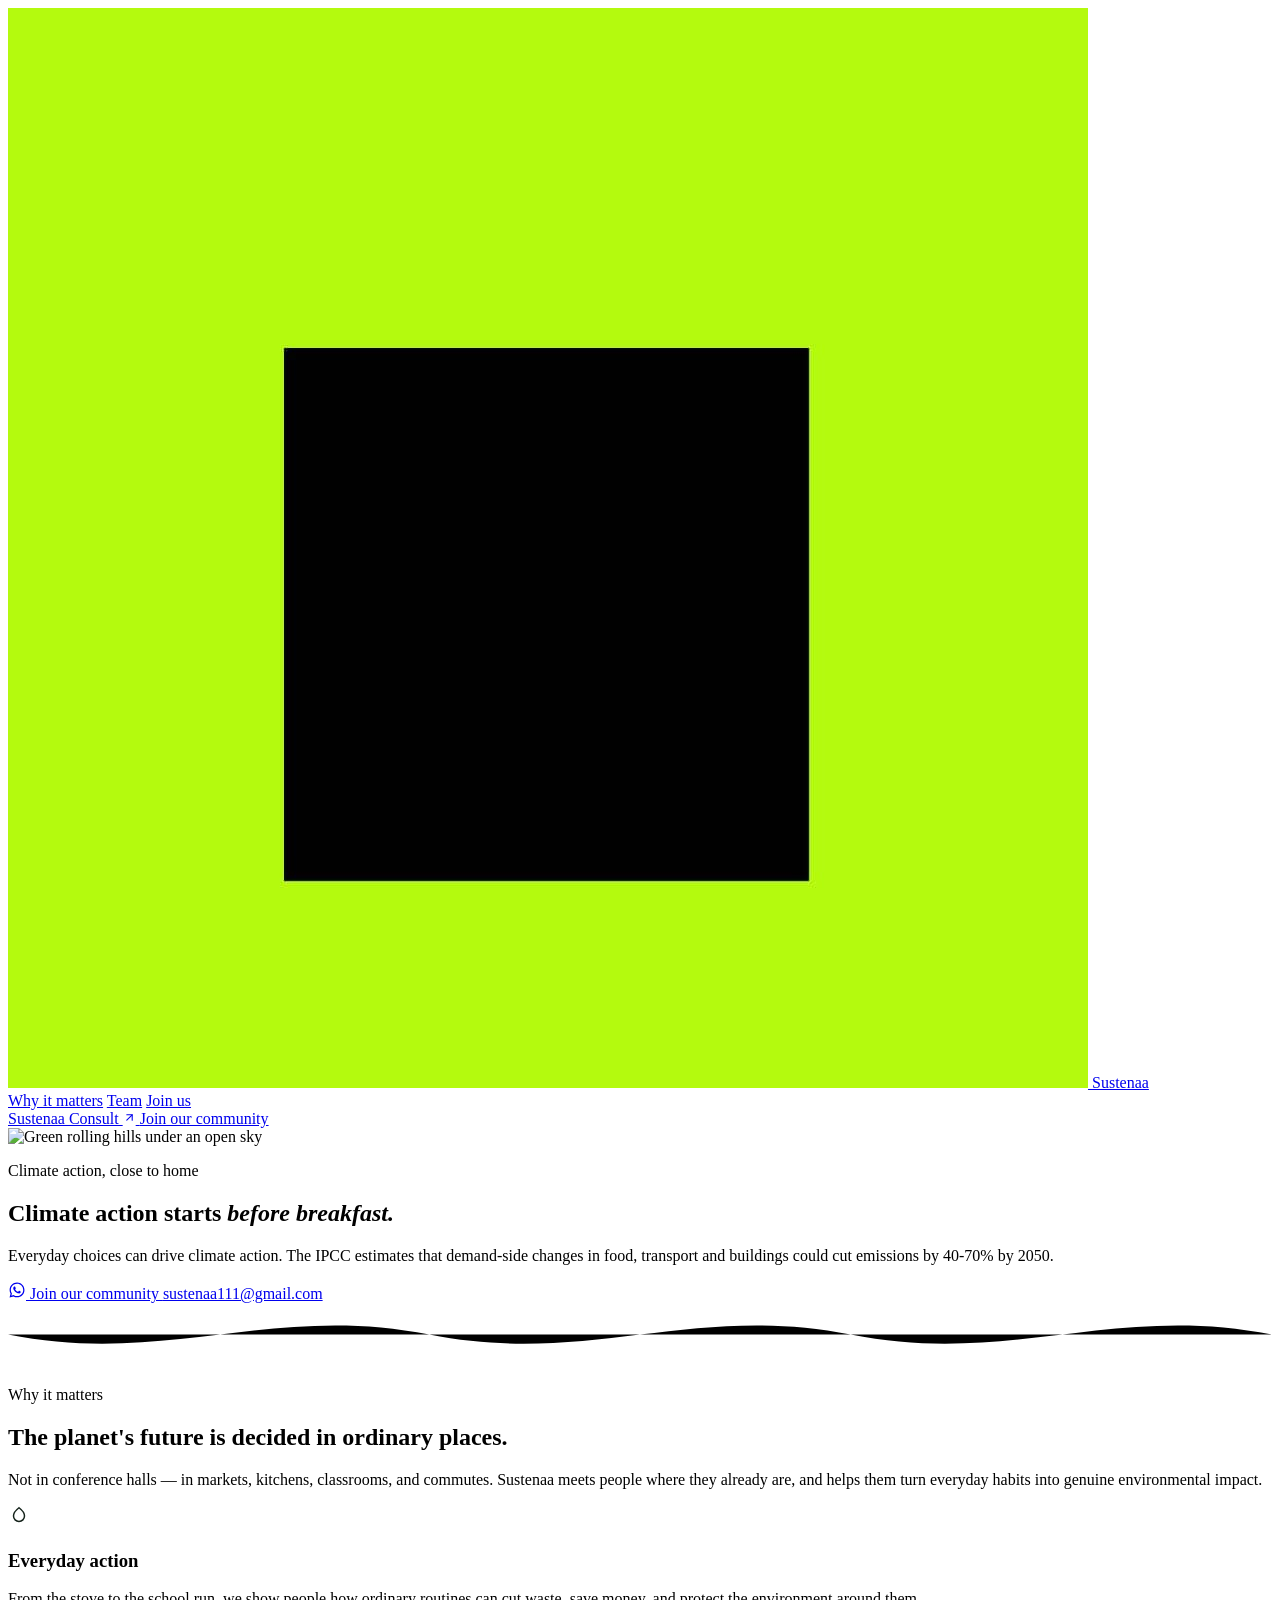
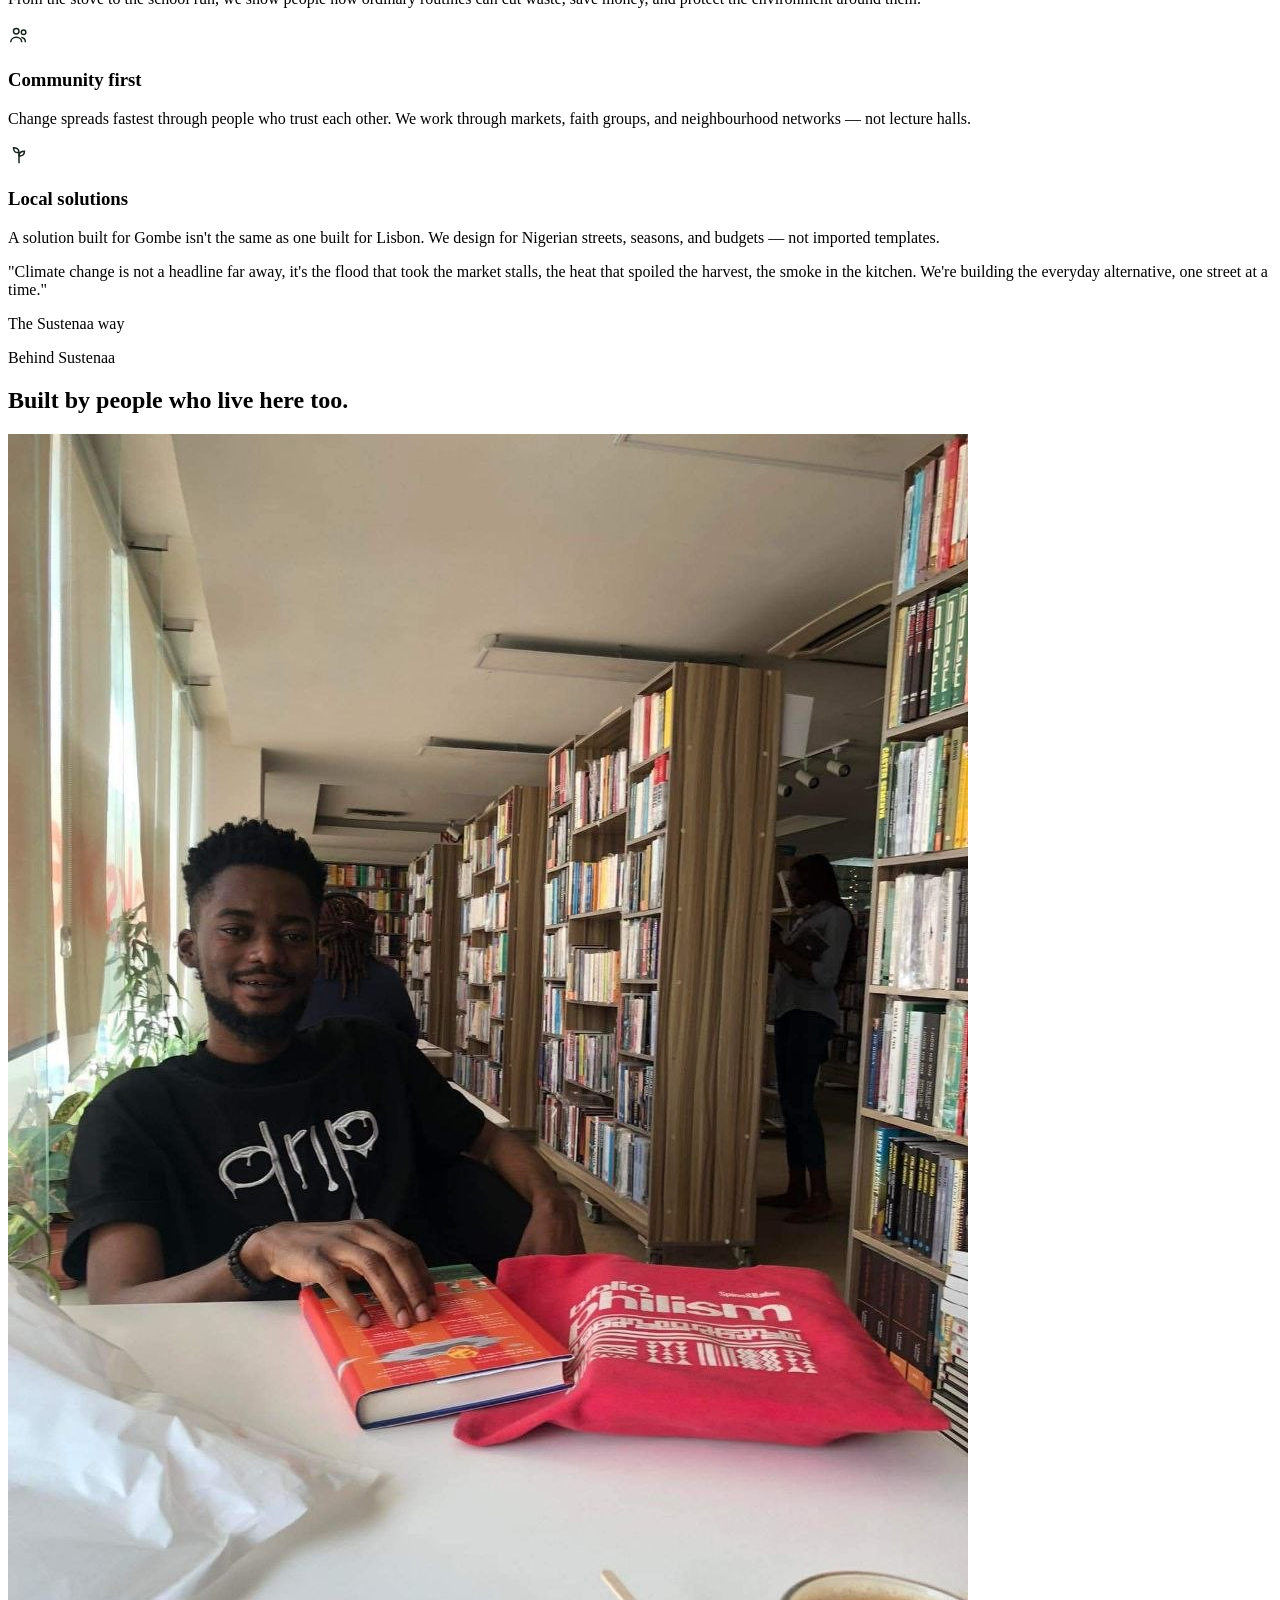
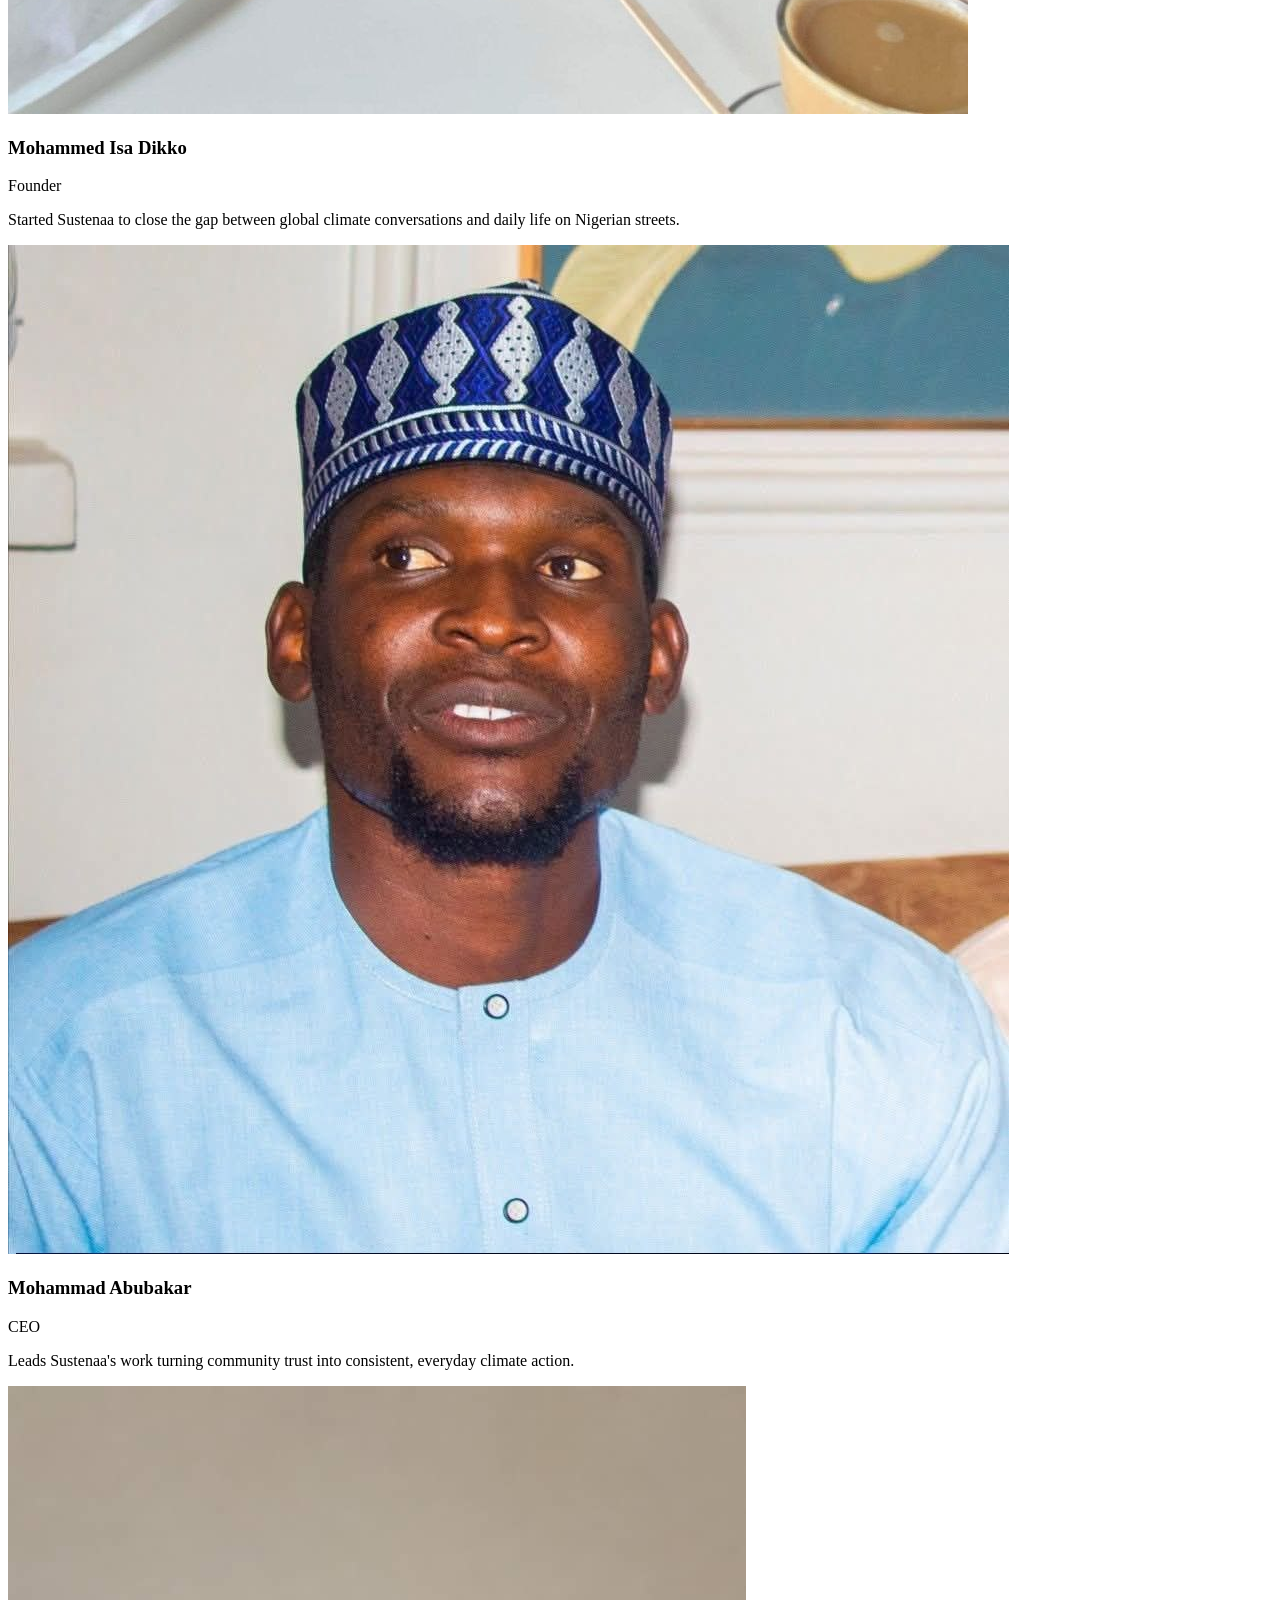
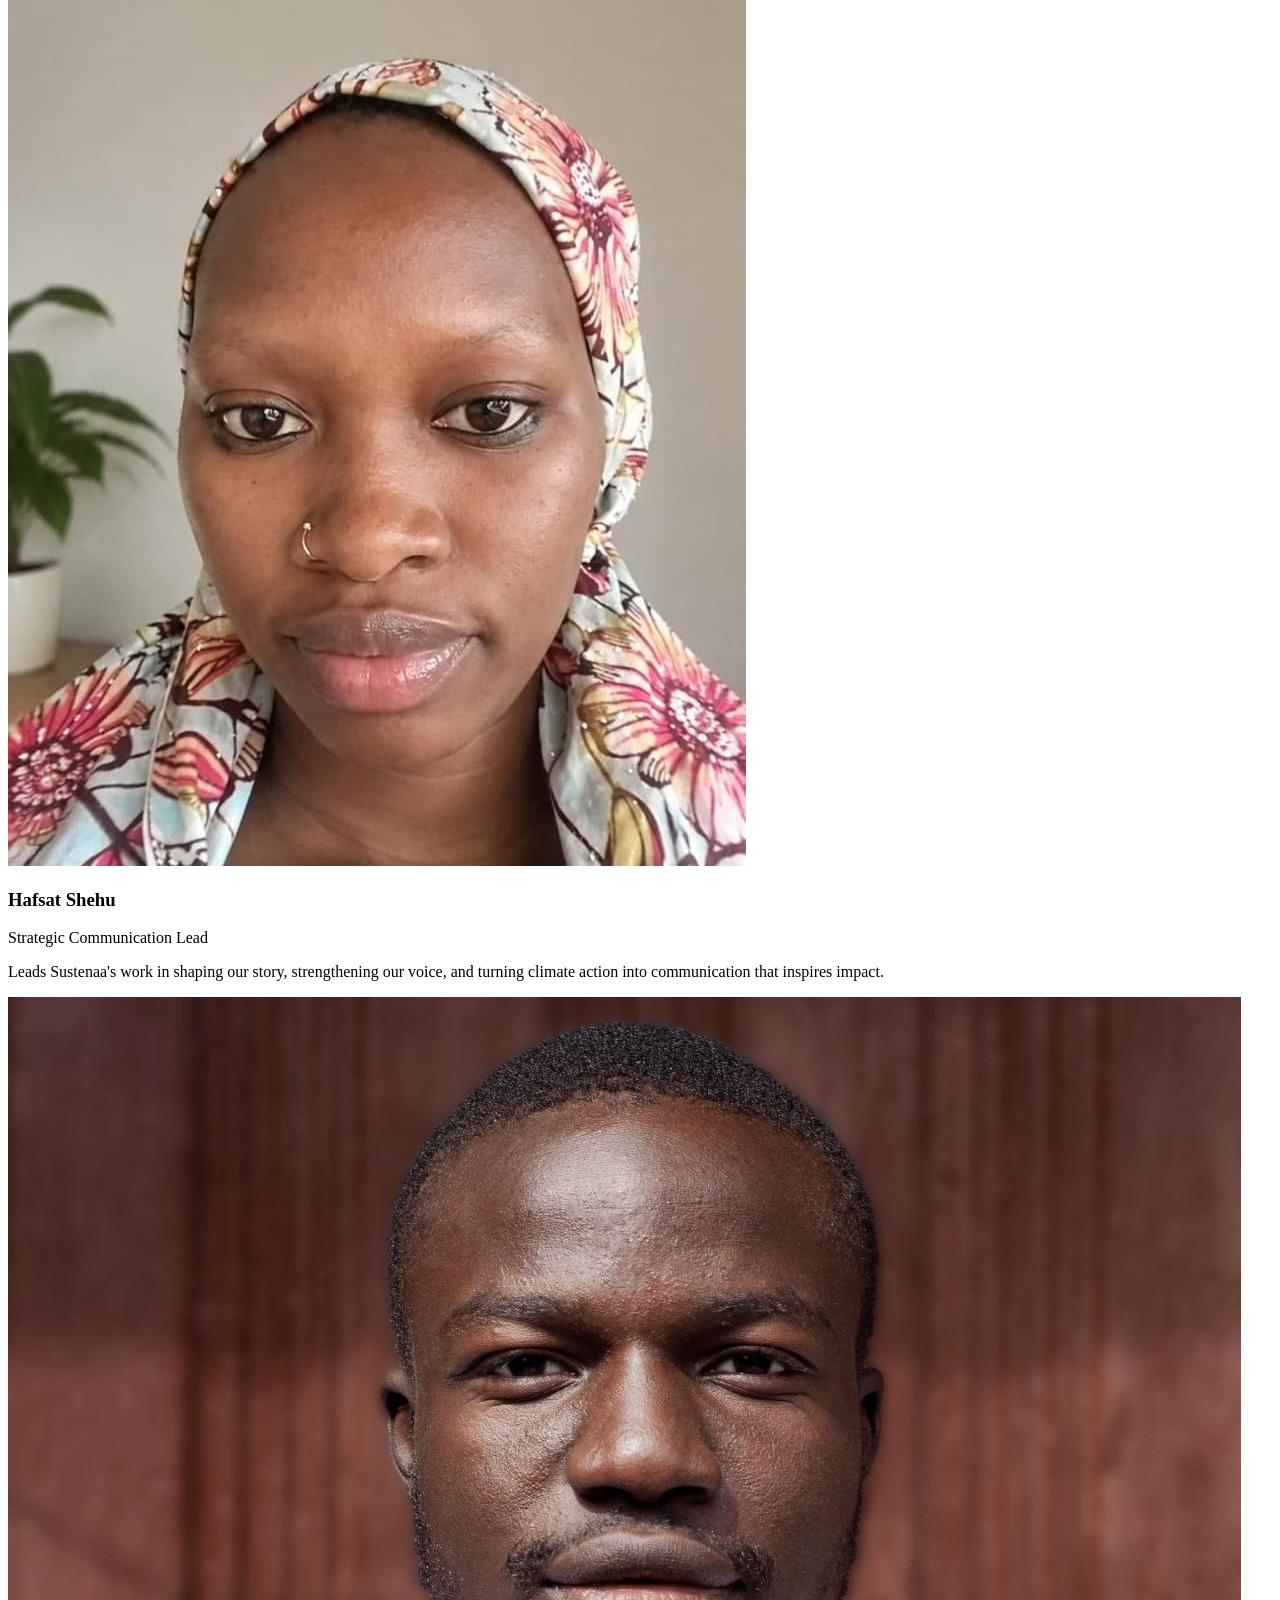
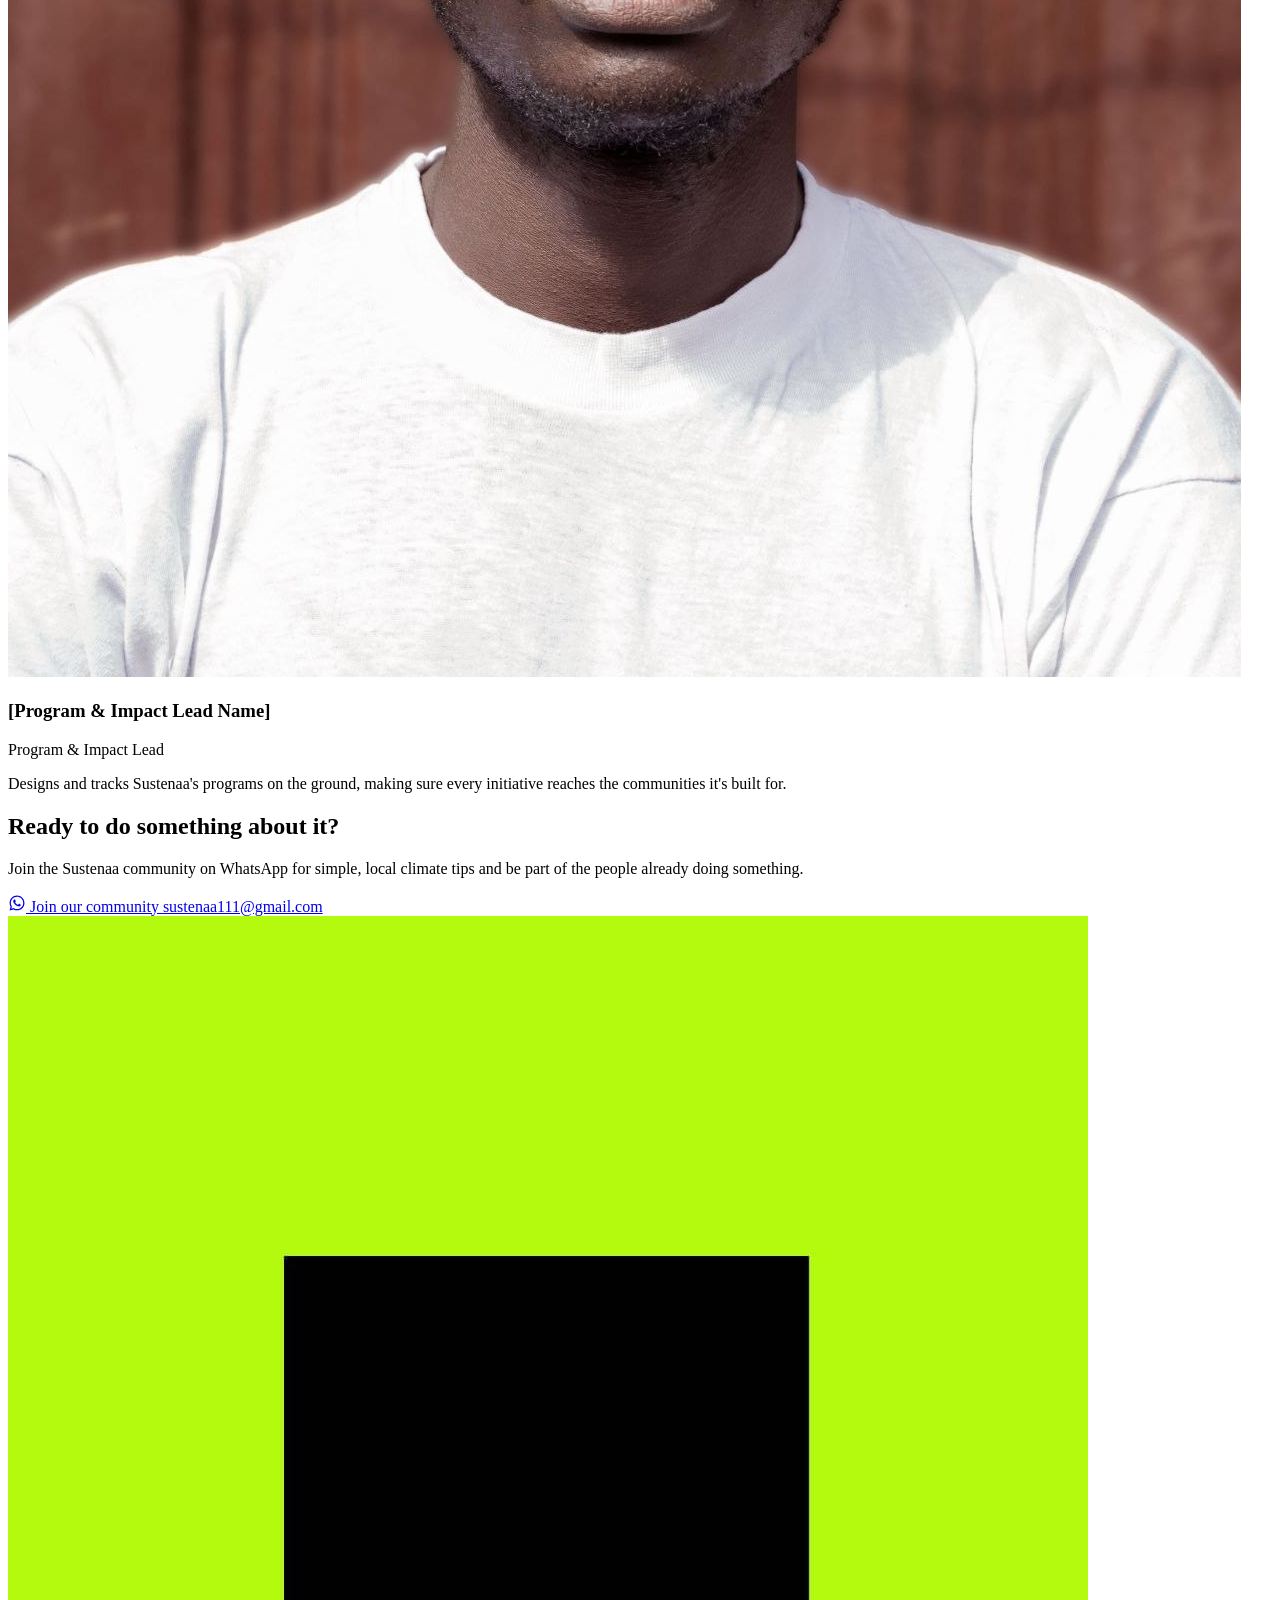
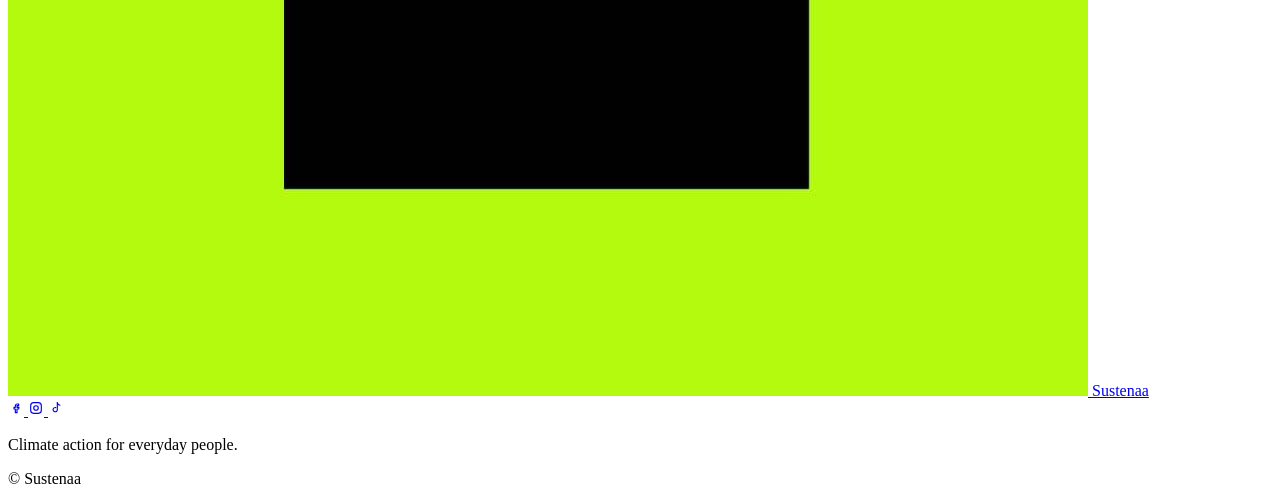
==== index.html @ 06f75a92 "Modify community link and update team member name Updated community link and placeholder name in the" ====
<!DOCTYPE html>
<html lang="en">
<head>
<meta charset="UTF-8" />
<meta name="viewport" content="width=device-width, initial-scale=1.0" />
<title>Sustenaa — Climate action for everyday people</title>
<meta name="description" content="Sustenaa turns everyday Nigerian life — how you cook, commute, and shop — into real climate action. Join the community." />

<!-- Fonts -->
<link rel="preconnect" href="https://fonts.googleapis.com">
<link rel="preconnect" href="https://fonts.gstatic.com" crossorigin>
<link href="https://fonts.googleapis.com/css2?family=Fraunces:ital,opsz,wght@0,9..144,400;0,9..144,500;0,9..144,600;1,9..144,500&family=Inter:wght@400;500;600;700;800&display=swap" rel="stylesheet">

<!-- Tailwind (CDN, zero-build — safe for static Vercel deploy) -->
<script src="https://cdn.tailwindcss.com"></script>
<script>
  tailwind.config = {
    theme: {
      extend: {
        colors: {
          forest: { 900: '#0F1F17', 800: '#16301F', 700: '#1F3D2C' },
          lime: { DEFAULT: '#B4FA0E', 500: '#B4FA0E', 600: '#9CDB08' },
          paper: '#F7F3E6',
          ink: '#15231B',
          soil: '#8B5E34',
        },
        fontFamily: {
          display: ['"Fraunces"', 'serif'],
          sans: ['"Inter"', 'sans-serif'],
        },
      }
    }
  }
</script>

<link rel="stylesheet" href="styles.css" />
</head>
<body class="bg-paper text-ink font-sans antialiased">

<!-- ============ NAV ============ -->
<header class="fixed top-0 inset-x-0 z-50 nav-shell">
  <div class="max-w-6xl mx-auto px-6 md:px-10 h-20 flex items-center justify-between">
    <a href="#top" class="flex items-center gap-3 group">
      <img src="logo.jpg" alt="Sustenaa logo" class="w-9 h-9 rounded-md object-cover ring-1 ring-black/10" />
      <span class="font-display font-medium text-lg tracking-tight text-white nav-wordmark">Sustenaa</span>
    </a>
    <nav class="hidden md:flex items-center gap-8 text-sm font-medium nav-links">
      <a href="#mission" class="hover:text-lime transition-colors">Why it matters</a>
      <a href="#team" class="hover:text-lime transition-colors">Team</a>
      <a href="#join" class="hover:text-lime transition-colors">Join us</a>
    </nav>
    <div class="flex items-center gap-3">
      <a href="consult.html"
         class="hidden sm:inline-flex items-center gap-1.5 text-lime text-sm font-semibold px-4 py-2 rounded-full border border-lime/50 hover:bg-lime hover:text-forest-900 transition-colors">
        Sustenaa Consult
        <svg width="13" height="13" viewBox="0 0 24 24" fill="none" stroke="currentColor" stroke-width="2" stroke-linecap="round" stroke-linejoin="round" aria-hidden="true"><path d="M7 17 17 7"/><path d="M7 7h10v10"/></svg>
      </a>
      <a href="https://chat.whatsapp.com/FzljocuZ0we1xKfRm27XJS?s=cl&p=a&ilr=0"
         target="_blank" rel="noopener"
         class="inline-flex items-center gap-2 bg-lime text-forest-900 text-sm font-semibold px-4 py-2.5 rounded-full hover:bg-white transition-colors">
        Join our community
      </a>
    </div>
  </div>
</header>

<!-- ============ HERO ============ -->
<section id="top" class="relative min-h-screen flex items-end hero-section overflow-hidden">
  <img src="https://images.unsplash.com/photo-1760042770809-2e7c359ddd8b?auto=format&fit=crop&w=2400&q=80"
       alt="Green rolling hills under an open sky"
       class="absolute inset-0 w-full h-full object-cover" />
  <div class="absolute inset-0 hero-gradient"></div>

  <div class="relative max-w-6xl mx-auto px-6 md:px-10 pb-20 pt-40 w-full">
    <p class="reveal eyebrow text-lime text-sm font-semibold tracking-widest uppercase mb-6">Climate action, close to home</p>
    <h1 class="reveal font-display text-white text-[2.5rem] leading-[1.08] sm:text-6xl md:text-7xl md:leading-[1.02] font-medium max-w-3xl">
      Climate action starts <em class="italic text-lime">before breakfast.</em>
    </h1>
    <p class="reveal mt-6 text-white/80 text-lg md:text-xl max-w-xl leading-relaxed">
      Everyday choices can drive climate action. The IPCC estimates that demand-side
      changes in food, transport and buildings could cut emissions by 40-70% by 2050.
    </p>
    <div class="reveal mt-9 flex flex-wrap items-center gap-4">
      <a href="https://chat.whatsapp.com/FzljocuZ0we1xKfRm27XJS?s=cl&p=a&ilr=0"
         target="_blank" rel="noopener"
         class="btn-primary inline-flex items-center gap-2 bg-lime text-forest-900 font-semibold px-6 py-3.5 rounded-full hover:bg-white transition-all">
        <svg width="18" height="18" viewBox="0 0 24 24" fill="currentColor" aria-hidden="true"><path d="M12.04 2C6.58 2 2.13 6.45 2.13 11.91c0 1.75.46 3.45 1.32 4.95L2.05 22l5.25-1.38a9.9 9.9 0 0 0 4.74 1.21h.01c5.46 0 9.9-4.45 9.9-9.91C21.96 6.45 17.5 2 12.04 2Zm0 18.1h-.01a8.2 8.2 0 0 1-4.19-1.15l-.3-.18-3.11.82.83-3.04-.2-.31a8.18 8.18 0 0 1-1.26-4.33c0-4.53 3.7-8.22 8.24-8.22 2.2 0 4.27.86 5.83 2.42a8.16 8.16 0 0 1 2.41 5.81c0 4.53-3.7 8.18-8.24 8.18Zm4.51-6.13c-.25-.12-1.47-.72-1.69-.81-.23-.08-.4-.12-.56.13-.17.25-.64.81-.79.97-.14.17-.29.19-.54.06-.25-.12-1.05-.38-1.99-1.22-.74-.65-1.23-1.46-1.38-1.71-.14-.25-.02-.38.11-.5.11-.11.25-.29.37-.43.12-.15.16-.25.25-.42.08-.17.04-.31-.02-.43-.06-.12-.56-1.34-.76-1.83-.2-.48-.4-.42-.56-.42-.14 0-.31-.02-.48-.02-.17 0-.43.06-.66.31-.23.25-.86.84-.86 2.04s.88 2.37 1 2.53c.12.17 1.73 2.64 4.2 3.7.59.25 1.05.4 1.4.52.59.19 1.13.16 1.55.1.47-.07 1.47-.6 1.68-1.18.21-.58.21-1.08.14-1.18-.06-.11-.23-.17-.48-.29Z"/></svg>
        Join our community
      </a>
      <a href="mailto:sustenaa111@gmail.com" class="inline-flex items-center gap-2 text-white font-medium px-6 py-3.5 rounded-full border border-white/30 hover:border-lime hover:text-lime transition-colors">
        sustenaa111@gmail.com
      </a>
    </div>
  </div>
</section>

<!-- Organic growth divider -->
<div class="vine-wrap bg-paper">
  <svg class="vine-svg" viewBox="0 0 1200 60" preserveAspectRatio="none" aria-hidden="true">
    <path id="vinePath" d="M0,30 C150,60 250,0 400,30 C550,60 650,0 800,30 C950,60 1050,0 1200,30" />
  </svg>
</div>

<!-- ============ MISSION ============ -->
<section id="mission" class="bg-paper py-24 md:py-32">
  <div class="max-w-6xl mx-auto px-6 md:px-10">
    <div class="max-w-2xl reveal">
      <p class="eyebrow text-soil text-sm font-semibold tracking-widest uppercase mb-4">Why it matters</p>
      <h2 class="font-display text-3xl md:text-5xl font-medium leading-tight text-ink">
        The planet's future is decided in ordinary places.
      </h2>
      <p class="mt-5 text-ink/70 text-lg leading-relaxed">
        Not in conference halls — in markets, kitchens, classrooms, and commutes. Sustenaa
        meets people where they already are, and helps them turn everyday habits into
        genuine environmental impact.
      </p>
    </div>

    <div class="mt-16 grid md:grid-cols-3 gap-8">
      <div class="reveal mission-card p-8 rounded-2xl bg-white border border-ink/5">
        <div class="w-11 h-11 rounded-full bg-lime/20 flex items-center justify-center mb-6">
          <svg width="22" height="22" viewBox="0 0 24 24" fill="none" stroke="#15231B" stroke-width="1.6"><path d="M12 3c4 3 6 6 6 9a6 6 0 1 1-12 0c0-3 2-6 6-9Z"/></svg>
        </div>
        <h3 class="font-display text-xl font-medium mb-3">Everyday action</h3>
        <p class="text-ink/65 leading-relaxed">From the stove to the school run, we show people how ordinary
          routines can cut waste, save money, and protect the environment around them.</p>
      </div>
      <div class="reveal mission-card p-8 rounded-2xl bg-white border border-ink/5">
        <div class="w-11 h-11 rounded-full bg-lime/20 flex items-center justify-center mb-6">
          <svg width="22" height="22" viewBox="0 0 24 24" fill="none" stroke="#15231B" stroke-width="1.6"><circle cx="9" cy="8" r="3"/><circle cx="17" cy="9" r="2.5"/><path d="M3 20c0-3 2.5-5.5 6-5.5S15 17 15 20"/><path d="M14.5 14.8c2.6.2 4.5 2.3 4.5 5.2"/></svg>
        </div>
        <h3 class="font-display text-xl font-medium mb-3">Community first</h3>
        <p class="text-ink/65 leading-relaxed">Change spreads fastest through people who trust each other. We
          work through markets, faith groups, and neighbourhood networks — not lecture halls.</p>
      </div>
      <div class="reveal mission-card p-8 rounded-2xl bg-white border border-ink/5">
        <div class="w-11 h-11 rounded-full bg-lime/20 flex items-center justify-center mb-6">
          <svg width="22" height="22" viewBox="0 0 24 24" fill="none" stroke="#15231B" stroke-width="1.6"><path d="M12 21V9"/><path d="M12 9C12 5 9 4 6 4c0 4 2 6 6 5Z"/><path d="M12 13c0-3.5 3-5 6-5 0 3.5-2.5 5.5-6 5Z"/></svg>
        </div>
        <h3 class="font-display text-xl font-medium mb-3">Local solutions</h3>
        <p class="text-ink/65 leading-relaxed">A solution built for Gombe isn't the same as one built for Lisbon.
          We design for Nigerian streets, seasons, and budgets — not imported templates.</p>
      </div>
    </div>
  </div>
</section>

<!-- ============ STORY BAND ============ -->
<section class="bg-forest-900 py-24 md:py-32 relative overflow-hidden">
  <div class="max-w-4xl mx-auto px-6 md:px-10 text-center reveal relative">
    <p class="font-display italic text-white text-2xl md:text-4xl leading-snug">
      "Climate change is not a headline far away, it's the flood that took the market stalls,
      the heat that spoiled the harvest, the smoke in the kitchen. We're building the
      everyday alternative, one street at a time."
    </p>
    <div class="mt-8 flex items-center justify-center gap-3">
      <span class="w-10 h-px bg-lime"></span>
      <span class="text-lime text-sm font-semibold tracking-widest uppercase">The Sustenaa way</span>
      <span class="w-10 h-px bg-lime"></span>
    </div>
  </div>
</section>

<!-- ============ TEAM ============ -->
<section id="team" class="bg-paper py-24 md:py-32">
  <div class="max-w-6xl mx-auto px-6 md:px-10">
    <div class="max-w-2xl reveal">
      <p class="eyebrow text-soil text-sm font-semibold tracking-widest uppercase mb-4">Behind Sustenaa</p>
      <h2 class="font-display text-3xl md:text-5xl font-medium leading-tight text-ink">
        Built by people who live here too.
      </h2>
    </div>

    <div class="mt-16 grid sm:grid-cols-2 lg:grid-cols-4 gap-8">
      <div class="reveal team-card rounded-2xl overflow-hidden bg-white border border-ink/5">
        <img src="founder.jpg" alt="Portrait of the Sustenaa founder" class="w-full h-72 object-cover object-top" />
        <div class="p-7">
          <h3 class="font-display text-xl font-medium">Mohammed Isa Dikko</h3>
          <p class="text-soil text-sm font-semibold tracking-wide uppercase mt-1">Founder</p>
          <p class="text-ink/65 mt-3 leading-relaxed text-sm">Started Sustenaa to close the gap between global
            climate conversations and daily life on Nigerian streets.</p>
        </div>
      </div>
      <div class="reveal team-card rounded-2xl overflow-hidden bg-white border border-ink/5">
        <img src="ceo.jpg" alt="Portrait of the Sustenaa CEO" class="w-full h-72 object-cover object-top" />
        <div class="p-7">
          <h3 class="font-display text-xl font-medium">Mohammad Abubakar</h3>
          <p class="text-soil text-sm font-semibold tracking-wide uppercase mt-1">CEO</p>
          <p class="text-ink/65 mt-3 leading-relaxed text-sm">Leads Sustenaa's work turning community trust
            into consistent, everyday climate action.</p>
        </div>
      </div>
      <div class="reveal team-card rounded-2xl overflow-hidden bg-white border border-ink/5">
        <div class="w-full h-72 bg-ink/5 flex items-center justify-center">
          <img src="comm.jpg" alt="Portrait of the Sustenaa Strategic Communication Lead" class="max-w-full max-h-full object-contain" />
        </div>
        <div class="p-7">
          <h3 class="font-display text-xl font-medium">Hafsat Shehu</h3>
          <p class="text-soil text-sm font-semibold tracking-wide uppercase mt-1">Strategic Communication Lead</p>
          <p class="text-ink/65 mt-3 leading-relaxed text-sm">Leads Sustenaa's work in shaping our story,
            strengthening our voice, and turning climate action into communication that inspires impact.</p>
        </div>
      </div>
      <div class="reveal team-card rounded-2xl overflow-hidden bg-white border border-ink/5">
        <div class="w-full h-72 bg-ink/5 flex items-center justify-center">
          <img src="program.jpg" alt="Portrait of the Sustenaa Program &amp; Impact Lead" class="max-w-full max-h-full object-contain" />
        </div>
        <div class="p-7">
          <h3 class="font-display text-xl font-medium">[Program &amp; Impact Lead Name]</h3>
          <p class="text-soil text-sm font-semibold tracking-wide uppercase mt-1">Program &amp; Impact Lead</p>
          <p class="text-ink/65 mt-3 leading-relaxed text-sm">Designs and tracks Sustenaa's programs on the
            ground, making sure every initiative reaches the communities it's built for.</p>
        </div>
      </div>
    </div>
  </div>
</section>

<!-- ============ CTA ============ -->
<section id="join" class="bg-lime py-20 md:py-28">
  <div class="max-w-4xl mx-auto px-6 md:px-10 text-center reveal">
    <h2 class="font-display text-forest-900 text-3xl md:text-5xl font-medium leading-tight">
      Ready to do something about it?
    </h2>
    <p class="mt-5 text-forest-900/80 text-lg max-w-xl mx-auto leading-relaxed">
      Join the Sustenaa community on WhatsApp for simple, local climate tips
      and be part of the people already doing something.
    </p>
    <div class="mt-9 flex flex-wrap items-center justify-center gap-4">
      <a href="https://chat.whatsapp.com/FzljocuZ0we1xKfRm27XJS?s=cl&p=a&ilr=0"
         target="_blank" rel="noopener"
         class="btn-primary inline-flex items-center gap-2 bg-forest-900 text-white font-semibold px-7 py-4 rounded-full hover:bg-forest-700 transition-colors">
        <svg width="18" height="18" viewBox="0 0 24 24" fill="currentColor" aria-hidden="true"><path d="M12.04 2C6.58 2 2.13 6.45 2.13 11.91c0 1.75.46 3.45 1.32 4.95L2.05 22l5.25-1.38a9.9 9.9 0 0 0 4.74 1.21h.01c5.46 0 9.9-4.45 9.9-9.91C21.96 6.45 17.5 2 12.04 2Zm0 18.1h-.01a8.2 8.2 0 0 1-4.19-1.15l-.3-.18-3.11.82.83-3.04-.2-.31a8.18 8.18 0 0 1-1.26-4.33c0-4.53 3.7-8.22 8.24-8.22 2.2 0 4.27.86 5.83 2.42a8.16 8.16 0 0 1 2.41 5.81c0 4.53-3.7 8.18-8.24 8.18Zm4.51-6.13c-.25-.12-1.47-.72-1.69-.81-.23-.08-.4-.12-.56.13-.17.25-.64.81-.79.97-.14.17-.29.19-.54.06-.25-.12-1.05-.38-1.99-1.22-.74-.65-1.23-1.46-1.38-1.71-.14-.25-.02-.38.11-.5.11-.11.25-.29.37-.43.12-.15.16-.25.25-.42.08-.17.04-.31-.02-.43-.06-.12-.56-1.34-.76-1.83-.2-.48-.4-.42-.56-.42-.14 0-.31-.02-.48-.02-.17 0-.43.06-.66.31-.23.25-.86.84-.86 2.04s.88 2.37 1 2.53c.12.17 1.73 2.64 4.2 3.7.59.25 1.05.4 1.4.52.59.19 1.13.16 1.55.1.47-.07 1.47-.6 1.68-1.18.21-.58.21-1.08.14-1.18-.06-.11-.23-.17-.48-.29Z"/></svg>
        Join our community
      </a>
      <a href="mailto:sustenaa111@gmail.com" class="inline-flex items-center gap-2 text-forest-900 font-semibold px-7 py-4 rounded-full border border-forest-900/25 hover:border-forest-900 transition-colors">
        sustenaa111@gmail.com
      </a>
    </div>
  </div>
</section>

<!-- ============ FOOTER ============ -->
<footer class="bg-forest-900 py-14">
  <div class="max-w-6xl mx-auto px-6 md:px-10">
    <div class="flex flex-col sm:flex-row items-center justify-between gap-6">
      <a href="#top" class="flex items-center gap-3">
        <img src="logo.jpg" alt="Sustenaa logo" class="w-8 h-8 rounded-md object-cover ring-1 ring-white/10" />
        <span class="font-display text-white text-lg">Sustenaa</span>
      </a>

      <div class="flex items-center gap-3">
        <a href="https://www.facebook.com/share/19QwfWqJup/" target="_blank" rel="noopener" aria-label="Sustenaa on Facebook"
           class="w-10 h-10 rounded-full border border-white/15 flex items-center justify-center text-white/70 hover:text-forest-900 hover:bg-lime hover:border-lime transition-colors">
          <svg width="16" height="16" viewBox="0 0 24 24" fill="none" stroke="currentColor" stroke-width="1.7" stroke-linecap="round" stroke-linejoin="round" aria-hidden="true">
            <path d="M14 8.5h2V6h-2a3 3 0 0 0-3 3v2H9v2.5h2V19h2.5v-5.5H16l.4-2.5h-2.9V9c0-.3.2-.5.5-.5Z"/>
          </svg>
        </a>
        <a href="https://www.instagram.com/sustenaa?igsi=ZjgzeXhqOTJpaGxt" rel="noopener" aria-label="Sustenaa on Instagram"
           class="w-10 h-10 rounded-full border border-white/15 flex items-center justify-center text-white/70 hover:text-forest-900 hover:bg-lime hover:border-lime transition-colors">
          <svg width="16" height="16" viewBox="0 0 24 24" fill="none" stroke="currentColor" stroke-width="1.7" stroke-linecap="round" stroke-linejoin="round" aria-hidden="true">
            <rect x="4" y="4" width="16" height="16" rx="4.5"/>
            <circle cx="12" cy="12" r="3.4"/>
            <circle cx="16.6" cy="7.4" r="0.65" fill="currentColor" stroke="none"/>
          </svg>
        </a>
        <a href="https://www.tiktok.com/@sustenaa8?_r=1&_t=ZS-99Ah0VIEafv" target="_blank" rel="noopener" aria-label="Sustenaa on TikTok"
           class="w-10 h-10 rounded-full border border-white/15 flex items-center justify-center text-white/70 hover:text-forest-900 hover:bg-lime hover:border-lime transition-colors">
          <svg width="16" height="16" viewBox="0 0 24 24" fill="none" stroke="currentColor" stroke-width="1.7" stroke-linecap="round" stroke-linejoin="round" aria-hidden="true">
            <path d="M14 4v10.5a3.2 3.2 0 1 1-2.4-3.1"/>
            <path d="M14 4c.3 2 2 3.6 4 3.9"/>
          </svg>
        </a>
      </div>
    </div>

    <div class="mt-8 pt-8 border-t border-white/10 flex flex-col sm:flex-row items-center justify-between gap-3">
      <p class="text-white/50 text-sm">Climate action for everyday people.</p>
      <p class="text-white/40 text-sm">© <span id="year"></span> Sustenaa</p>
    </div>
  </div>
</footer>

<script src="script.js"></script>
</body>
</html>
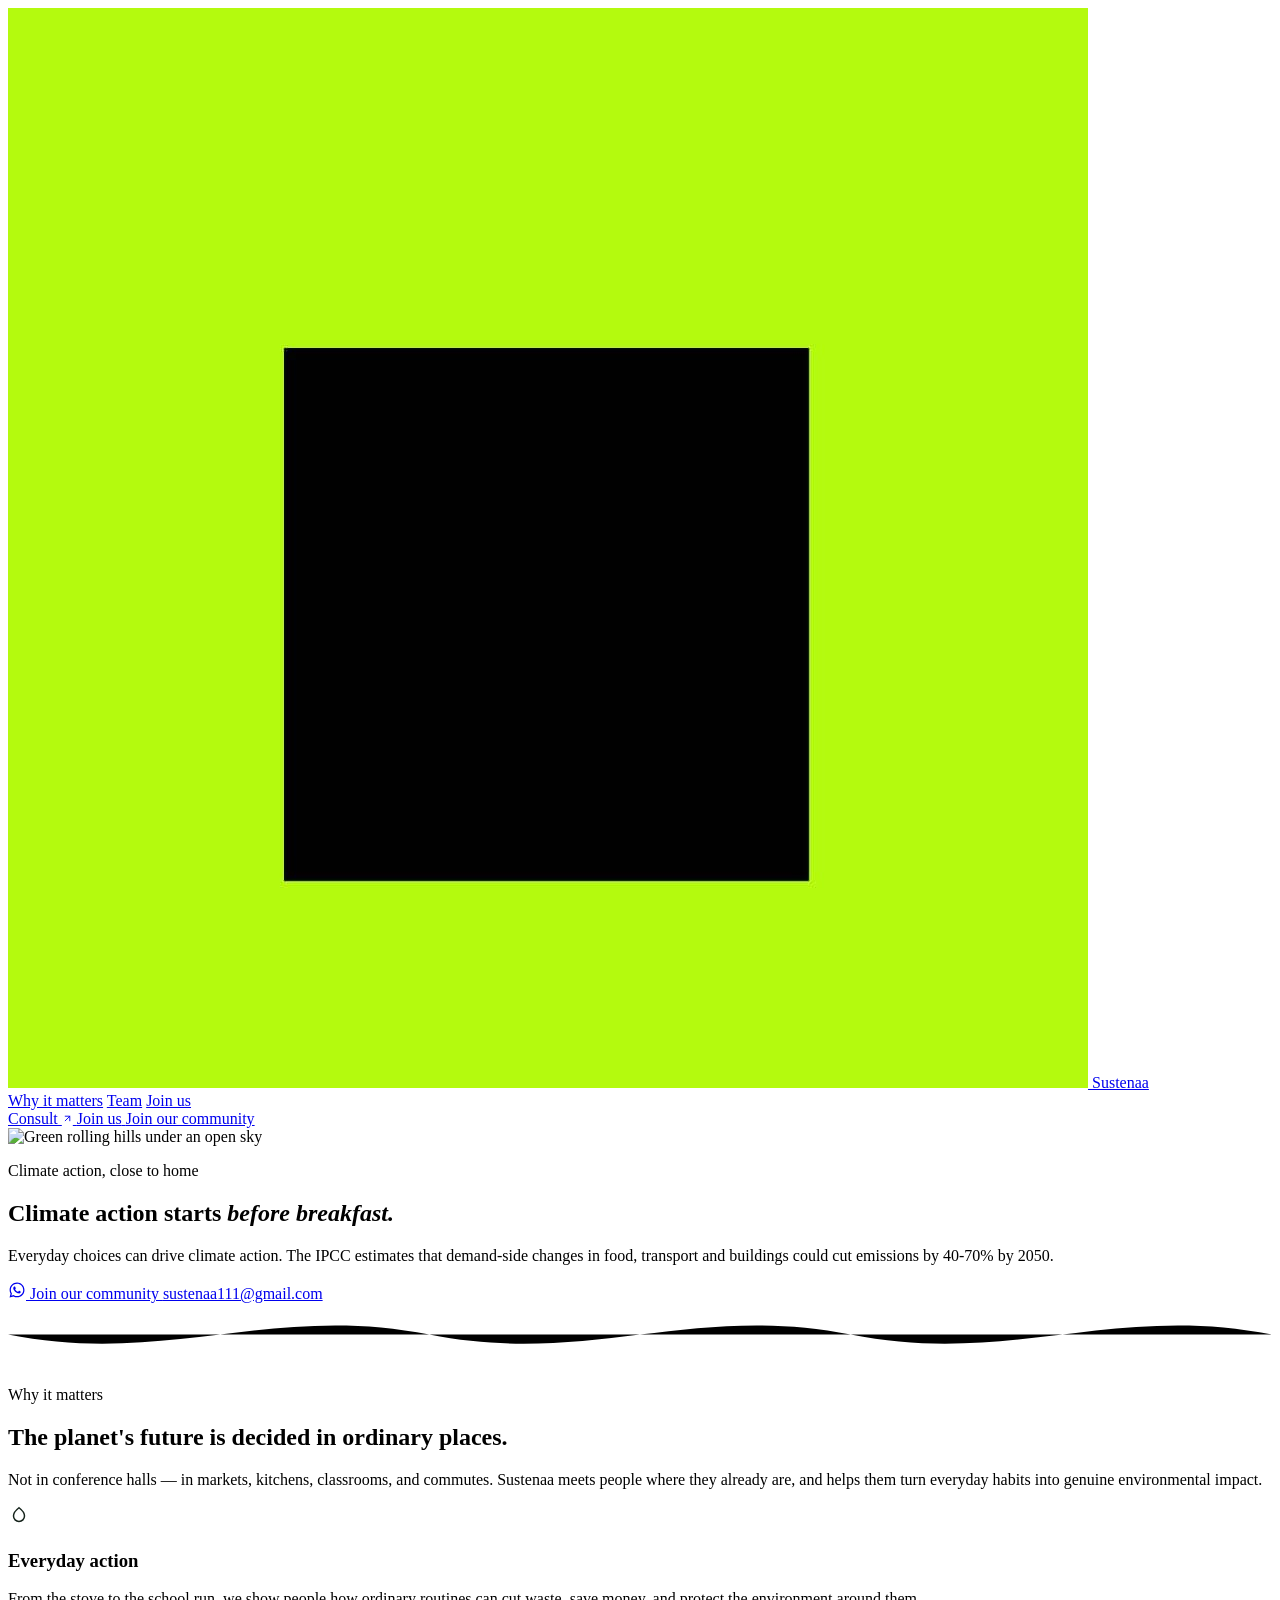
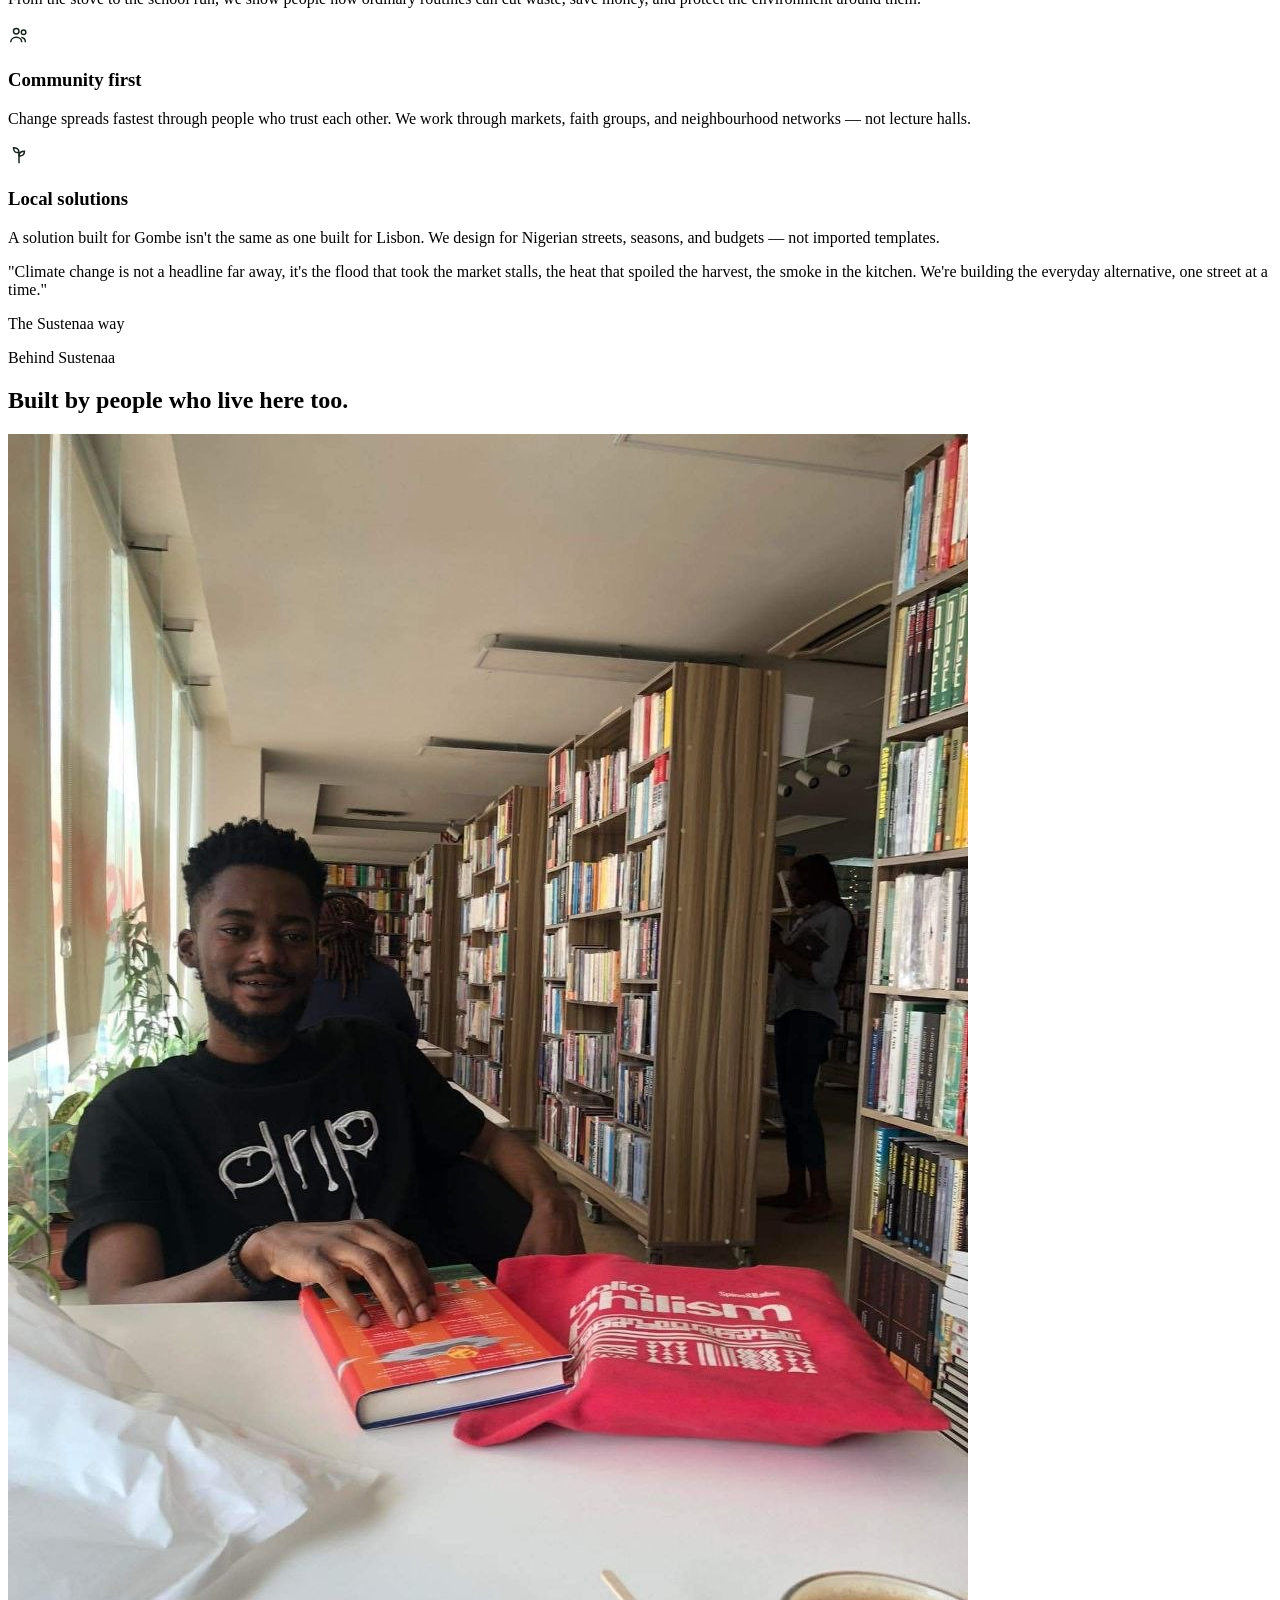
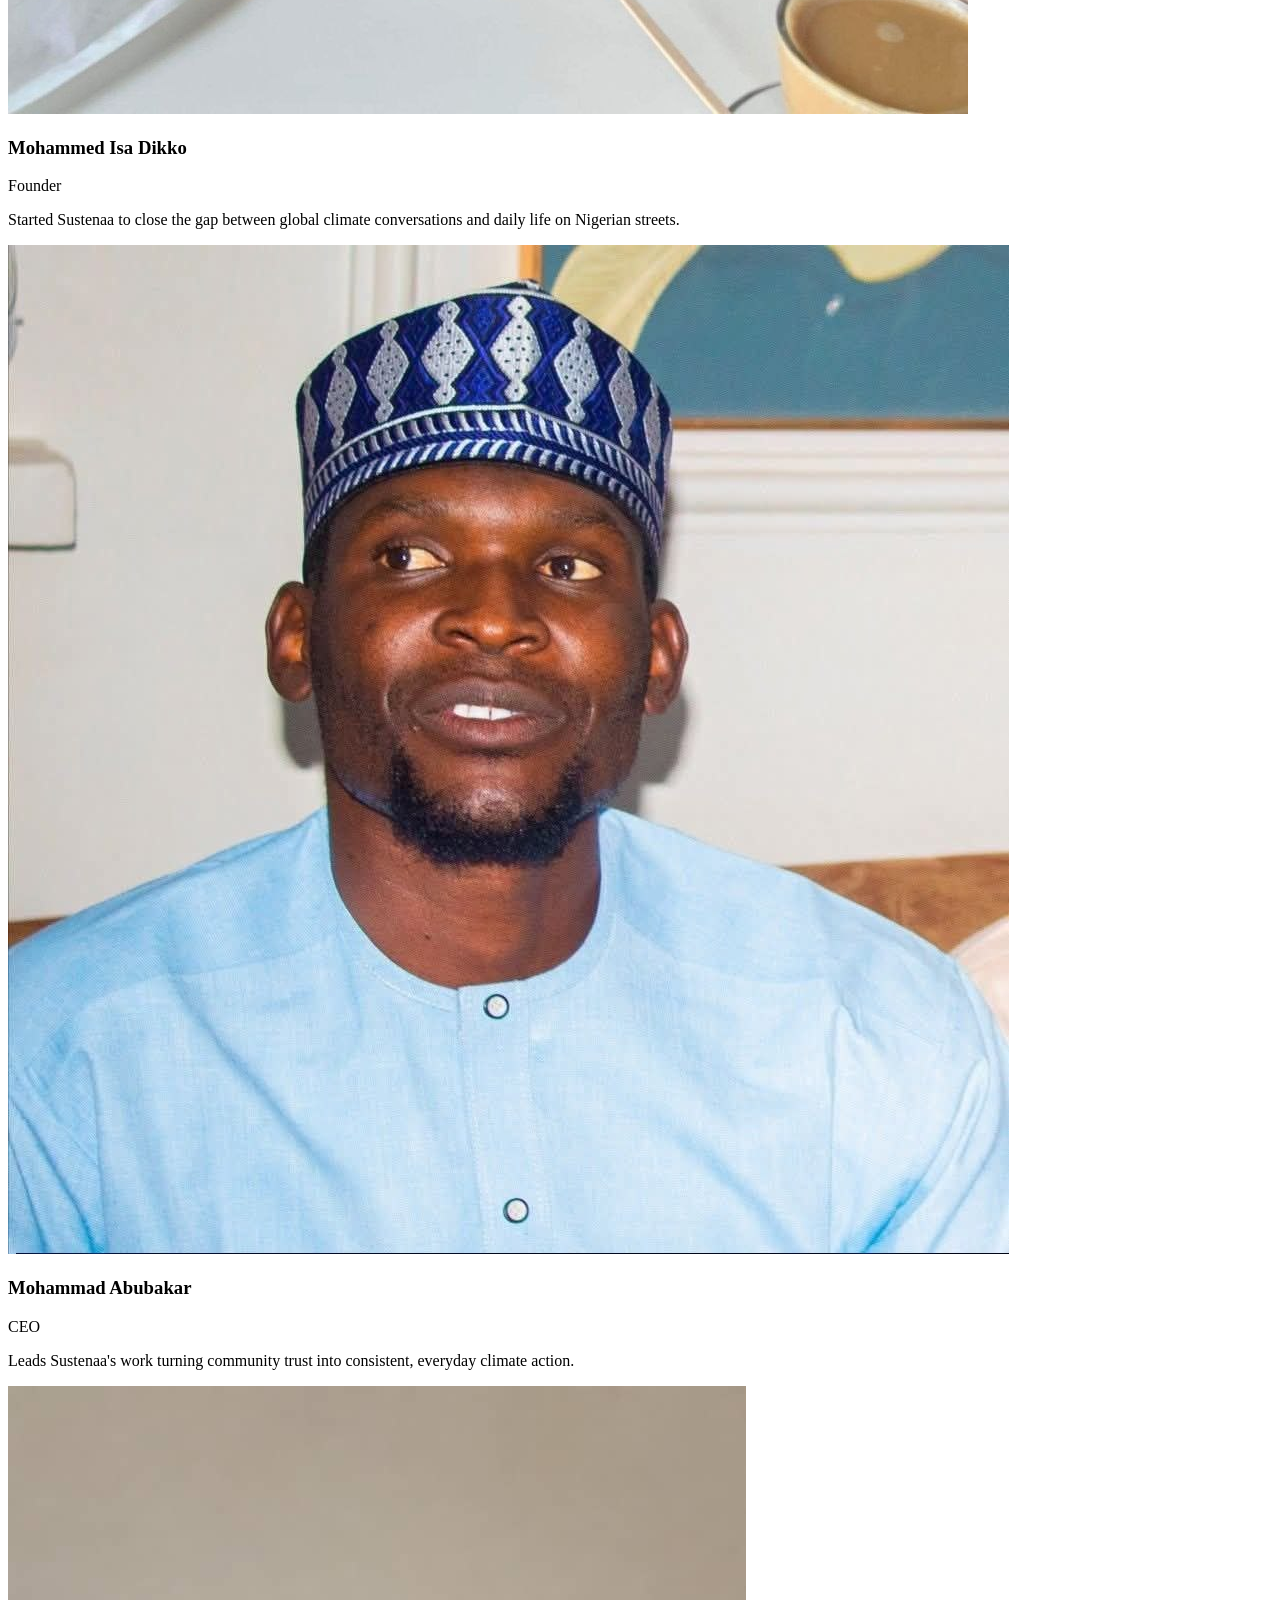
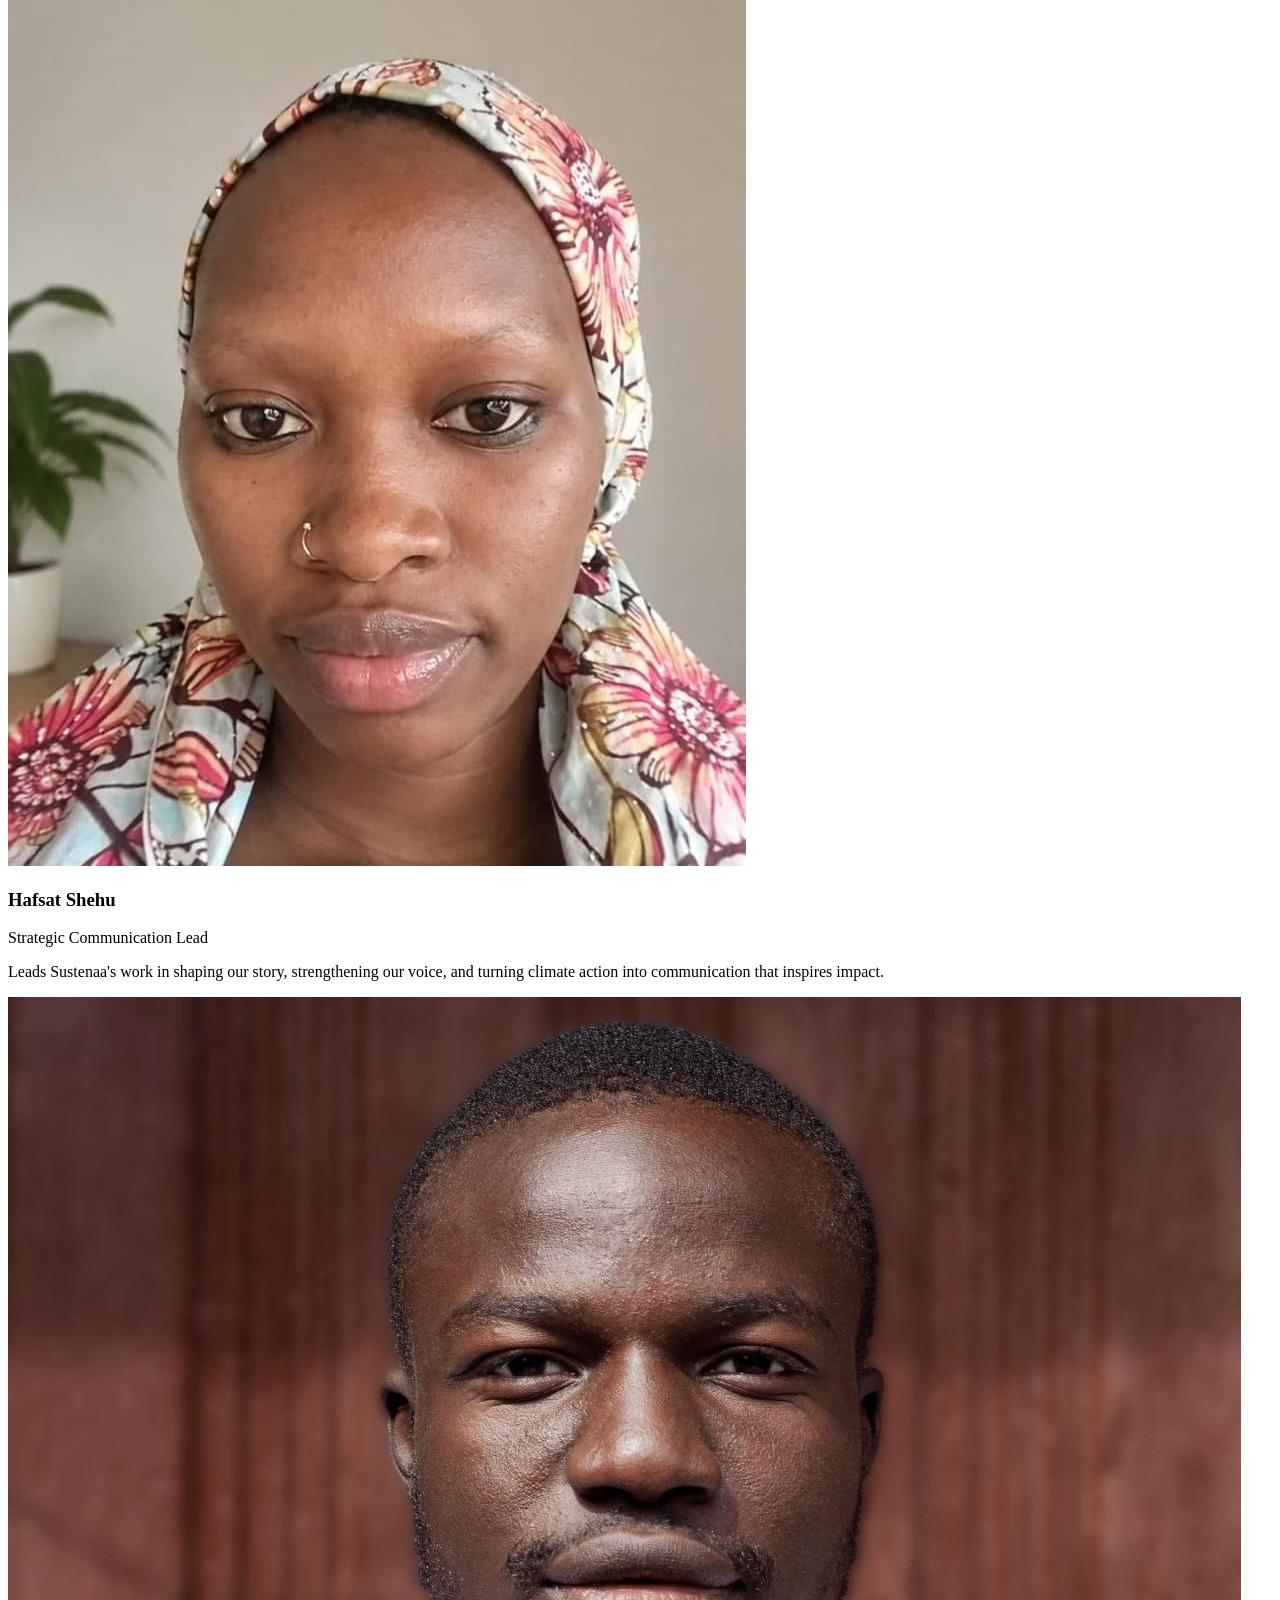
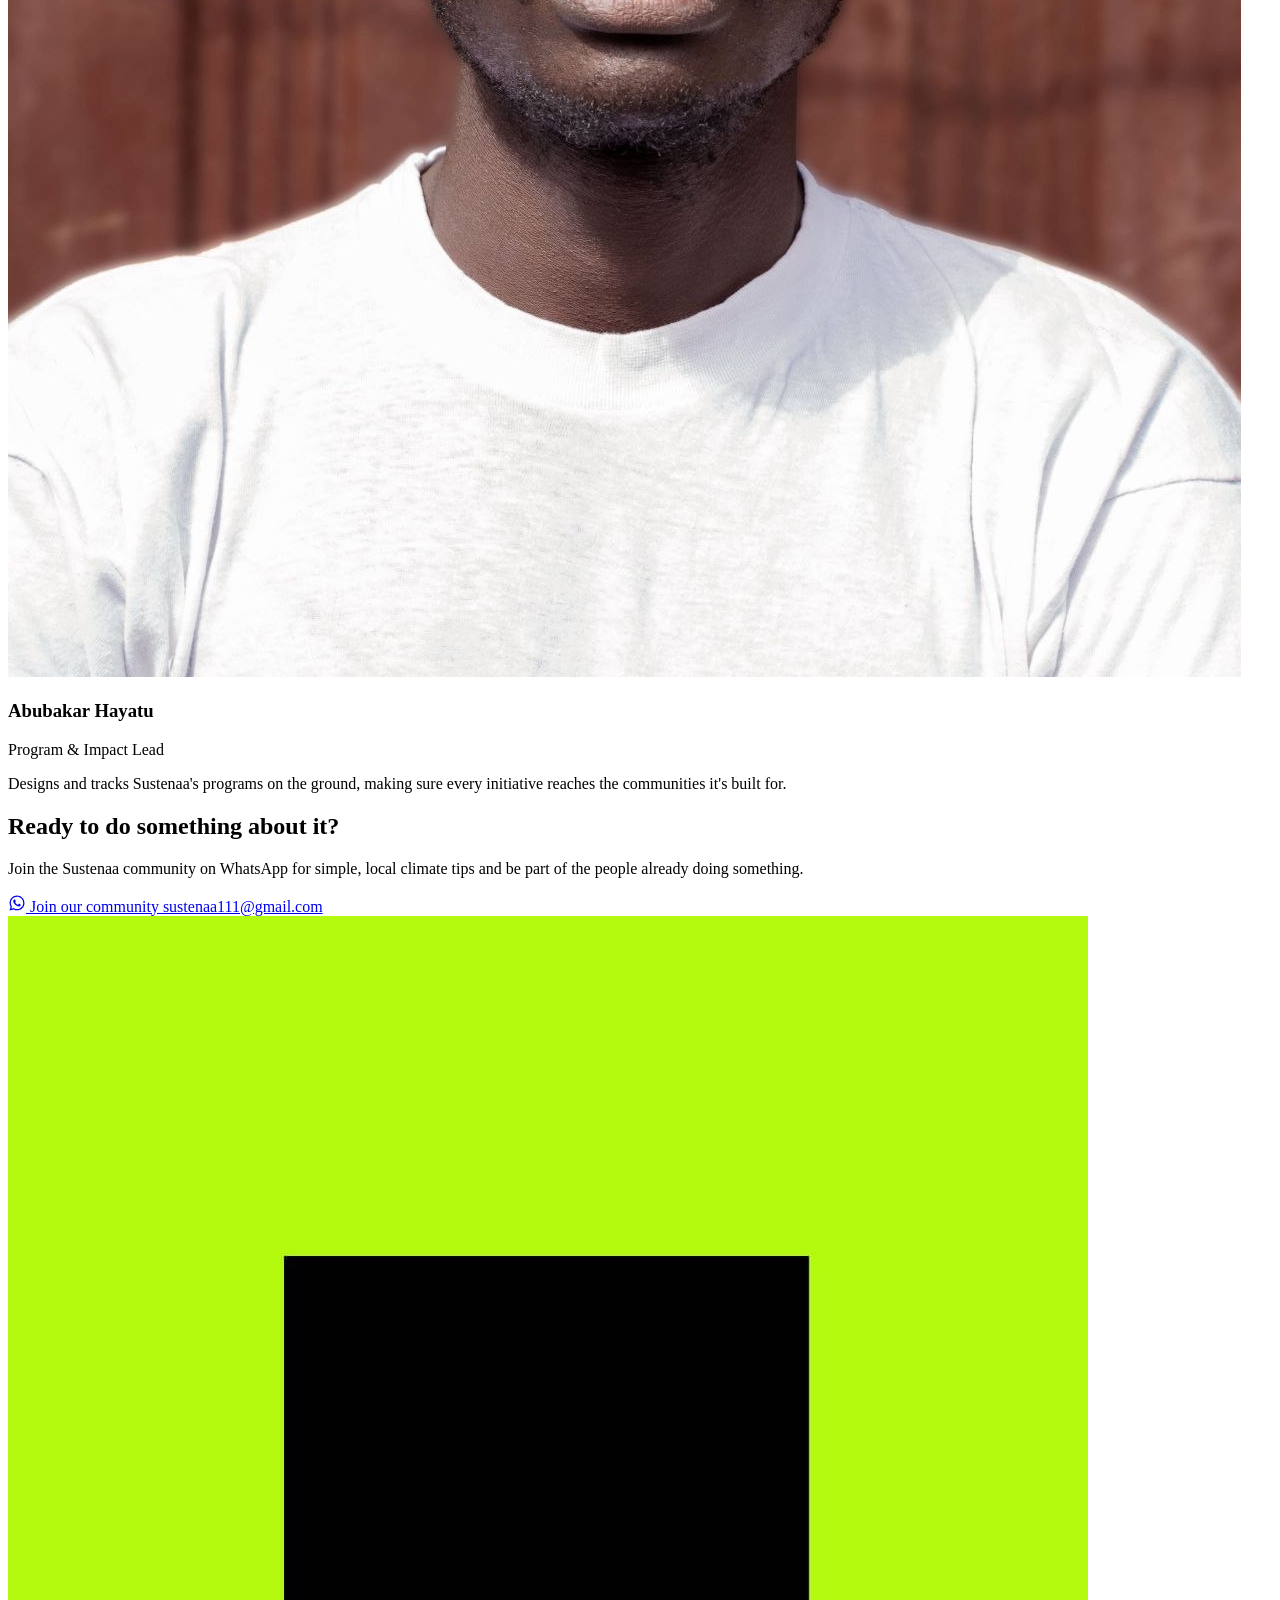
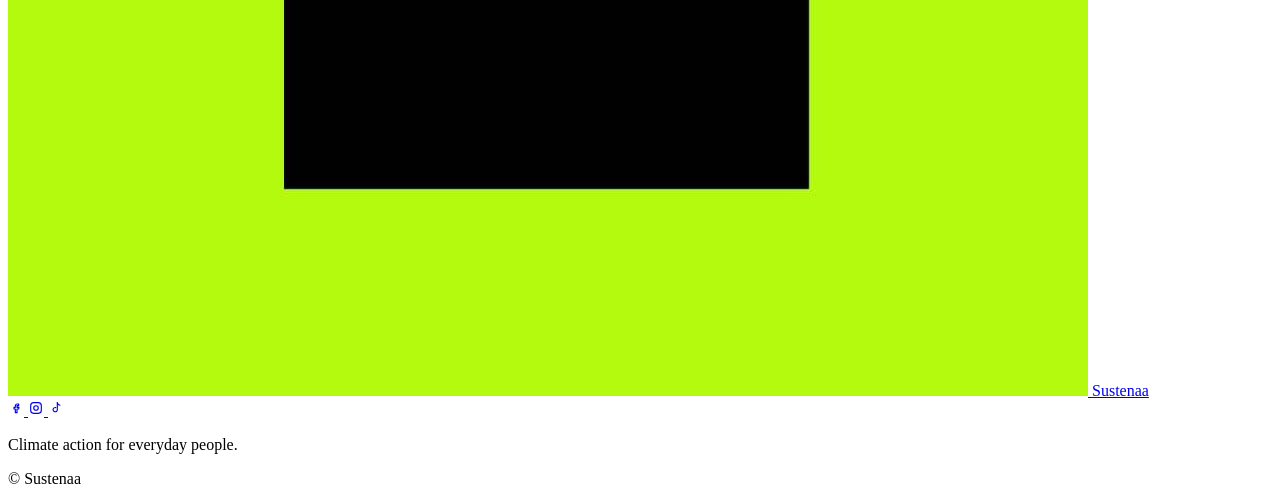
==== commit 5fdcaf0b: "Update header layout and program lead name" ====
--- a/index.html
+++ b/index.html
@@ -39,26 +39,27 @@
 
 <!-- ============ NAV ============ -->
 <header class="fixed top-0 inset-x-0 z-50 nav-shell">
-  <div class="max-w-6xl mx-auto px-6 md:px-10 h-20 flex items-center justify-between">
-    <a href="#top" class="flex items-center gap-3 group">
-      <img src="logo.jpg" alt="Sustenaa logo" class="w-9 h-9 rounded-md object-cover ring-1 ring-black/10" />
-      <span class="font-display font-medium text-lg tracking-tight text-white nav-wordmark">Sustenaa</span>
+  <div class="max-w-6xl mx-auto px-4 sm:px-6 md:px-10 h-16 sm:h-20 flex items-center justify-between gap-2">
+    <a href="#top" class="flex items-center gap-2 sm:gap-3 group shrink-0">
+      <img src="logo.jpg" alt="Sustenaa logo" class="w-8 h-8 sm:w-9 sm:h-9 rounded-md object-cover ring-1 ring-black/10" />
+      <span class="font-display font-medium text-base sm:text-lg tracking-tight text-white nav-wordmark">Sustenaa</span>
     </a>
     <nav class="hidden md:flex items-center gap-8 text-sm font-medium nav-links">
       <a href="#mission" class="hover:text-lime transition-colors">Why it matters</a>
       <a href="#team" class="hover:text-lime transition-colors">Team</a>
       <a href="#join" class="hover:text-lime transition-colors">Join us</a>
     </nav>
-    <div class="flex items-center gap-3">
+    <div class="flex items-center gap-2 sm:gap-3 shrink-0">
       <a href="consult.html"
-         class="hidden sm:inline-flex items-center gap-1.5 text-lime text-sm font-semibold px-4 py-2 rounded-full border border-lime/50 hover:bg-lime hover:text-forest-900 transition-colors">
-        Sustenaa Consult
-        <svg width="13" height="13" viewBox="0 0 24 24" fill="none" stroke="currentColor" stroke-width="2" stroke-linecap="round" stroke-linejoin="round" aria-hidden="true"><path d="M7 17 17 7"/><path d="M7 7h10v10"/></svg>
+         class="inline-flex items-center gap-1 text-lime text-xs sm:text-sm font-semibold px-2.5 sm:px-4 py-1.5 sm:py-2 rounded-full border border-lime/50 hover:bg-lime hover:text-forest-900 transition-colors whitespace-nowrap">
+        Consult
+        <svg width="11" height="11" class="hidden sm:block" viewBox="0 0 24 24" fill="none" stroke="currentColor" stroke-width="2" stroke-linecap="round" stroke-linejoin="round" aria-hidden="true"><path d="M7 17 17 7"/><path d="M7 7h10v10"/></svg>
       </a>
       <a href="https://chat.whatsapp.com/FzljocuZ0we1xKfRm27XJS?s=cl&p=a&ilr=0"
          target="_blank" rel="noopener"
-         class="inline-flex items-center gap-2 bg-lime text-forest-900 text-sm font-semibold px-4 py-2.5 rounded-full hover:bg-white transition-colors">
-        Join our community
+         class="inline-flex items-center gap-2 bg-lime text-forest-900 text-xs sm:text-sm font-semibold px-3 sm:px-4 py-2 sm:py-2.5 rounded-full hover:bg-white transition-colors whitespace-nowrap">
+        <span class="sm:hidden">Join us</span>
+        <span class="hidden sm:inline">Join our community</span>
       </a>
     </div>
   </div>
@@ -206,7 +207,7 @@
           <img src="program.jpg" alt="Portrait of the Sustenaa Program &amp; Impact Lead" class="max-w-full max-h-full object-contain" />
         </div>
         <div class="p-7">
-          <h3 class="font-display text-xl font-medium">[Program &amp; Impact Lead Name]</h3>
+          <h3 class="font-display text-xl font-medium">Abubakar Hayatu</h3>
           <p class="text-soil text-sm font-semibold tracking-wide uppercase mt-1">Program &amp; Impact Lead</p>
           <p class="text-ink/65 mt-3 leading-relaxed text-sm">Designs and tracks Sustenaa's programs on the
             ground, making sure every initiative reaches the communities it's built for.</p>
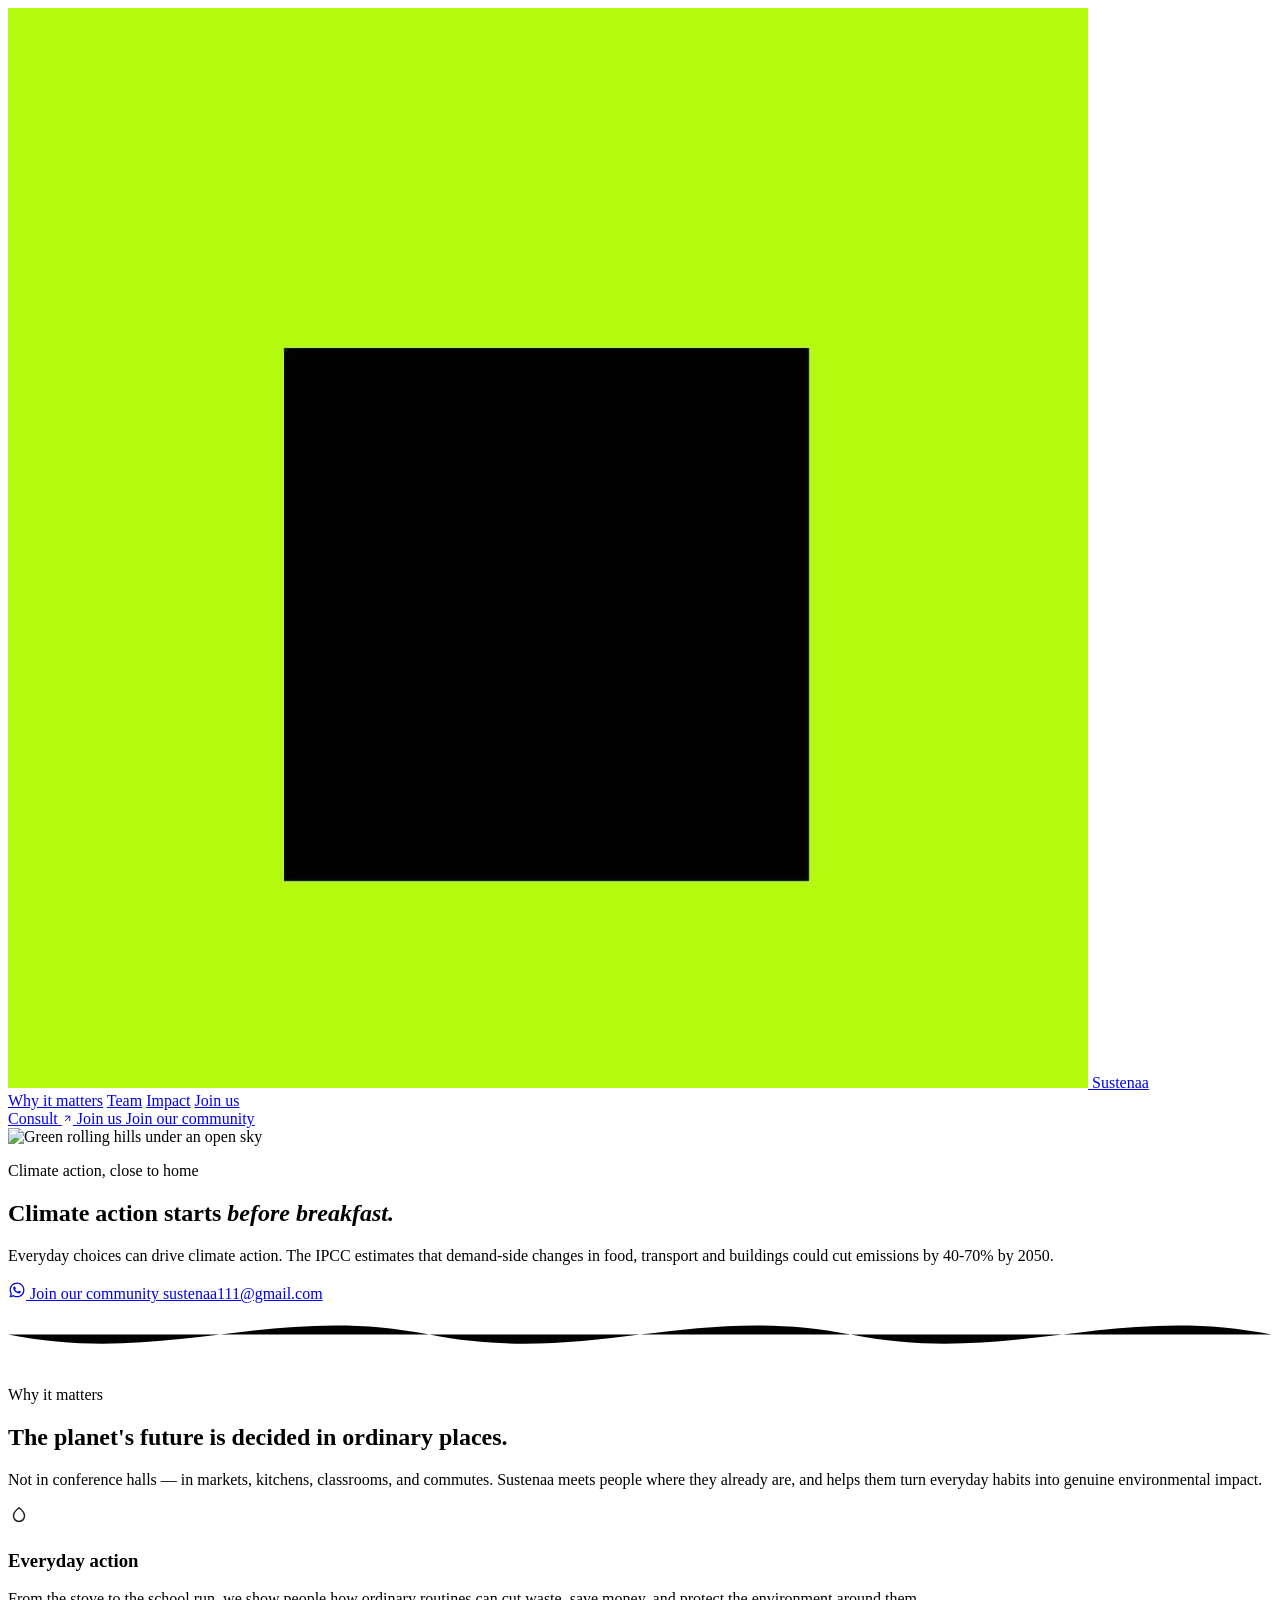
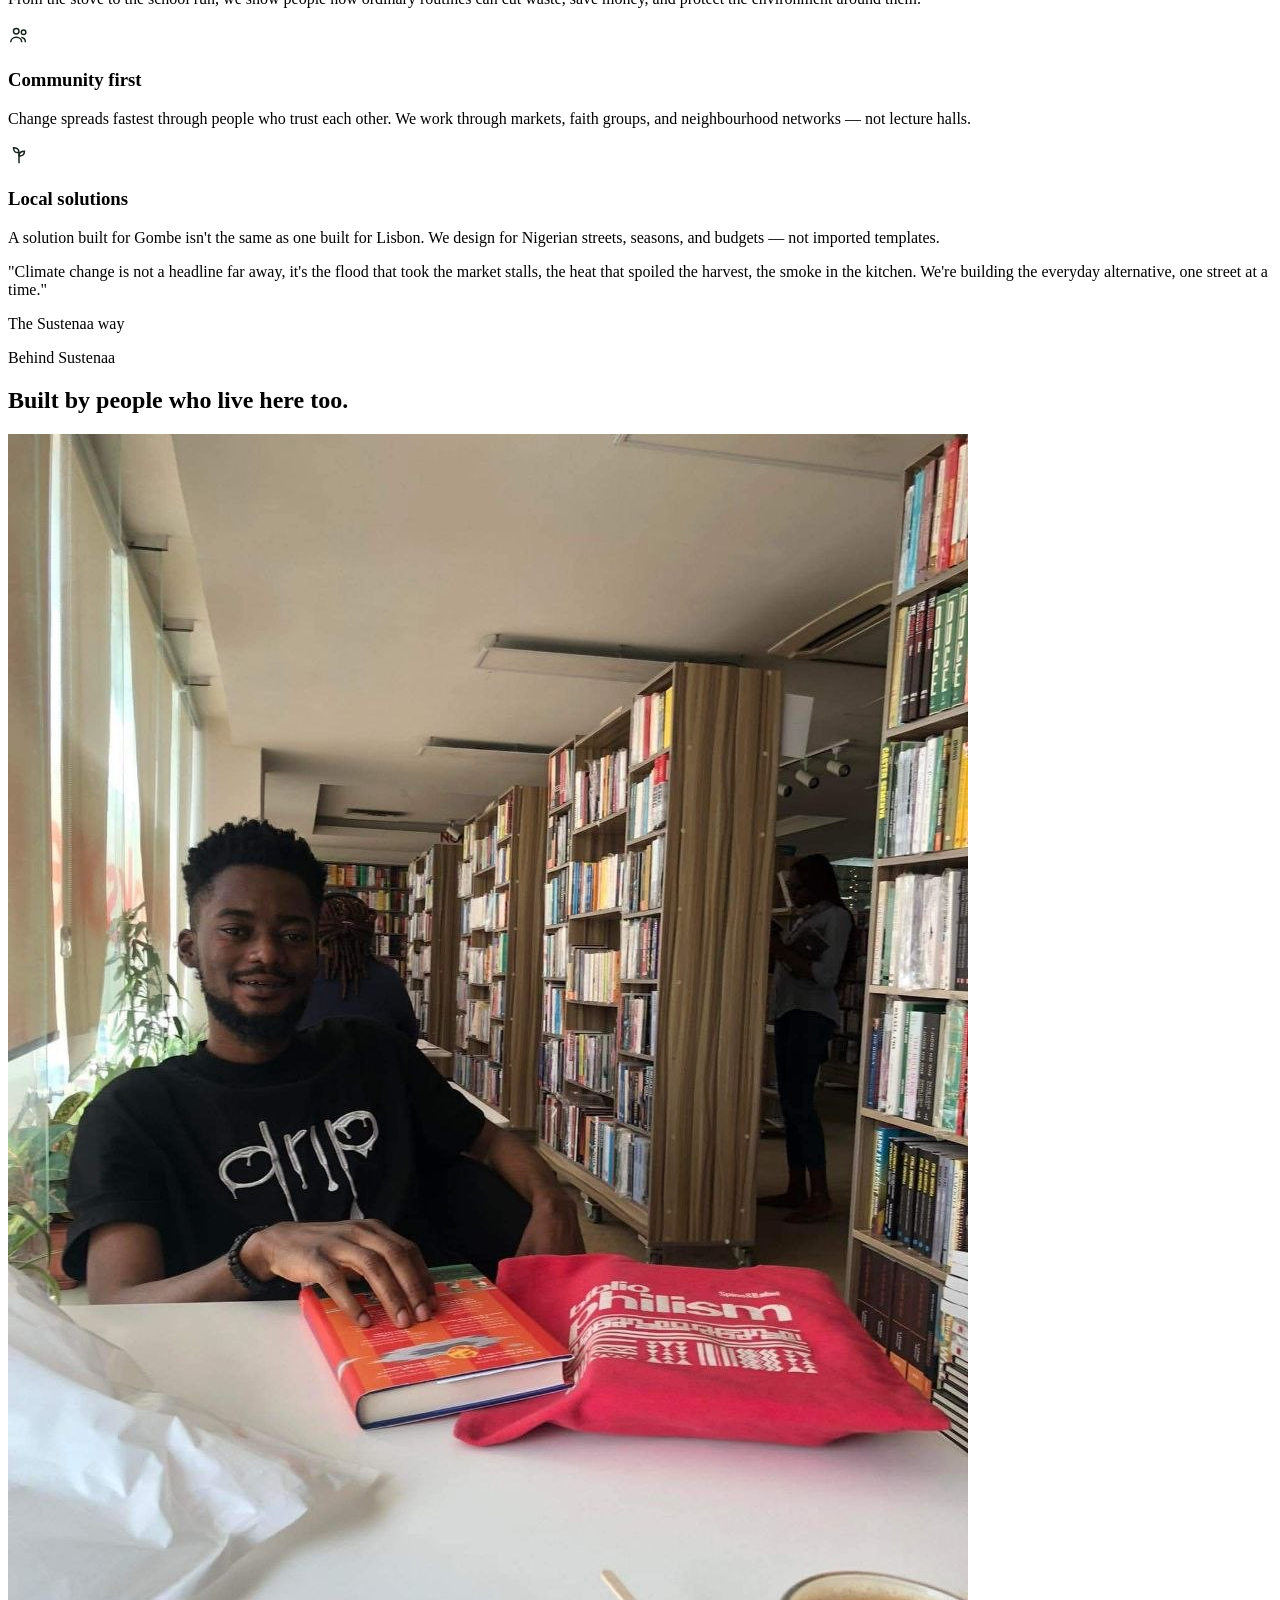
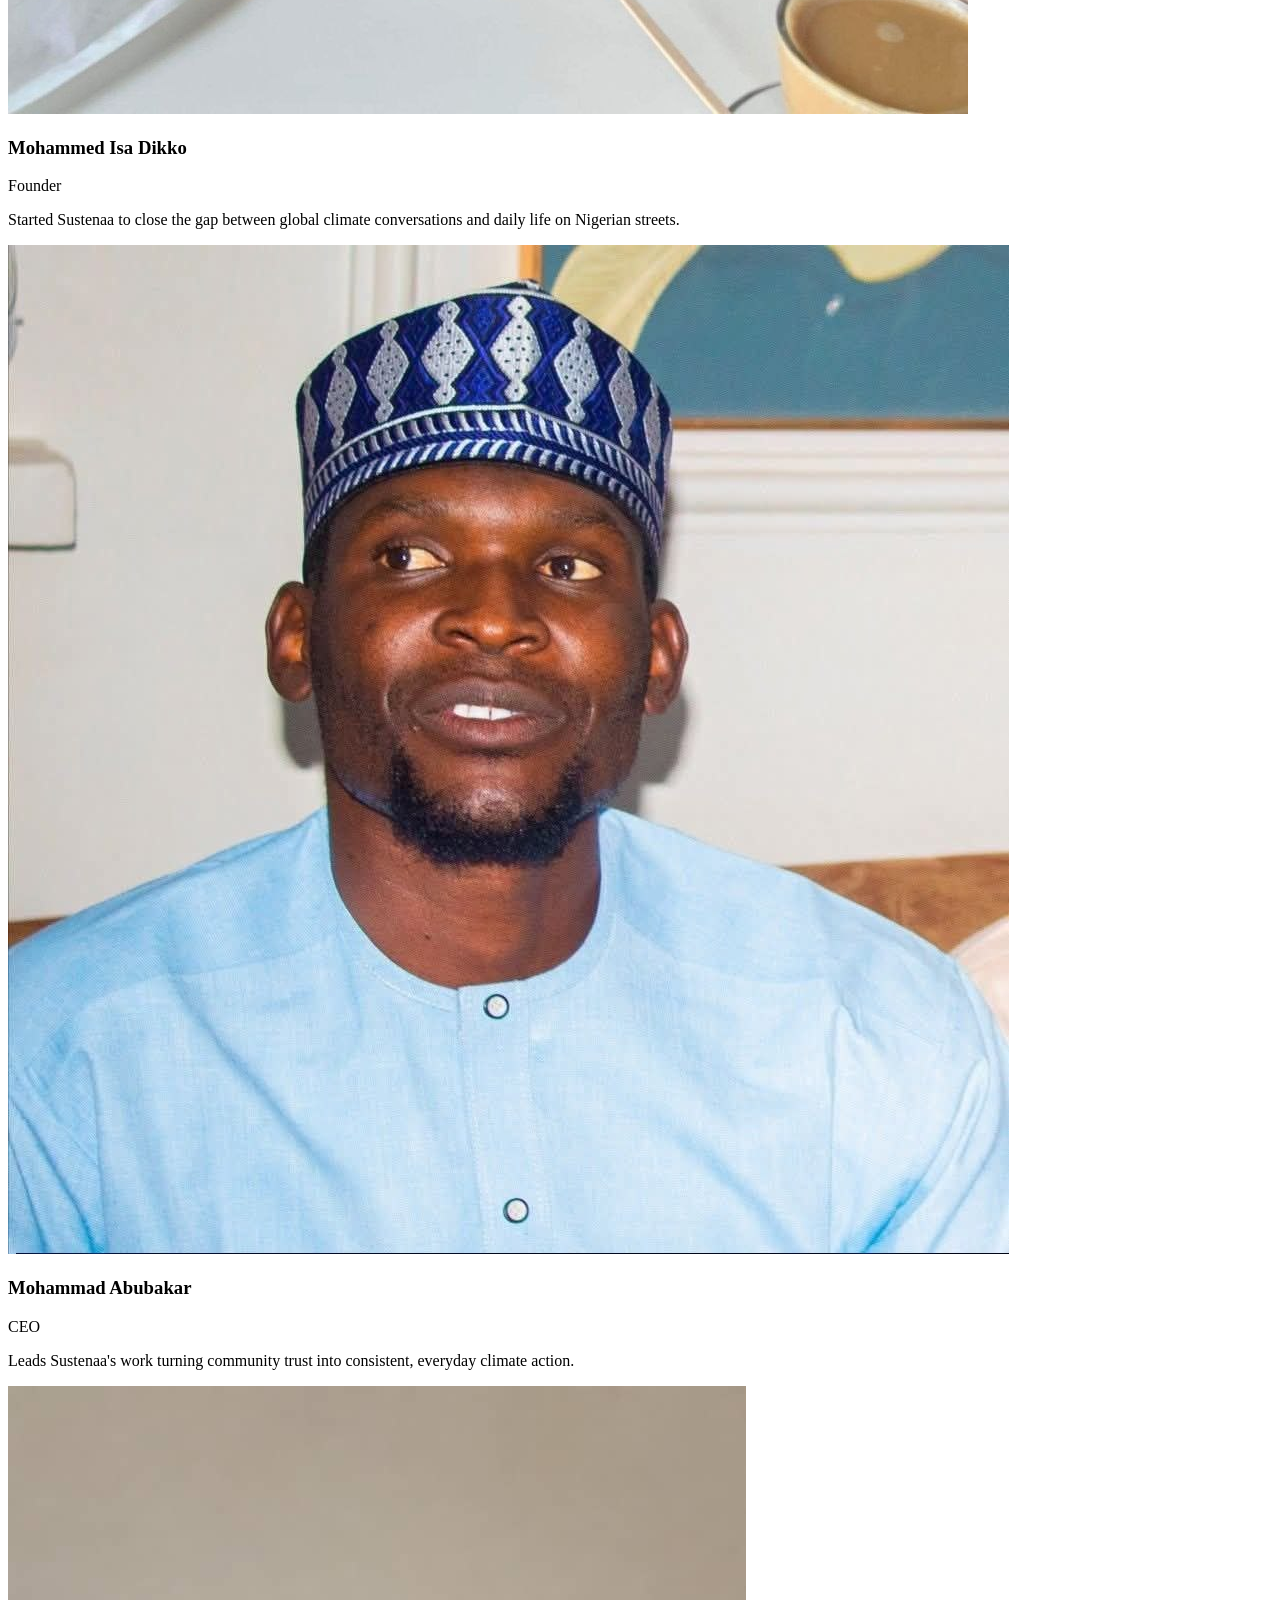
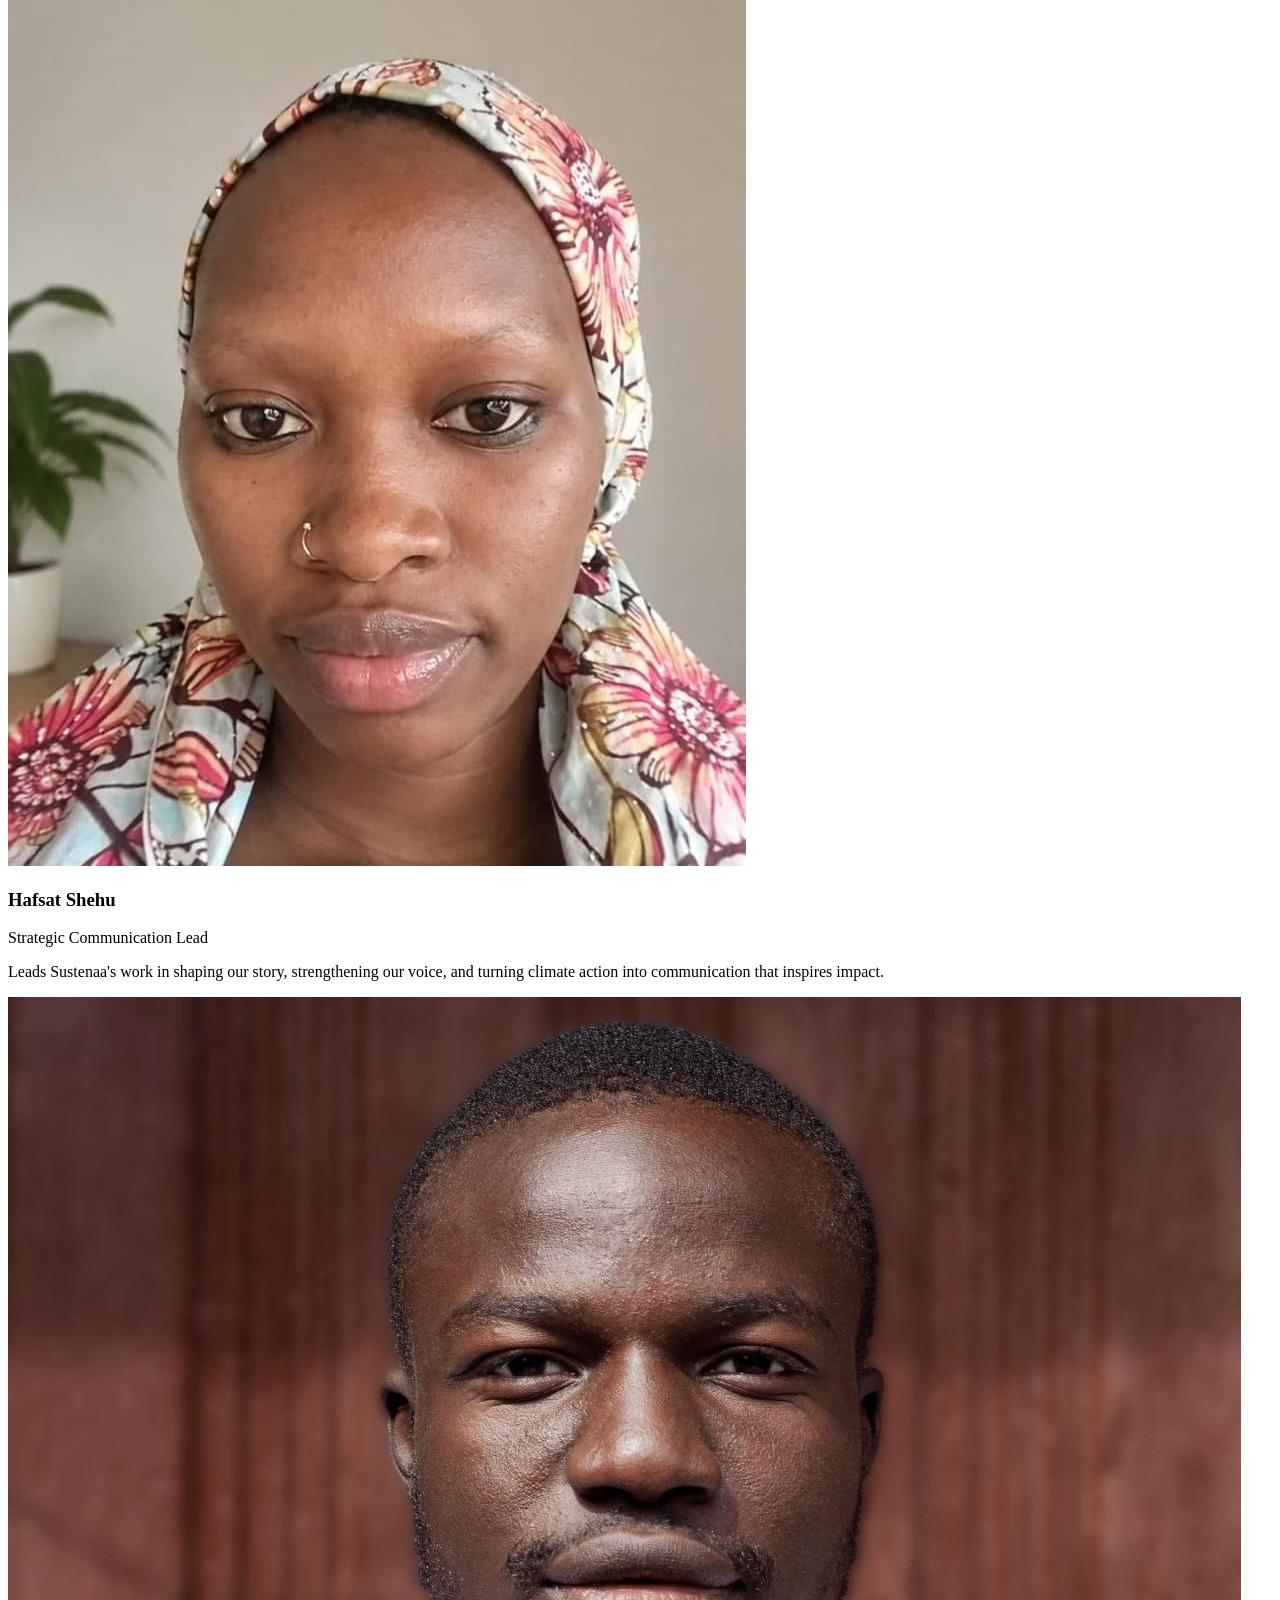
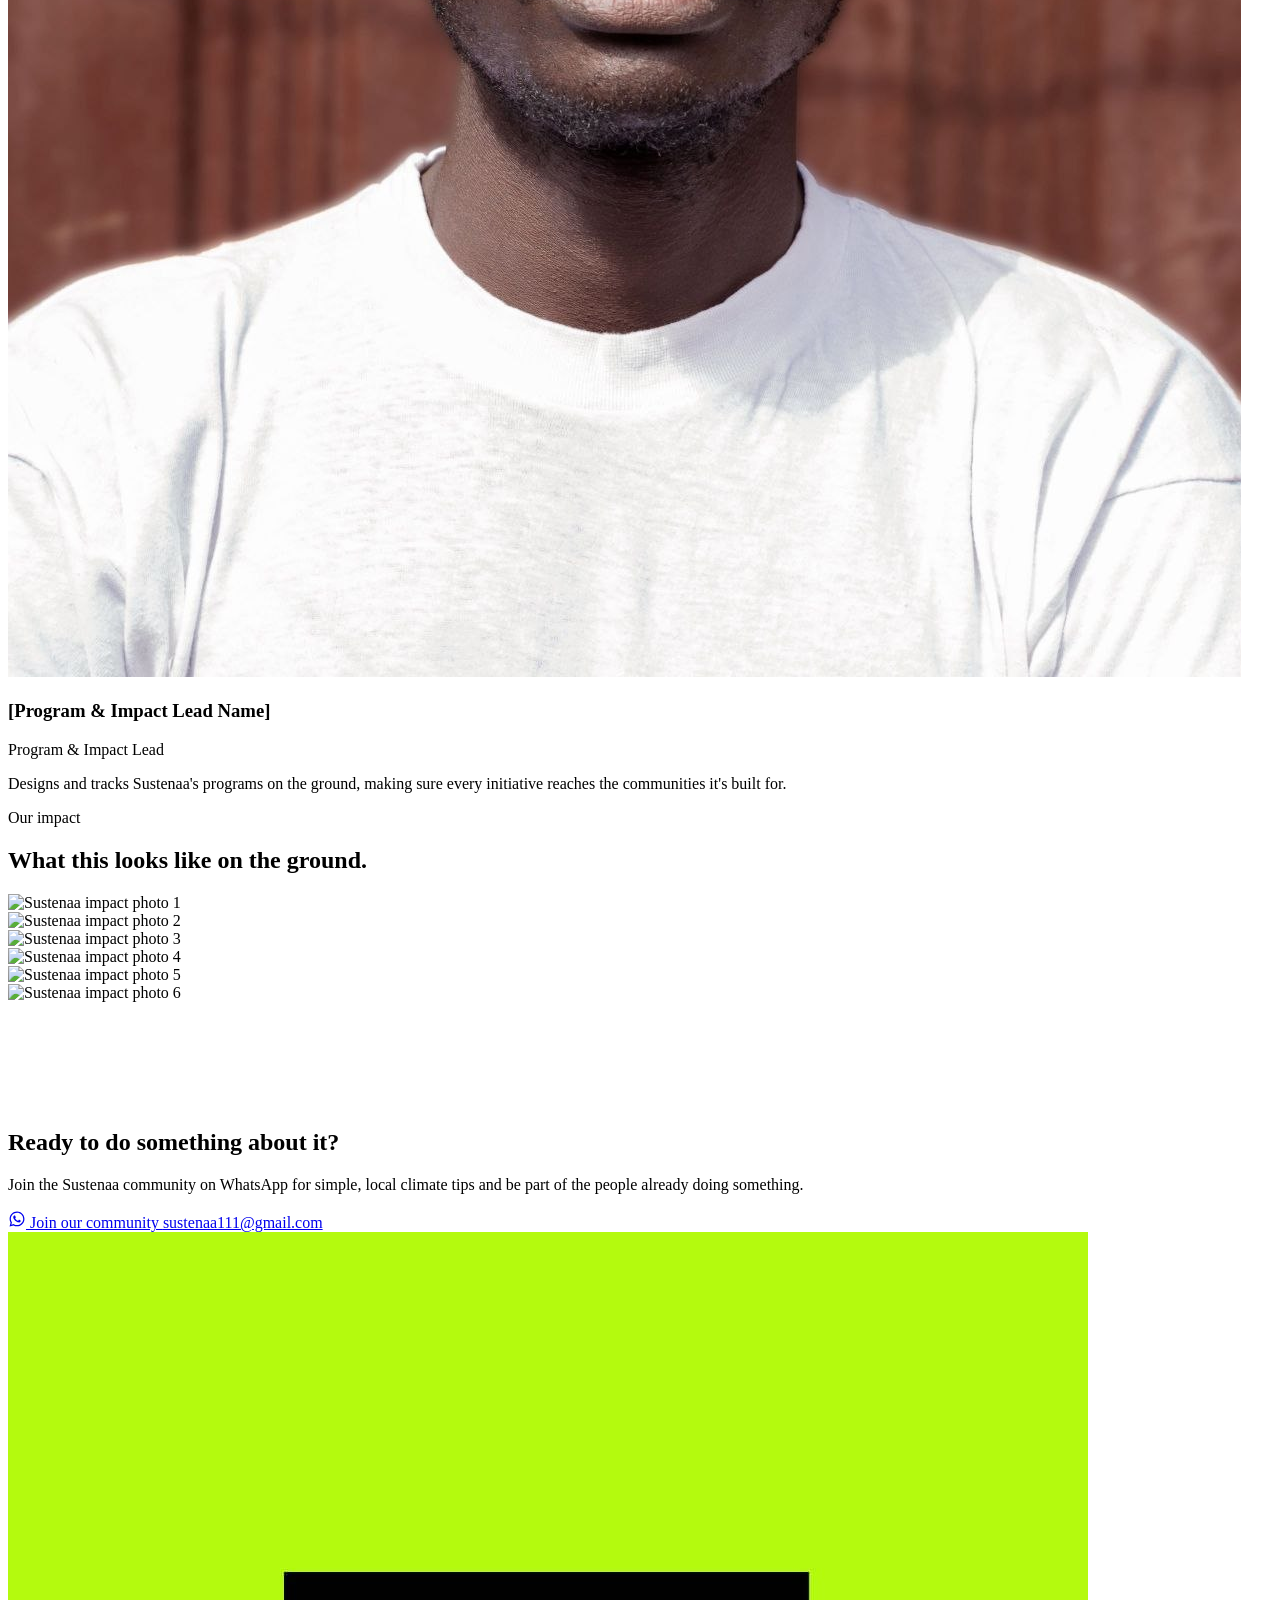
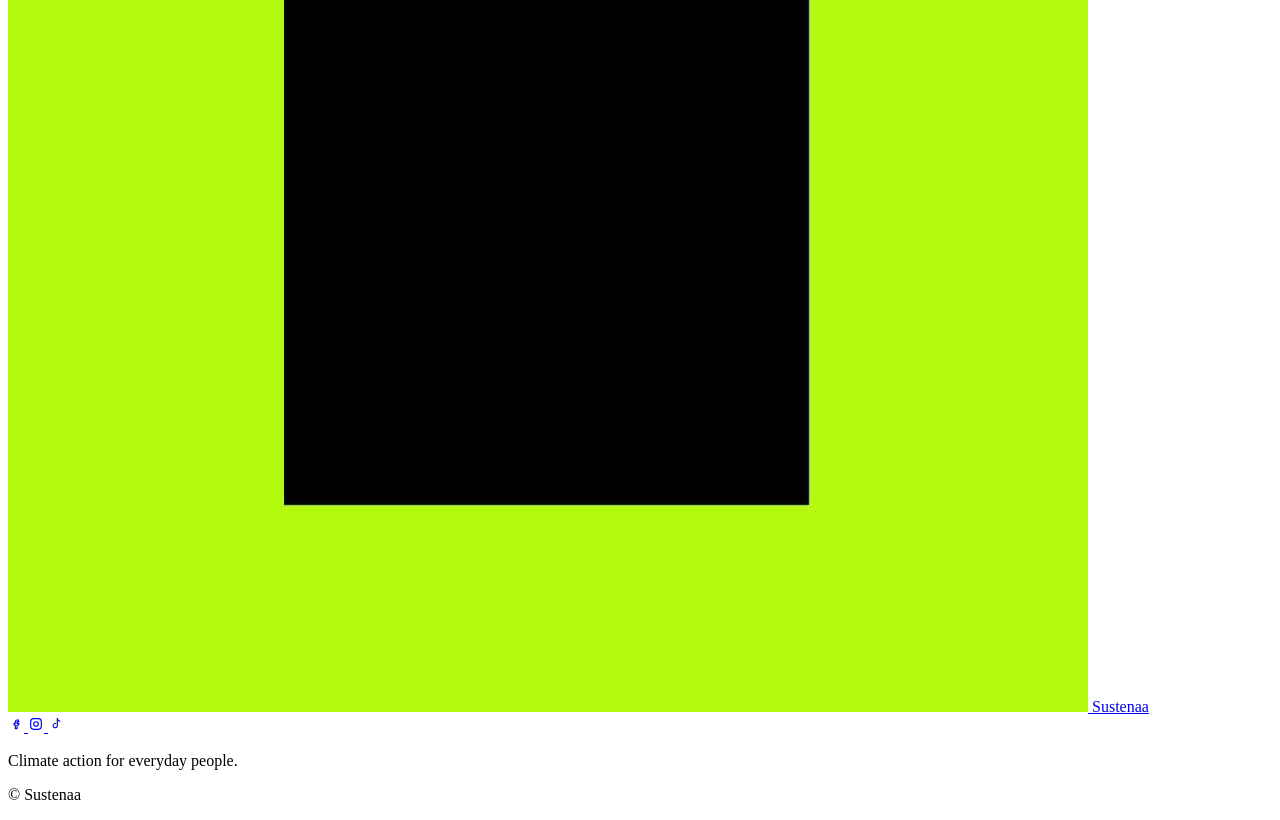
==== commit 46c991dd: "Add impact section with images and description Added impact section with images and content." ====
--- a/index.html
+++ b/index.html
@@ -47,6 +47,7 @@
     <nav class="hidden md:flex items-center gap-8 text-sm font-medium nav-links">
       <a href="#mission" class="hover:text-lime transition-colors">Why it matters</a>
       <a href="#team" class="hover:text-lime transition-colors">Team</a>
+      <a href="#impact" class="hover:text-lime transition-colors">Impact</a>
       <a href="#join" class="hover:text-lime transition-colors">Join us</a>
     </nav>
     <div class="flex items-center gap-2 sm:gap-3 shrink-0">
@@ -207,12 +208,44 @@
           <img src="program.jpg" alt="Portrait of the Sustenaa Program &amp; Impact Lead" class="max-w-full max-h-full object-contain" />
         </div>
         <div class="p-7">
-          <h3 class="font-display text-xl font-medium">Abubakar Hayatu</h3>
+          <h3 class="font-display text-xl font-medium">[Program &amp; Impact Lead Name]</h3>
           <p class="text-soil text-sm font-semibold tracking-wide uppercase mt-1">Program &amp; Impact Lead</p>
           <p class="text-ink/65 mt-3 leading-relaxed text-sm">Designs and tracks Sustenaa's programs on the
             ground, making sure every initiative reaches the communities it's built for.</p>
         </div>
       </div>
+    </div>
+  </div>
+</section>
+
+<!-- ============ IMPACT ============ -->
+<section id="impact" class="bg-paper py-24 md:py-32 overflow-hidden">
+  <div class="max-w-6xl mx-auto px-6 md:px-10">
+    <div class="max-w-2xl reveal">
+      <p class="eyebrow text-soil text-sm font-semibold tracking-widest uppercase mb-4">Our impact</p>
+      <h2 class="font-display text-3xl md:text-5xl font-medium leading-tight text-ink">
+        What this looks like on the ground.
+      </h2>
+    </div>
+  </div>
+
+  <div class="mt-16 impact-scroll-wrap reveal">
+    <div class="impact-fade impact-fade-left" aria-hidden="true"></div>
+    <div class="impact-fade impact-fade-right" aria-hidden="true"></div>
+    <div class="impact-track">
+      <div class="impact-card"><img src="impact-1.jpg" alt="Sustenaa impact photo 1" class="w-full h-full object-cover" /></div>
+      <div class="impact-card"><img src="impact-2.jpg" alt="Sustenaa impact photo 2" class="w-full h-full object-cover" /></div>
+      <div class="impact-card"><img src="impact-3.jpg" alt="Sustenaa impact photo 3" class="w-full h-full object-cover" /></div>
+      <div class="impact-card"><img src="impact-4.jpg" alt="Sustenaa impact photo 4" class="w-full h-full object-cover" /></div>
+      <div class="impact-card"><img src="impact-5.jpg" alt="Sustenaa impact photo 5" class="w-full h-full object-cover" /></div>
+      <div class="impact-card"><img src="impact-6.jpg" alt="Sustenaa impact photo 6" class="w-full h-full object-cover" /></div>
+      <!-- duplicated for a seamless loop -->
+      <div class="impact-card" aria-hidden="true"><img src="impact-1.jpg" alt="" class="w-full h-full object-cover" /></div>
+      <div class="impact-card" aria-hidden="true"><img src="impact-2.jpg" alt="" class="w-full h-full object-cover" /></div>
+      <div class="impact-card" aria-hidden="true"><img src="impact-3.jpg" alt="" class="w-full h-full object-cover" /></div>
+      <div class="impact-card" aria-hidden="true"><img src="impact-4.jpg" alt="" class="w-full h-full object-cover" /></div>
+      <div class="impact-card" aria-hidden="true"><img src="impact-5.jpg" alt="" class="w-full h-full object-cover" /></div>
+      <div class="impact-card" aria-hidden="true"><img src="impact-6.jpg" alt="" class="w-full h-full object-cover" /></div>
     </div>
   </div>
 </section>
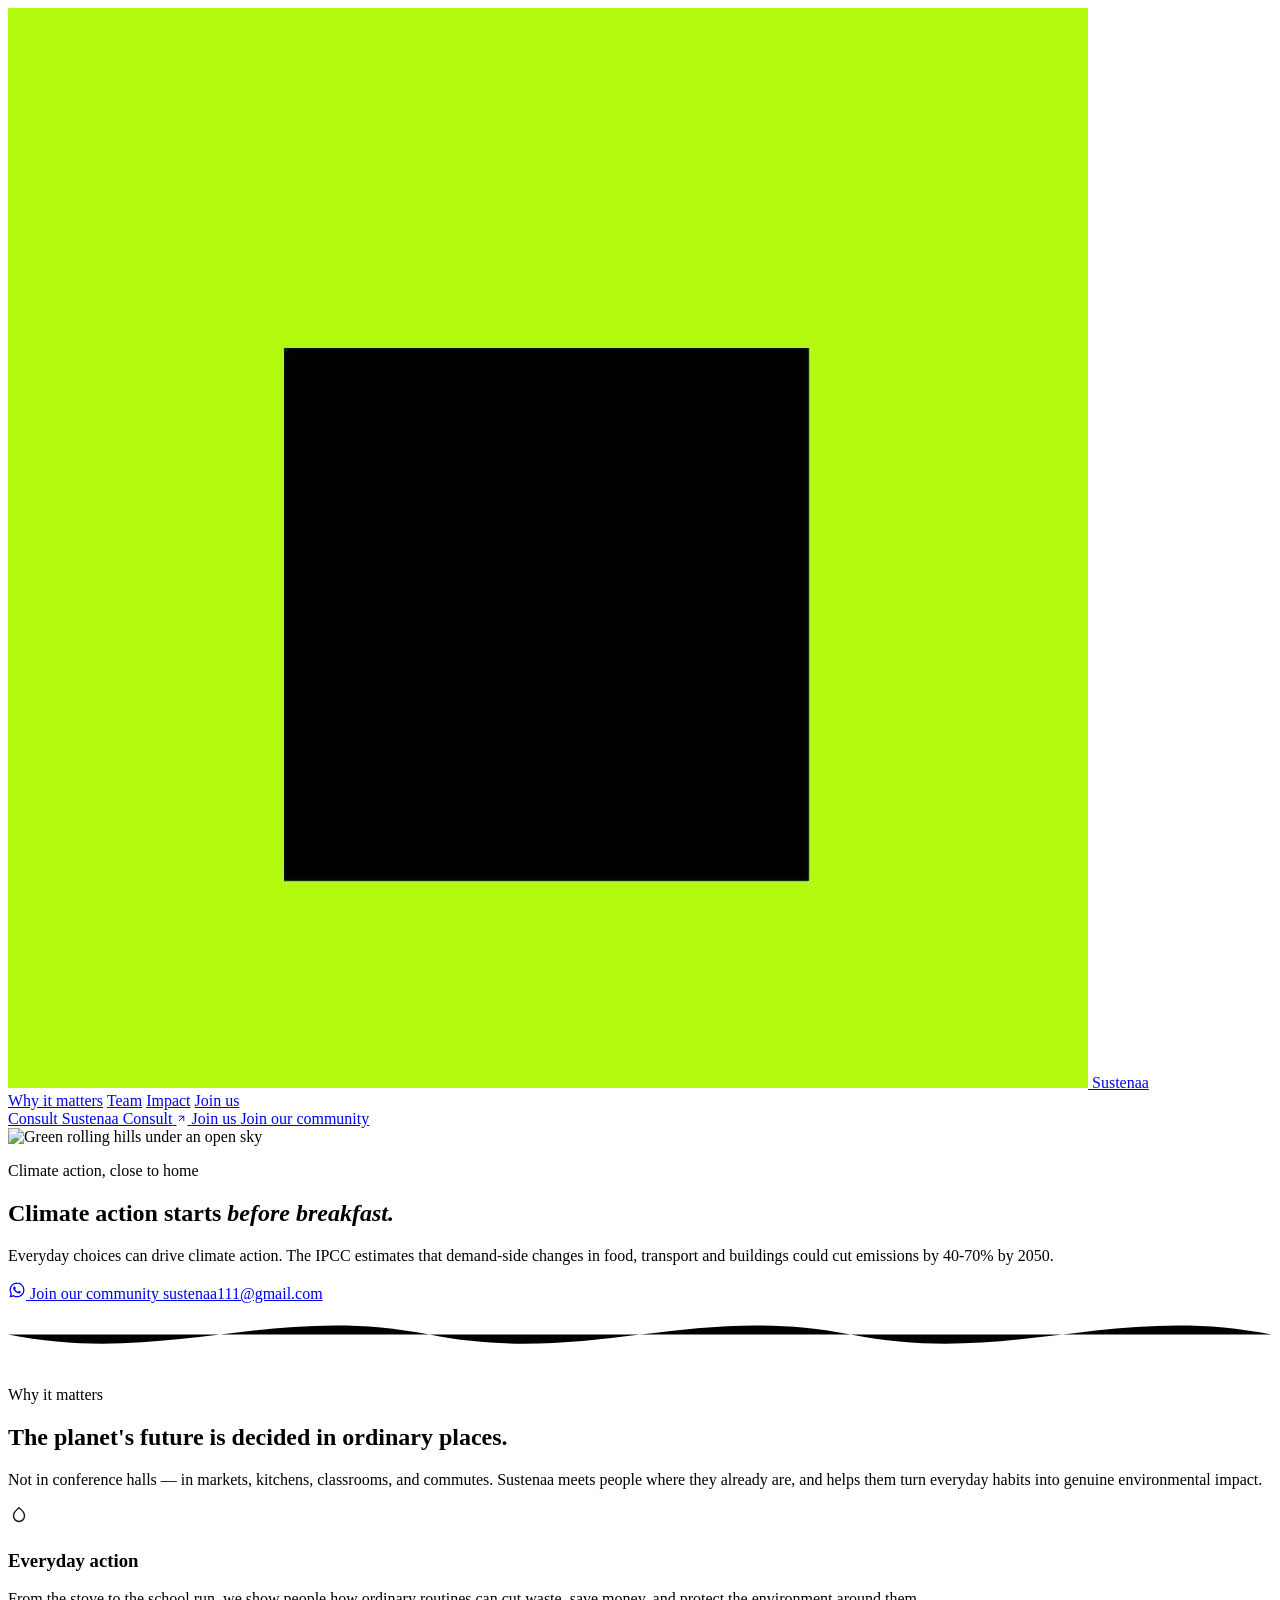
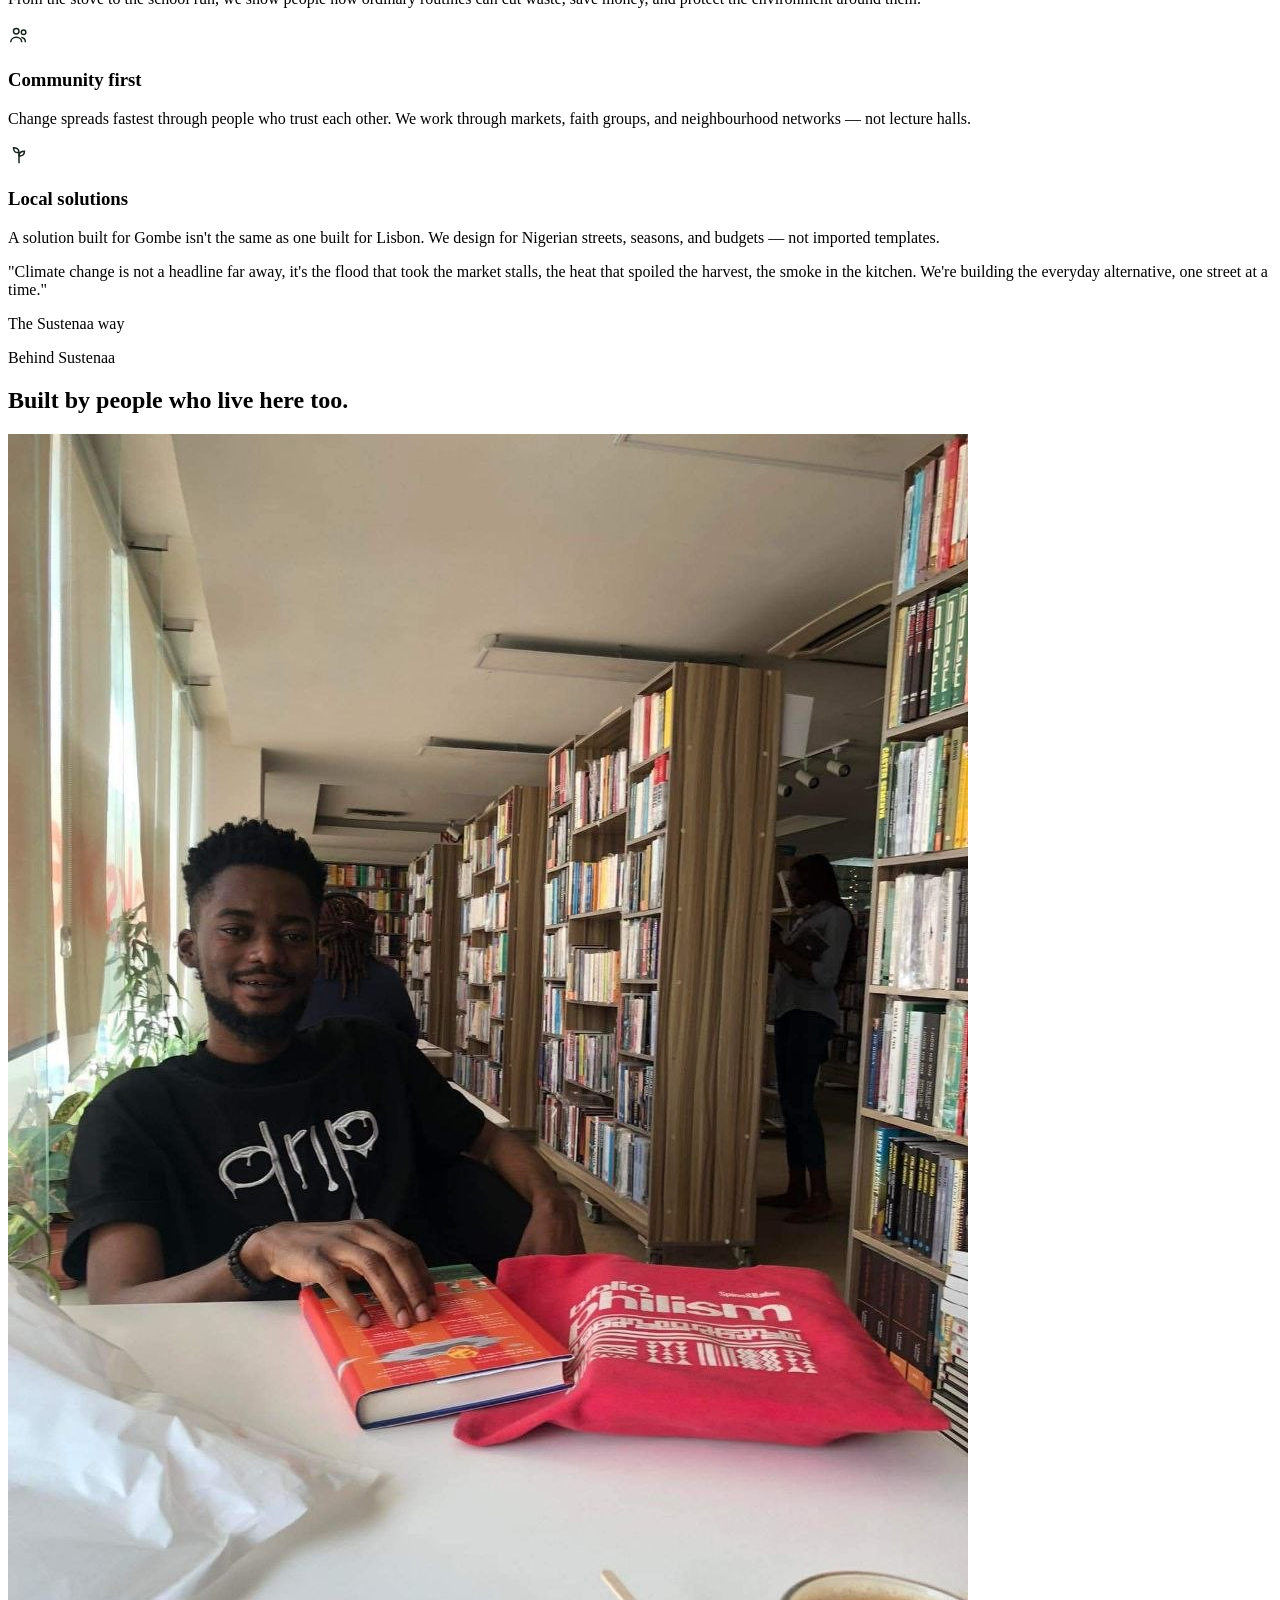
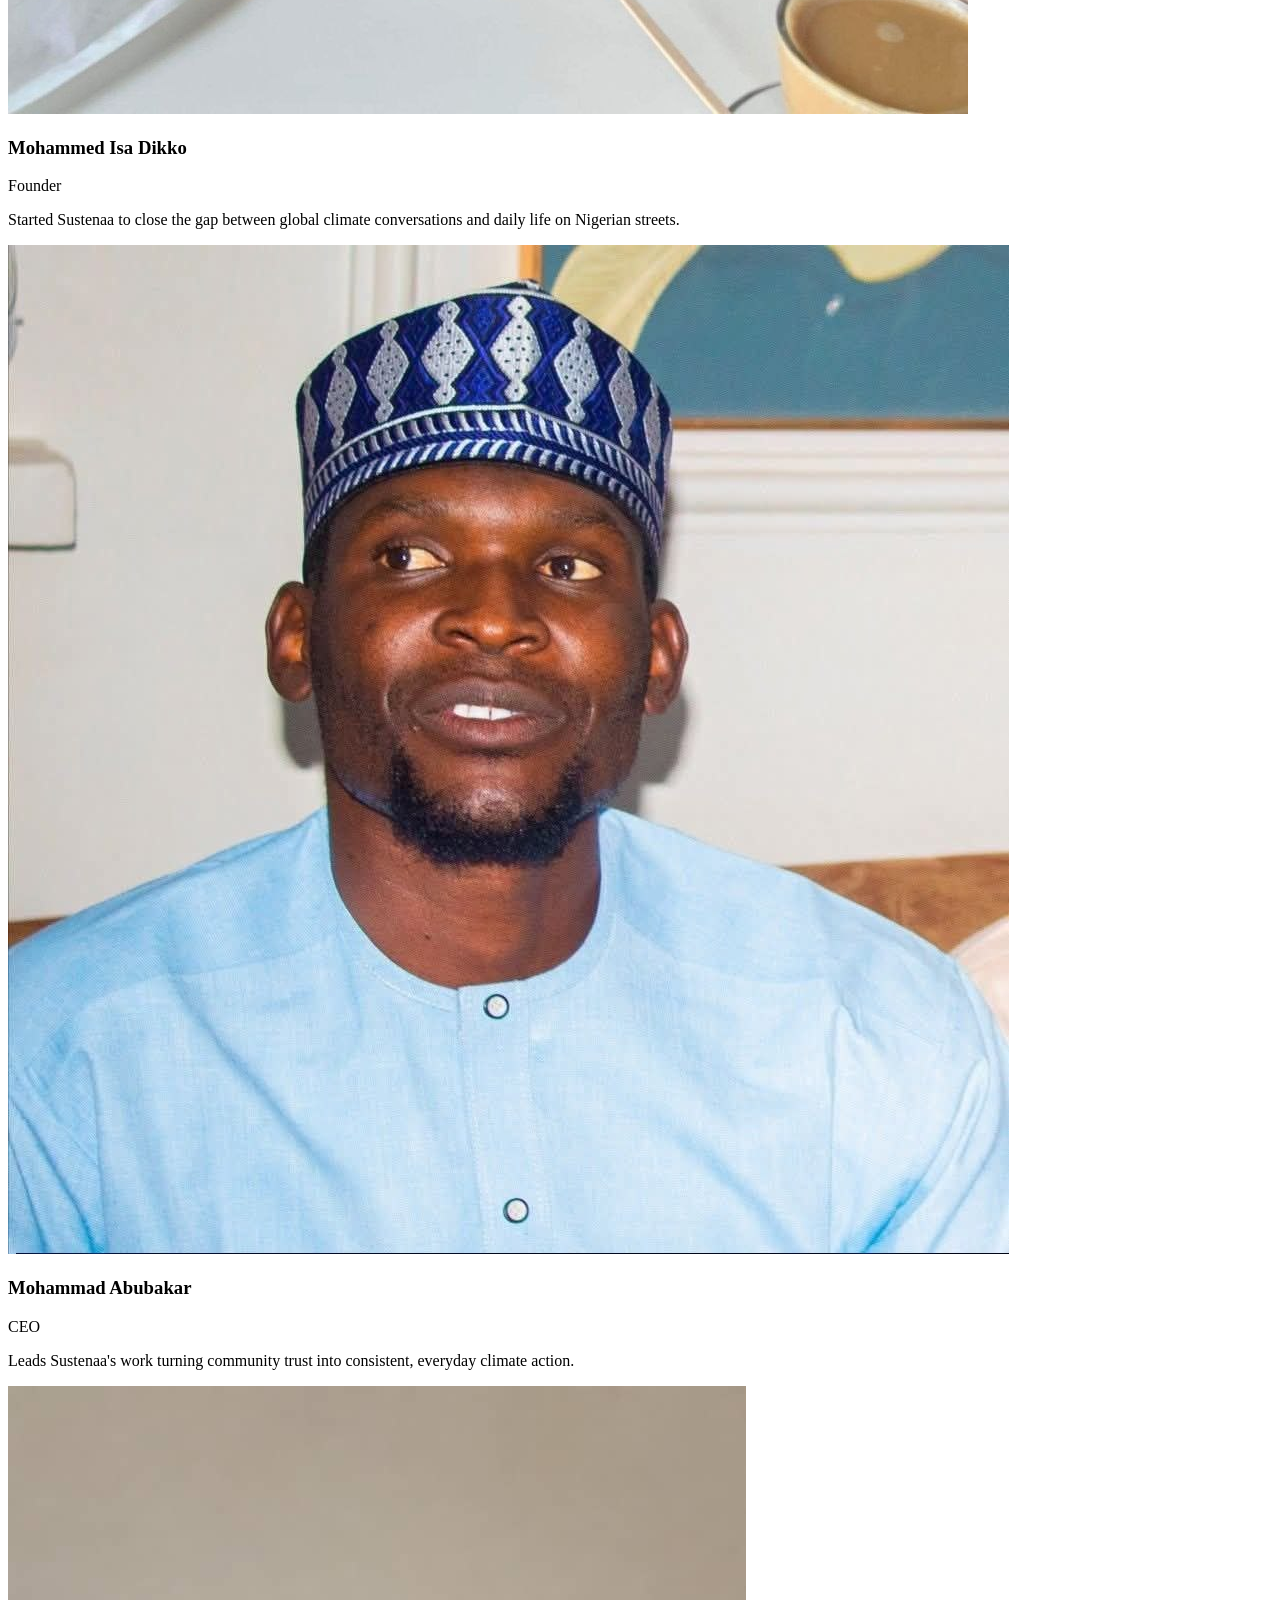
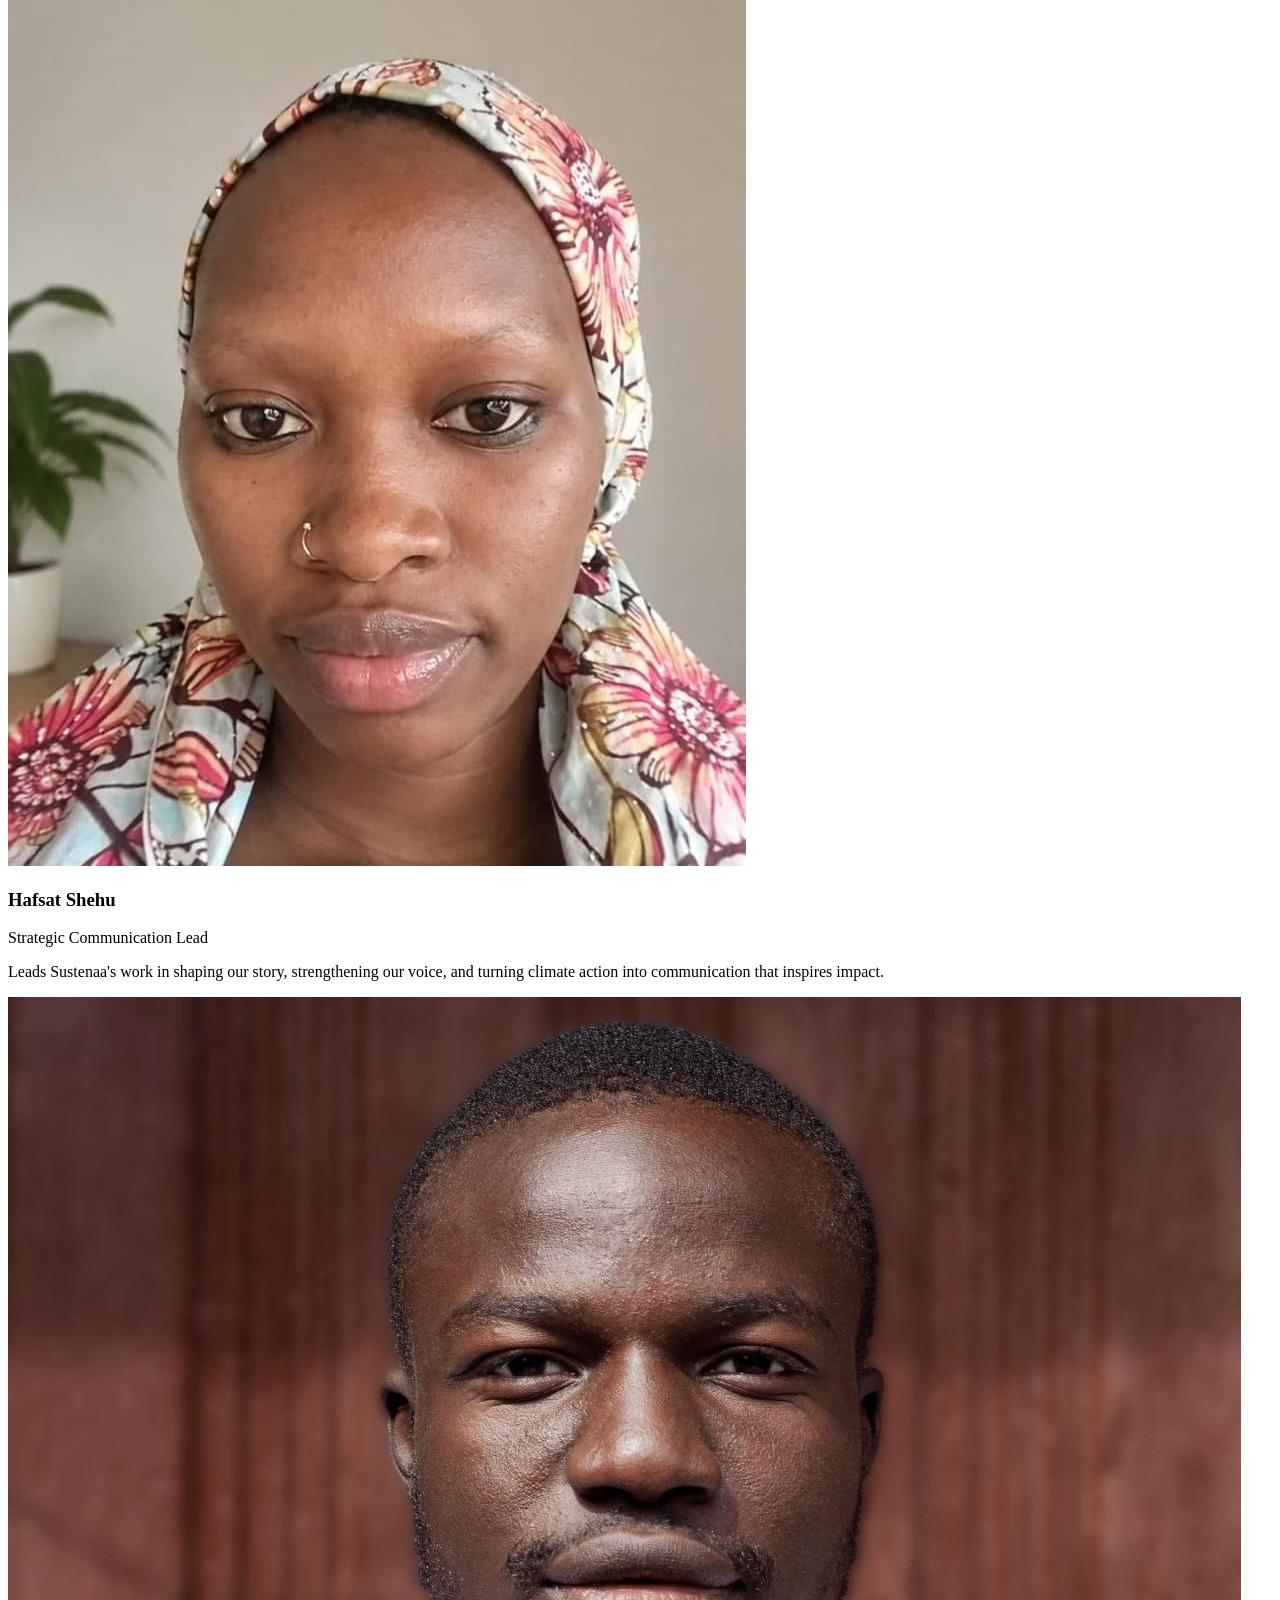
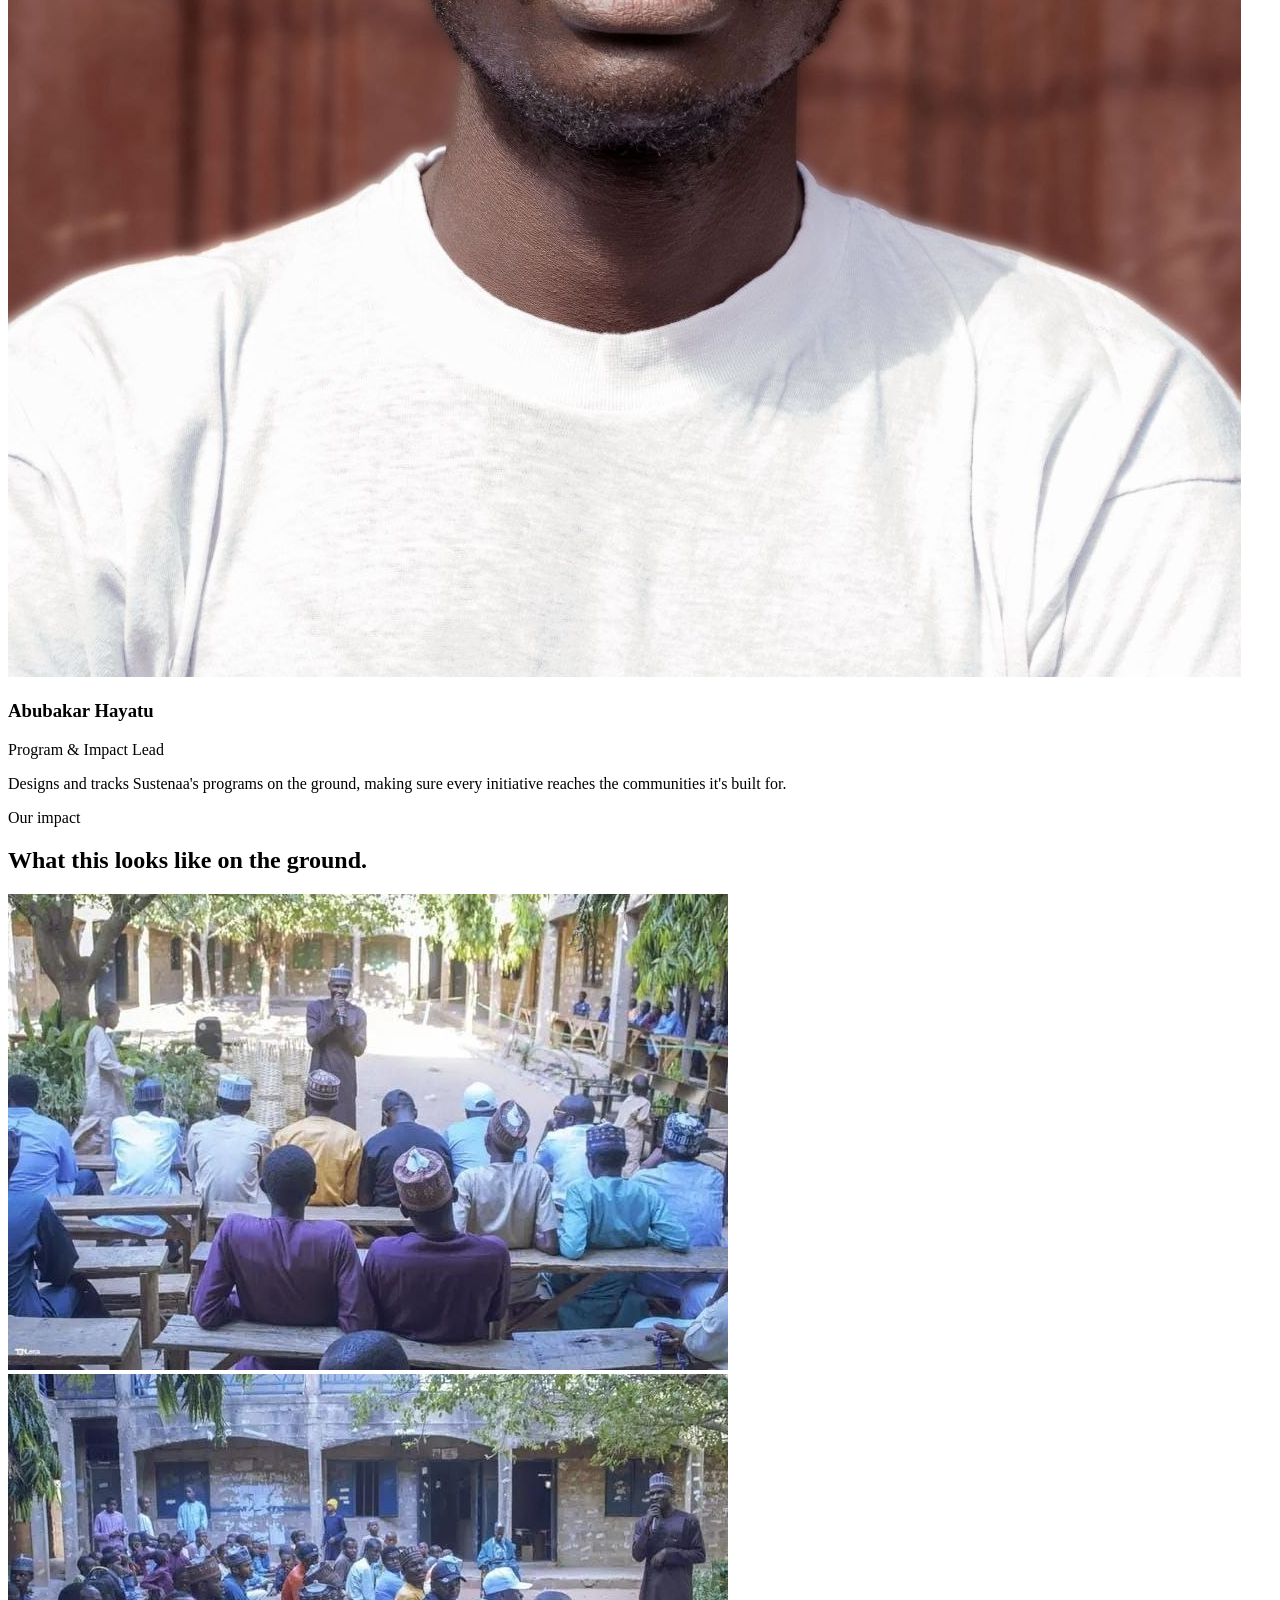
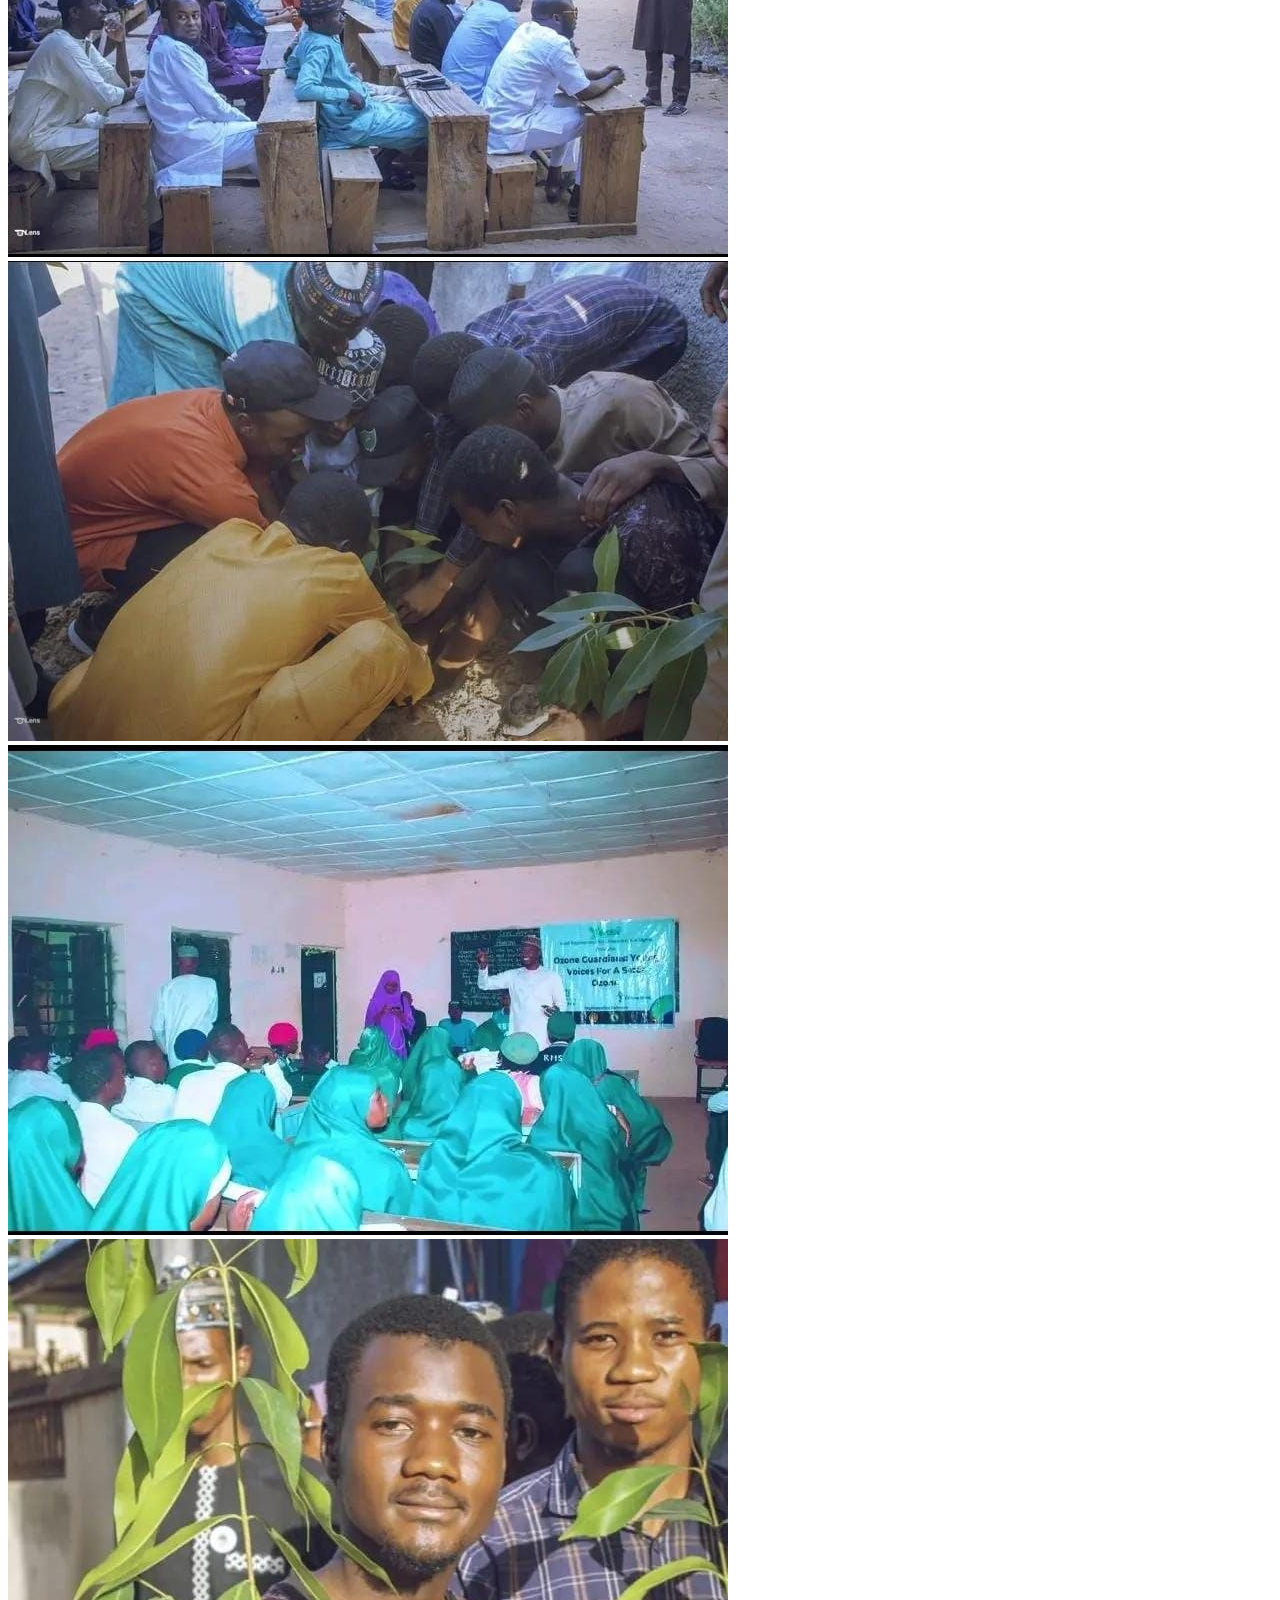
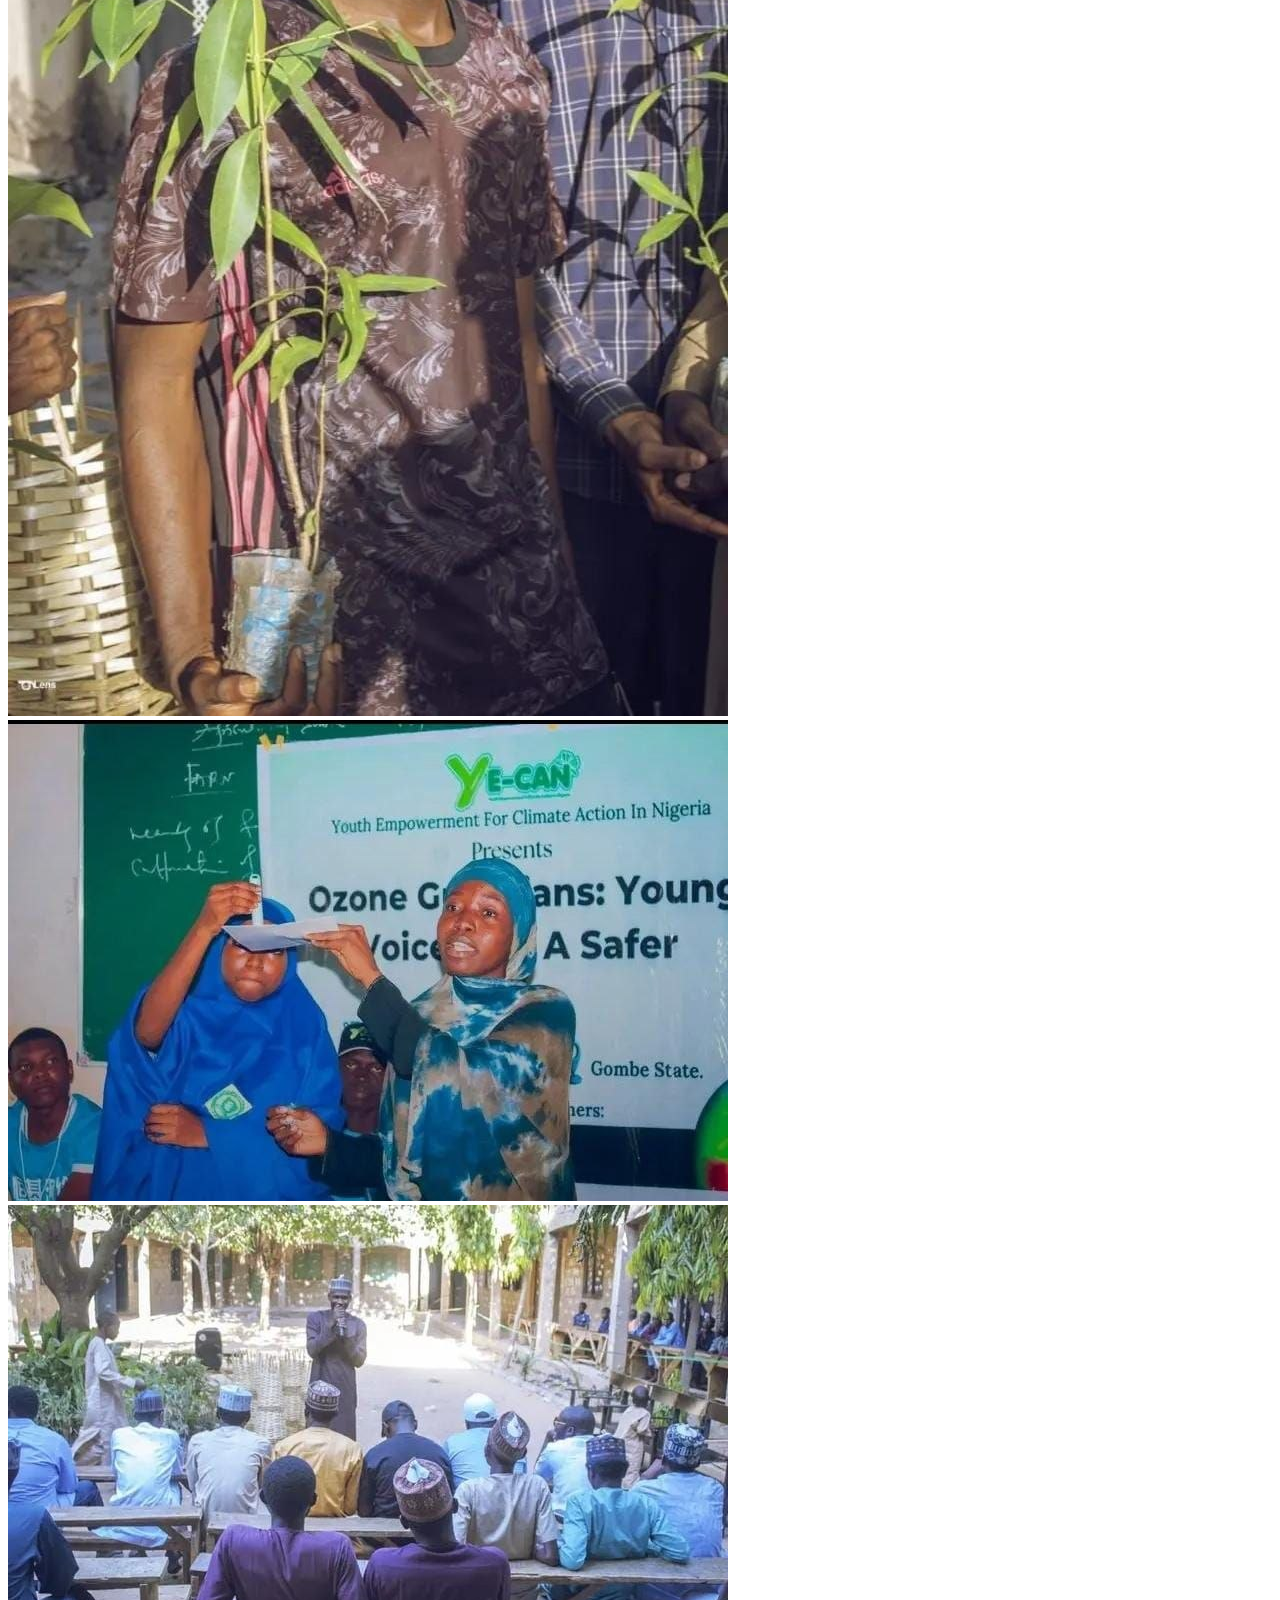
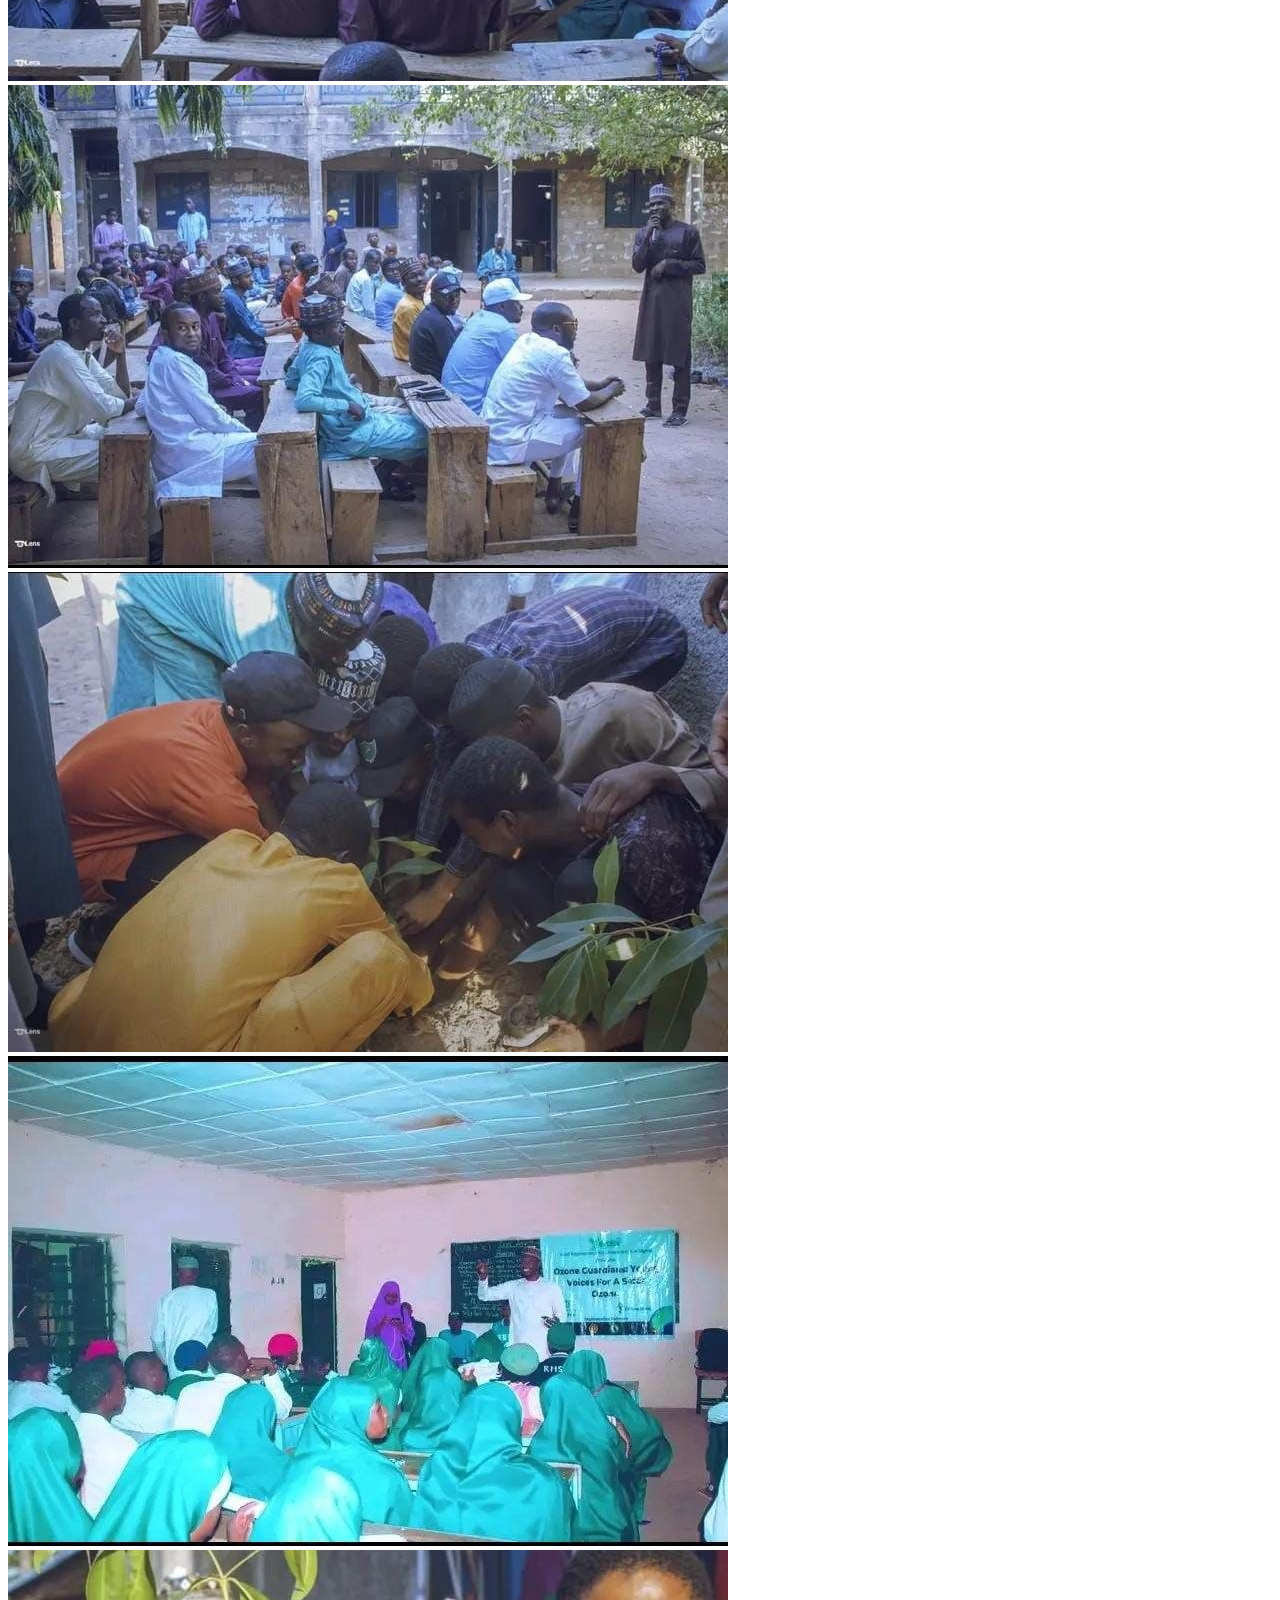
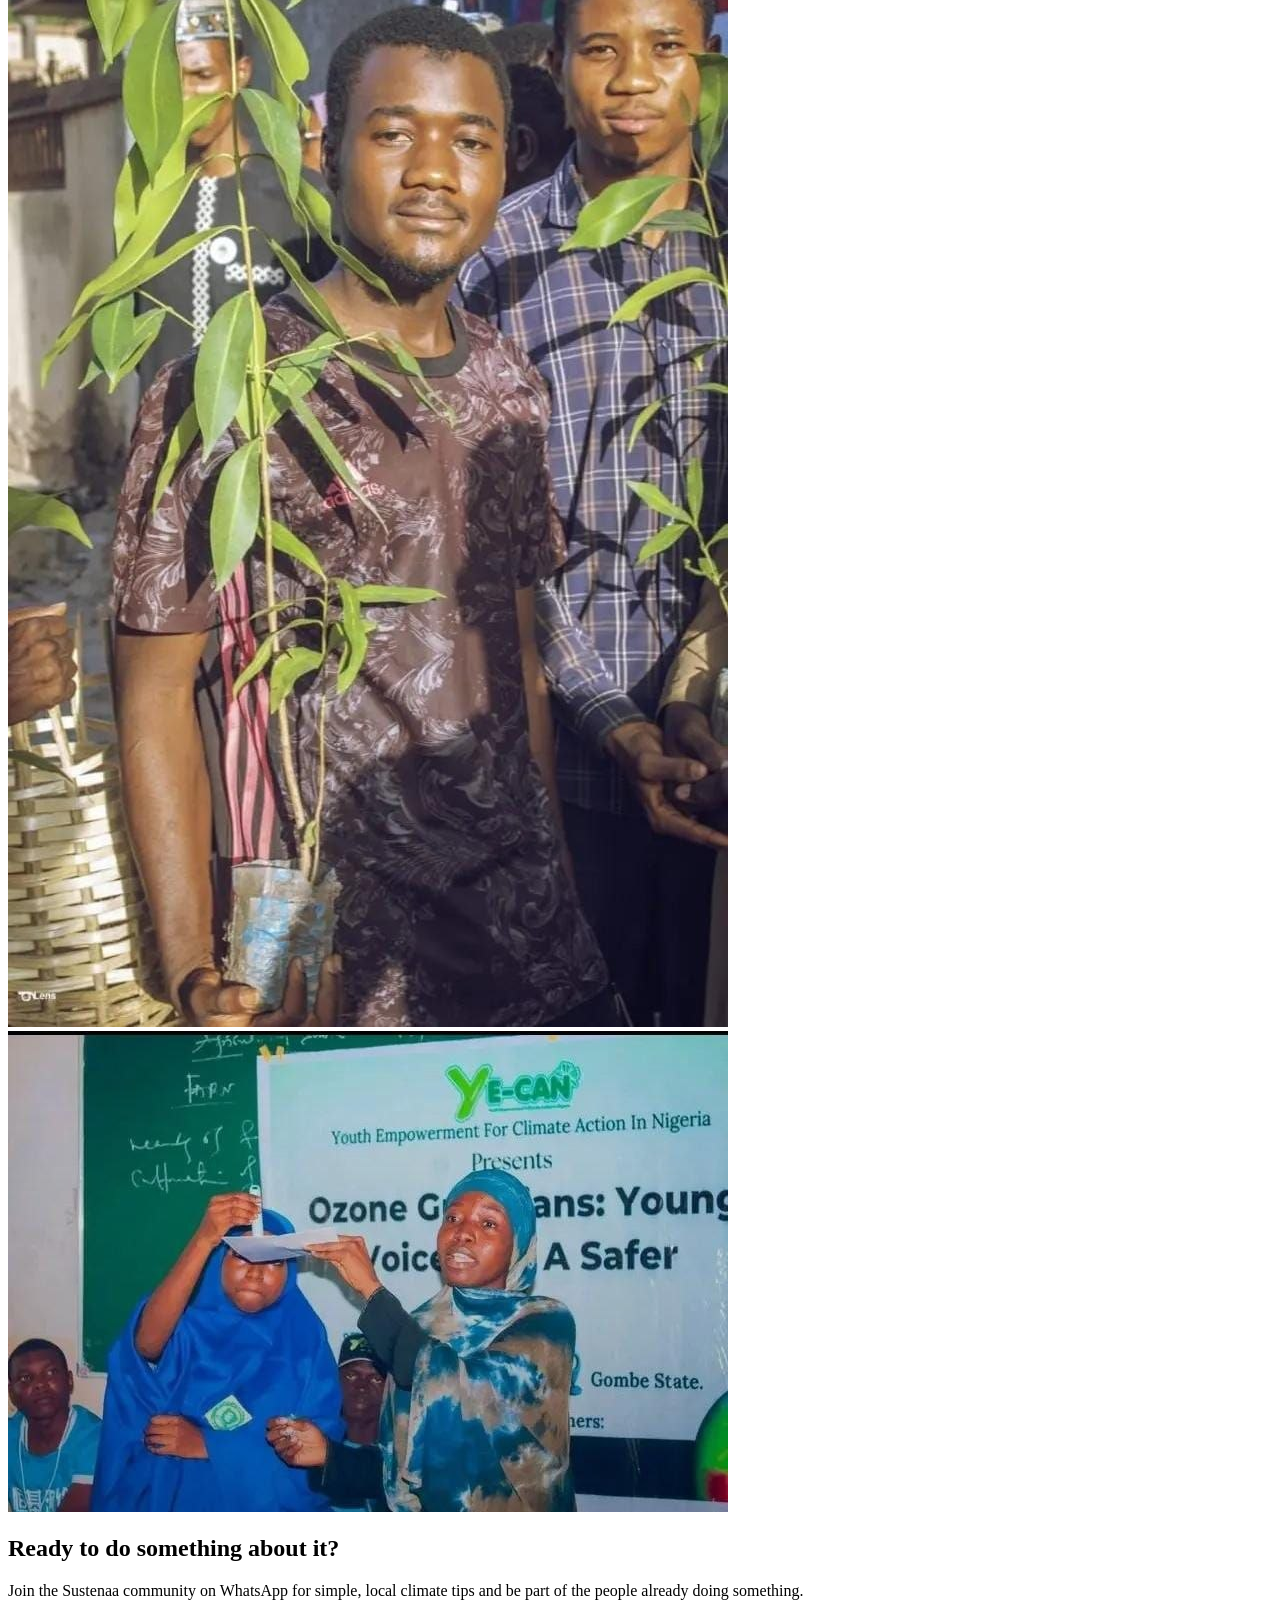
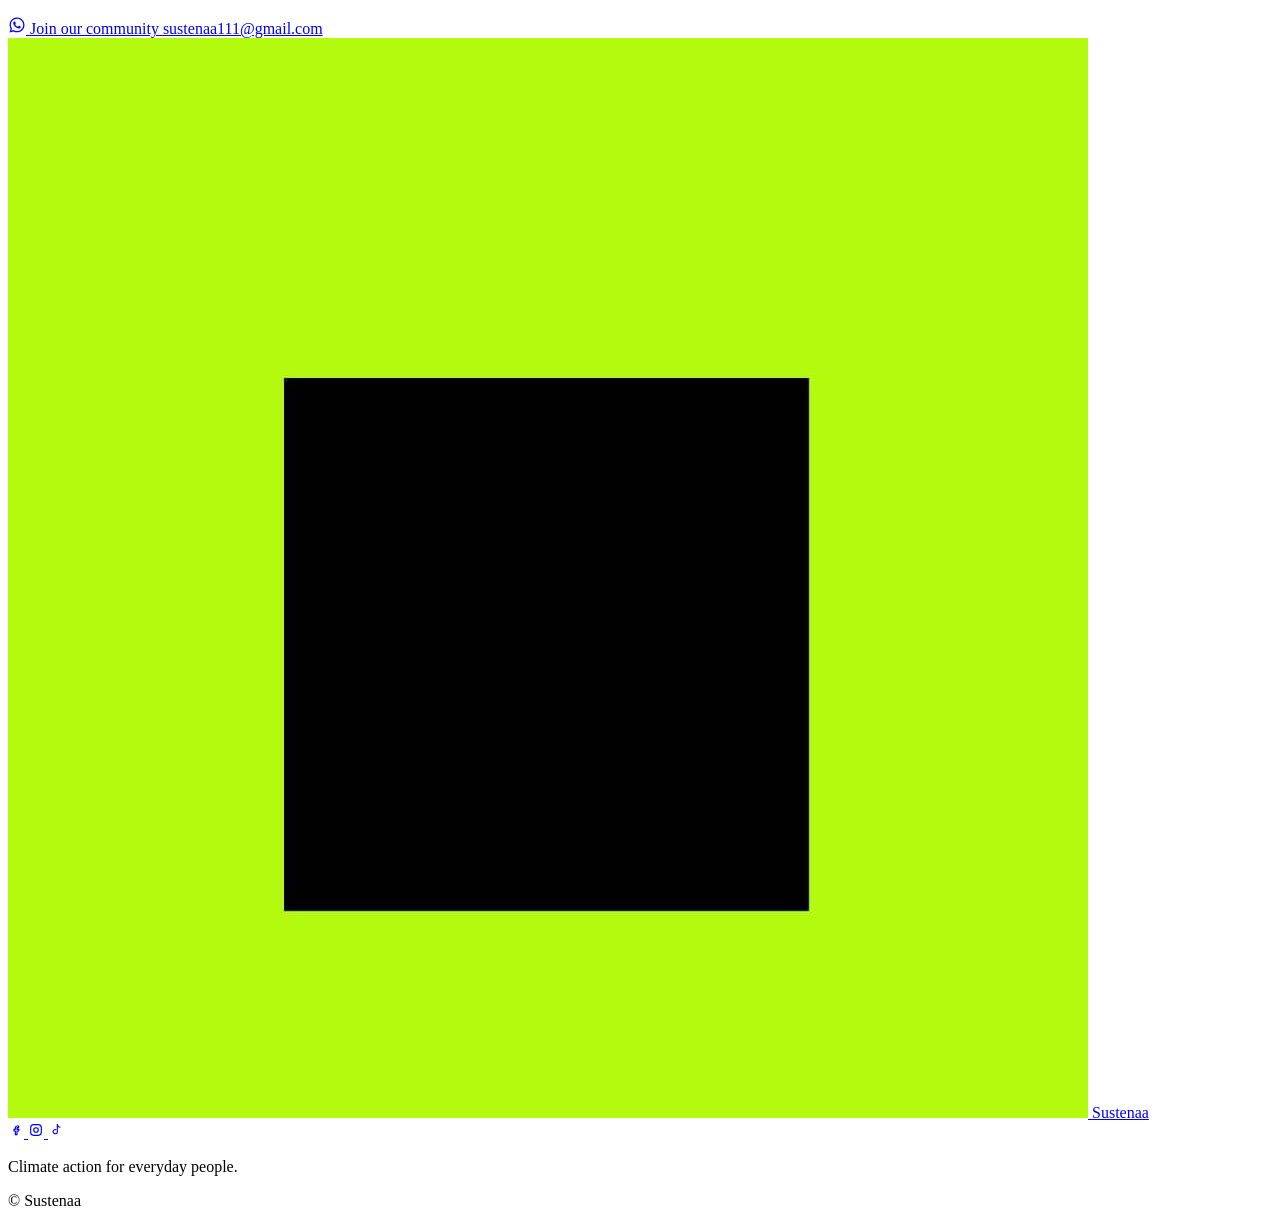
==== commit 5ade842e: "Update Consult button and program lead name" ====
--- a/index.html
+++ b/index.html
@@ -52,8 +52,9 @@
     </nav>
     <div class="flex items-center gap-2 sm:gap-3 shrink-0">
       <a href="consult.html"
-         class="inline-flex items-center gap-1 text-lime text-xs sm:text-sm font-semibold px-2.5 sm:px-4 py-1.5 sm:py-2 rounded-full border border-lime/50 hover:bg-lime hover:text-forest-900 transition-colors whitespace-nowrap">
-        Consult
+         class="inline-flex items-center gap-1 bg-forest-900/70 backdrop-blur-sm text-lime text-xs sm:text-sm font-semibold px-3 sm:px-4 py-1.5 sm:py-2 rounded-full border border-lime hover:bg-lime hover:text-forest-900 transition-colors whitespace-nowrap">
+        <span class="sm:hidden">Consult</span>
+        <span class="hidden sm:inline">Sustenaa Consult</span>
         <svg width="11" height="11" class="hidden sm:block" viewBox="0 0 24 24" fill="none" stroke="currentColor" stroke-width="2" stroke-linecap="round" stroke-linejoin="round" aria-hidden="true"><path d="M7 17 17 7"/><path d="M7 7h10v10"/></svg>
       </a>
       <a href="https://chat.whatsapp.com/FzljocuZ0we1xKfRm27XJS?s=cl&p=a&ilr=0"
@@ -208,7 +209,7 @@
           <img src="program.jpg" alt="Portrait of the Sustenaa Program &amp; Impact Lead" class="max-w-full max-h-full object-contain" />
         </div>
         <div class="p-7">
-          <h3 class="font-display text-xl font-medium">[Program &amp; Impact Lead Name]</h3>
+          <h3 class="font-display text-xl font-medium">Abubakar Hayatu</h3>
           <p class="text-soil text-sm font-semibold tracking-wide uppercase mt-1">Program &amp; Impact Lead</p>
           <p class="text-ink/65 mt-3 leading-relaxed text-sm">Designs and tracks Sustenaa's programs on the
             ground, making sure every initiative reaches the communities it's built for.</p>
@@ -227,25 +228,25 @@
         What this looks like on the ground.
       </h2>
     </div>
-  </div>
-
-  <div class="mt-16 impact-scroll-wrap reveal">
-    <div class="impact-fade impact-fade-left" aria-hidden="true"></div>
-    <div class="impact-fade impact-fade-right" aria-hidden="true"></div>
-    <div class="impact-track">
-      <div class="impact-card"><img src="impact-1.jpg" alt="Sustenaa impact photo 1" class="w-full h-full object-cover" /></div>
-      <div class="impact-card"><img src="impact-2.jpg" alt="Sustenaa impact photo 2" class="w-full h-full object-cover" /></div>
-      <div class="impact-card"><img src="impact-3.jpg" alt="Sustenaa impact photo 3" class="w-full h-full object-cover" /></div>
-      <div class="impact-card"><img src="impact-4.jpg" alt="Sustenaa impact photo 4" class="w-full h-full object-cover" /></div>
-      <div class="impact-card"><img src="impact-5.jpg" alt="Sustenaa impact photo 5" class="w-full h-full object-cover" /></div>
-      <div class="impact-card"><img src="impact-6.jpg" alt="Sustenaa impact photo 6" class="w-full h-full object-cover" /></div>
-      <!-- duplicated for a seamless loop -->
-      <div class="impact-card" aria-hidden="true"><img src="impact-1.jpg" alt="" class="w-full h-full object-cover" /></div>
-      <div class="impact-card" aria-hidden="true"><img src="impact-2.jpg" alt="" class="w-full h-full object-cover" /></div>
-      <div class="impact-card" aria-hidden="true"><img src="impact-3.jpg" alt="" class="w-full h-full object-cover" /></div>
-      <div class="impact-card" aria-hidden="true"><img src="impact-4.jpg" alt="" class="w-full h-full object-cover" /></div>
-      <div class="impact-card" aria-hidden="true"><img src="impact-5.jpg" alt="" class="w-full h-full object-cover" /></div>
-      <div class="impact-card" aria-hidden="true"><img src="impact-6.jpg" alt="" class="w-full h-full object-cover" /></div>
+
+    <div class="mt-16 impact-scroll-wrap reveal">
+      <div class="impact-fade impact-fade-left" aria-hidden="true"></div>
+      <div class="impact-fade impact-fade-right" aria-hidden="true"></div>
+      <div class="impact-track">
+        <div class="impact-card"><img src="impact-1.jpg" alt="Sustenaa impact photo 1" class="w-full h-full object-cover" /></div>
+        <div class="impact-card"><img src="impact-2.jpg" alt="Sustenaa impact photo 2" class="w-full h-full object-cover" /></div>
+        <div class="impact-card"><img src="impact-3.jpg" alt="Sustenaa impact photo 3" class="w-full h-full object-cover" /></div>
+        <div class="impact-card"><img src="impact-4.jpg" alt="Sustenaa impact photo 4" class="w-full h-full object-cover" /></div>
+        <div class="impact-card"><img src="impact-5.jpg" alt="Sustenaa impact photo 5" class="w-full h-full object-cover" /></div>
+        <div class="impact-card"><img src="impact-6.jpg" alt="Sustenaa impact photo 6" class="w-full h-full object-cover" /></div>
+        <!-- duplicated for a seamless loop -->
+        <div class="impact-card" aria-hidden="true"><img src="impact-1.jpg" alt="" class="w-full h-full object-cover" /></div>
+        <div class="impact-card" aria-hidden="true"><img src="impact-2.jpg" alt="" class="w-full h-full object-cover" /></div>
+        <div class="impact-card" aria-hidden="true"><img src="impact-3.jpg" alt="" class="w-full h-full object-cover" /></div>
+        <div class="impact-card" aria-hidden="true"><img src="impact-4.jpg" alt="" class="w-full h-full object-cover" /></div>
+        <div class="impact-card" aria-hidden="true"><img src="impact-5.jpg" alt="" class="w-full h-full object-cover" /></div>
+        <div class="impact-card" aria-hidden="true"><img src="impact-6.jpg" alt="" class="w-full h-full object-cover" /></div>
+      </div>
     </div>
   </div>
 </section>
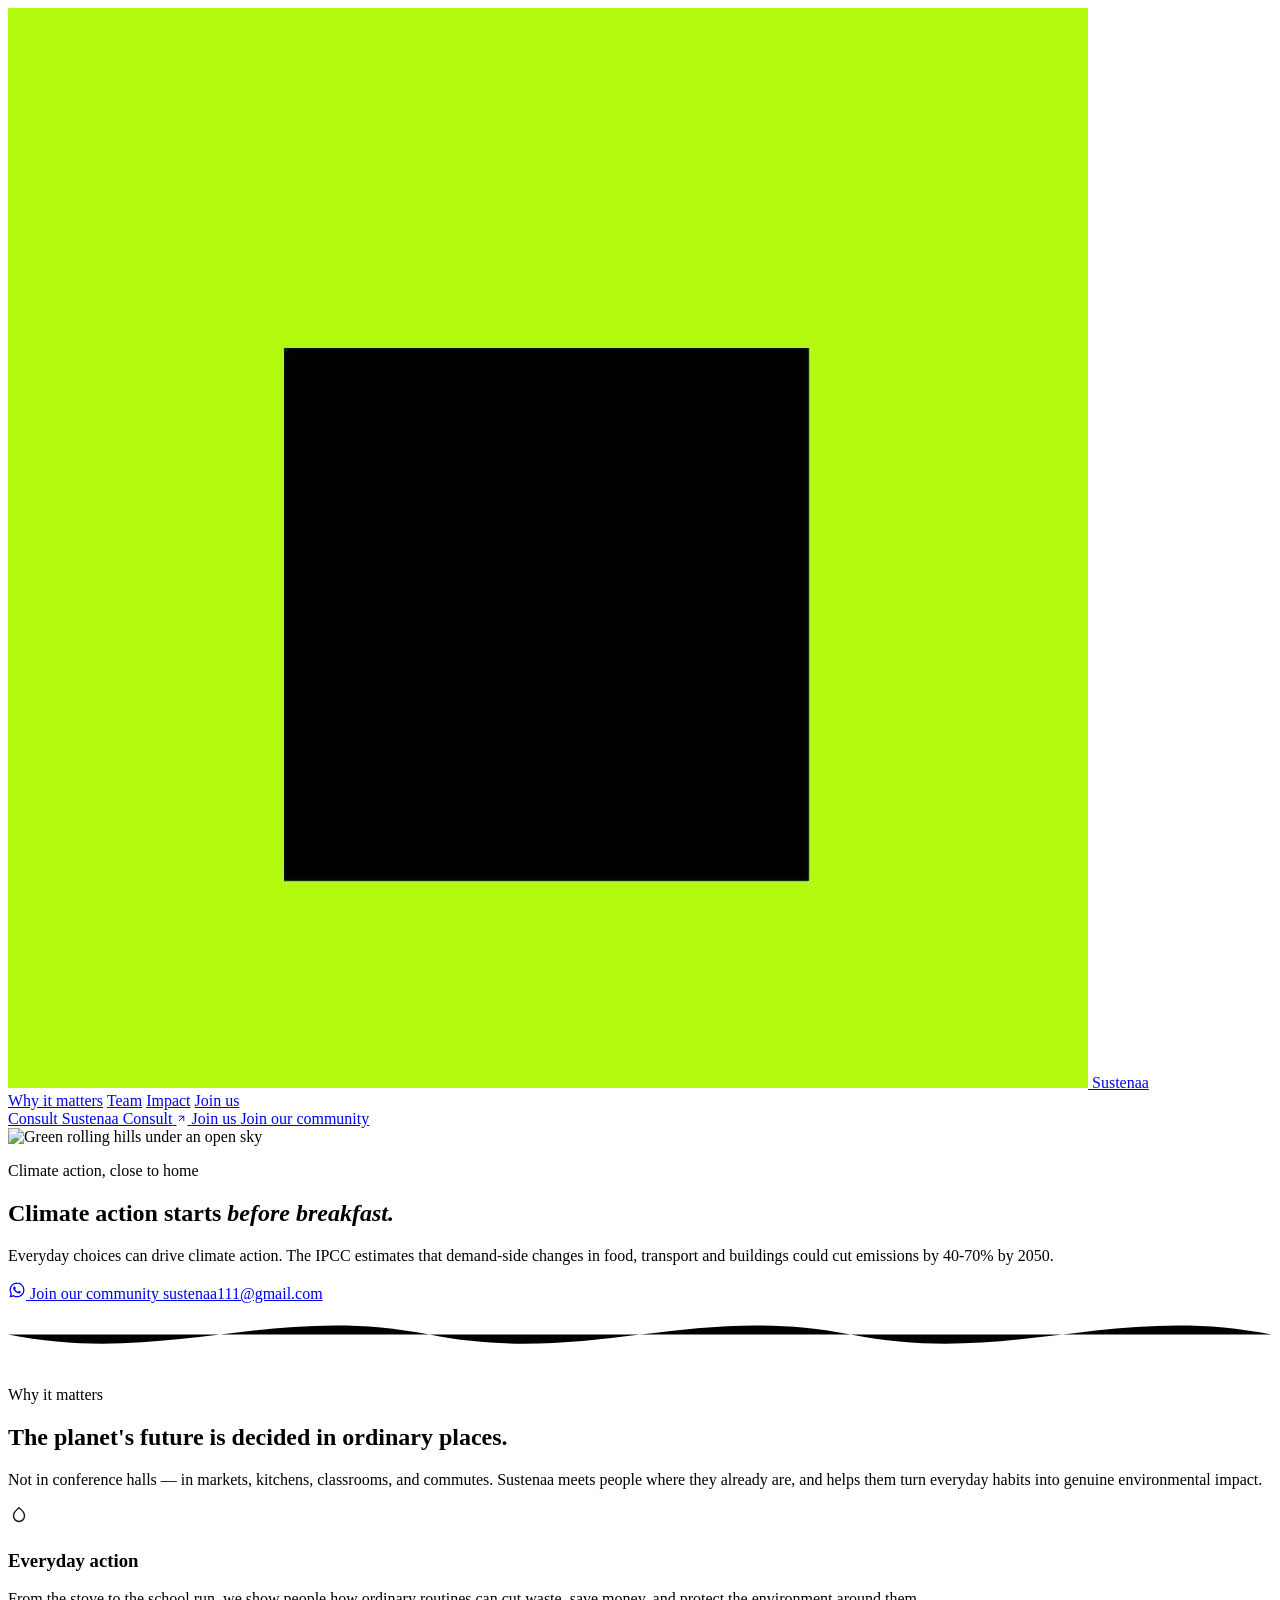
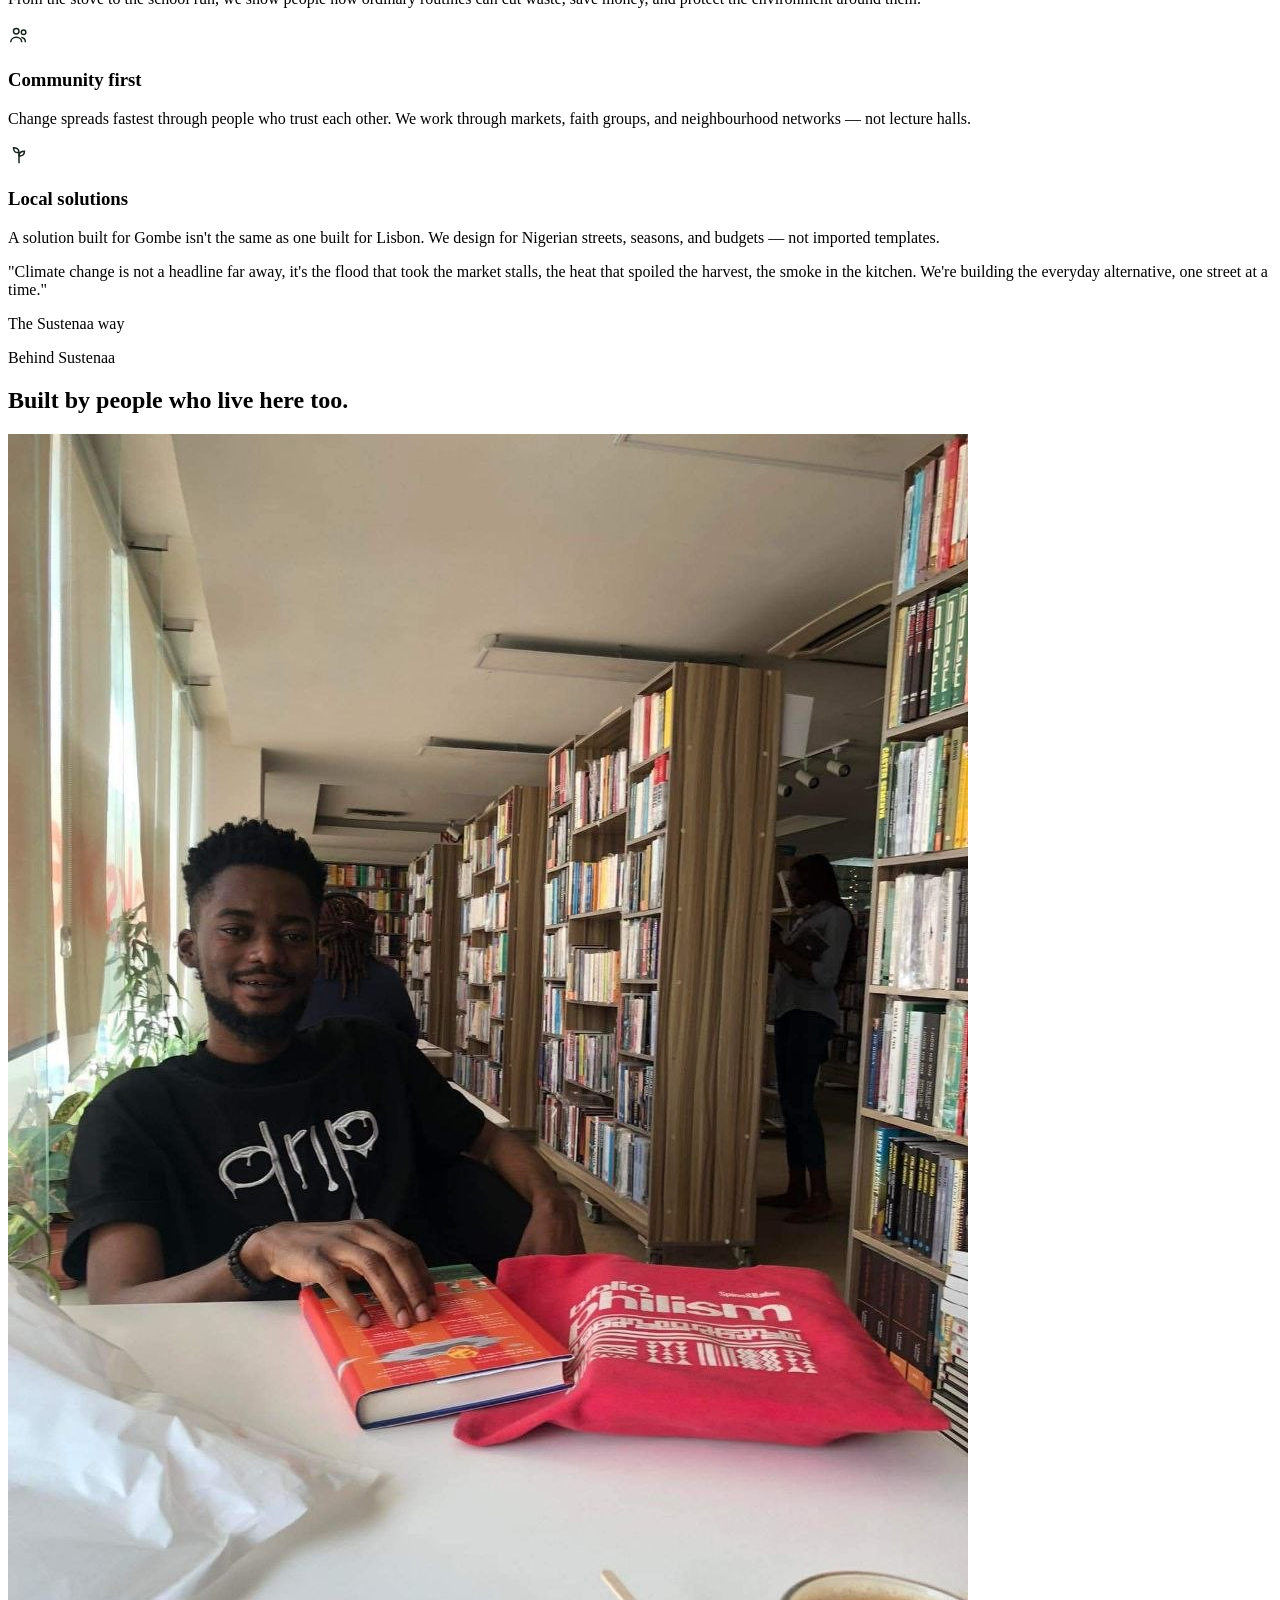
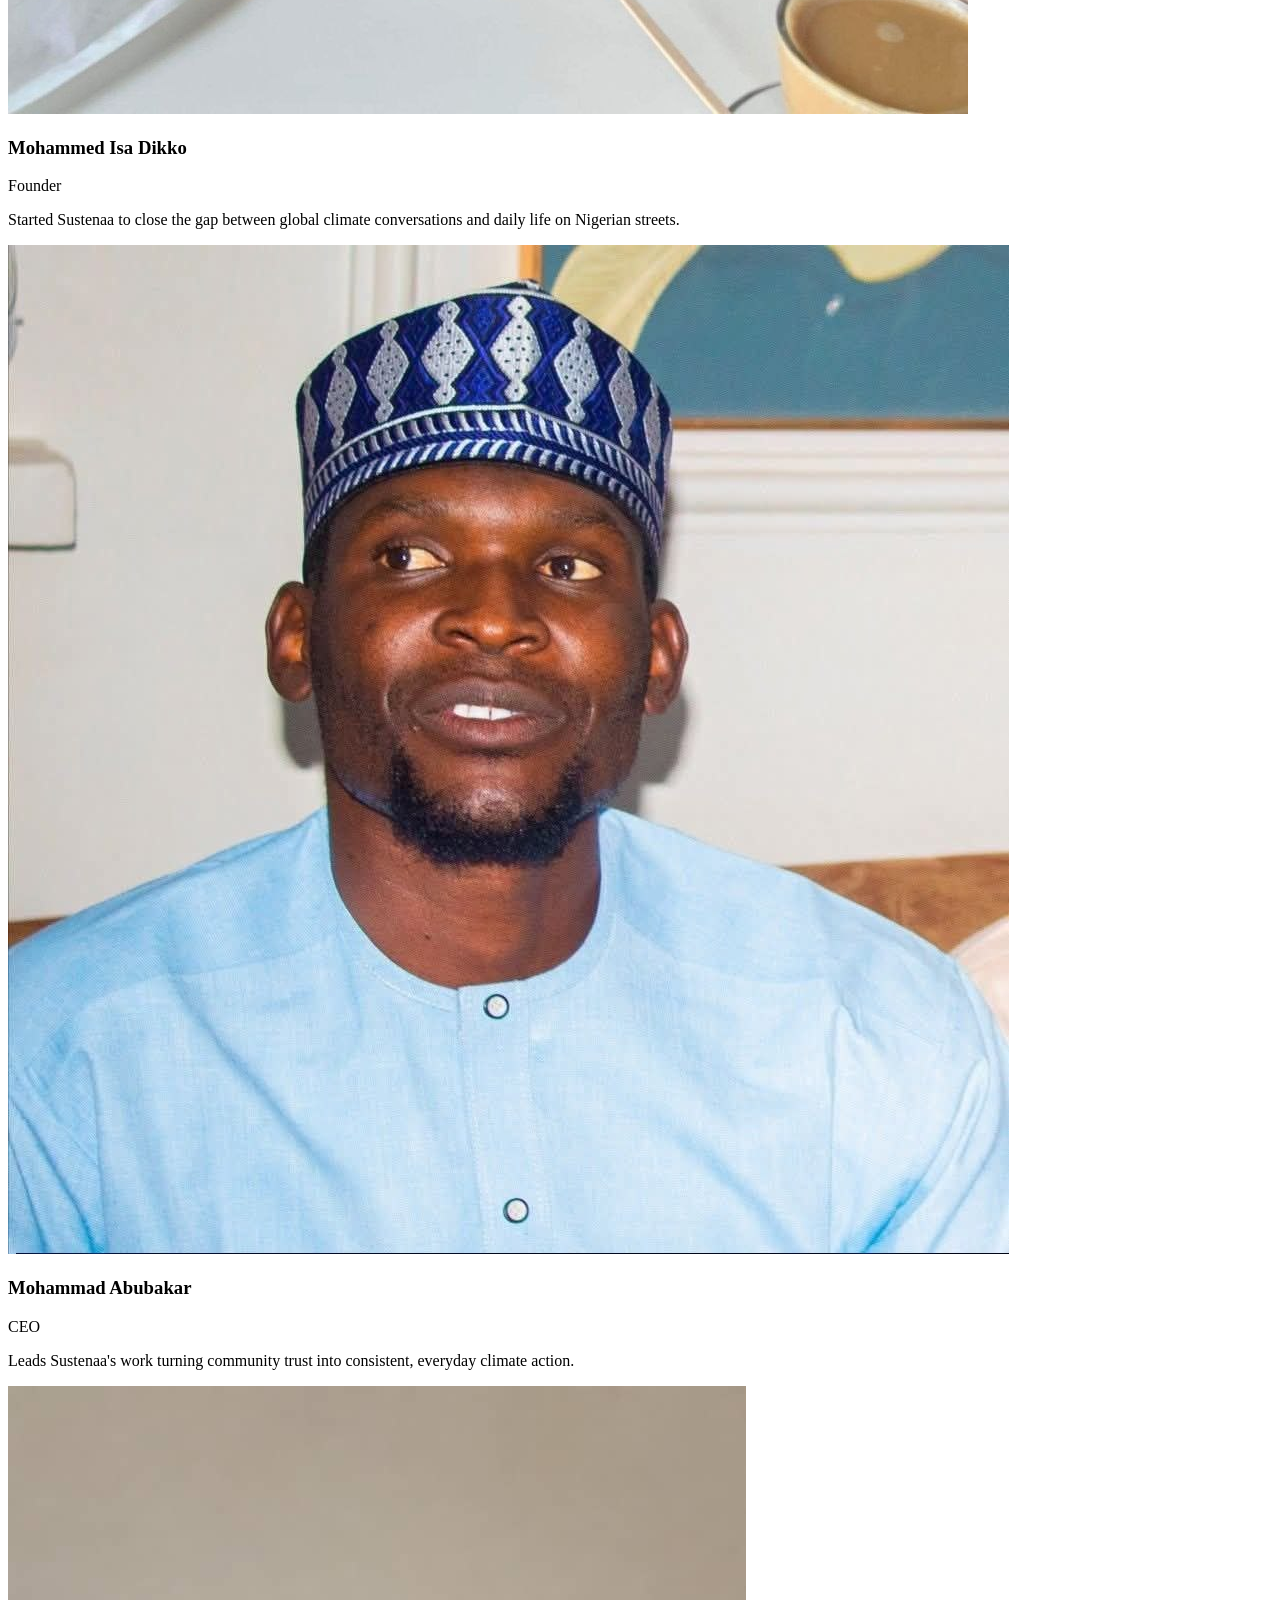
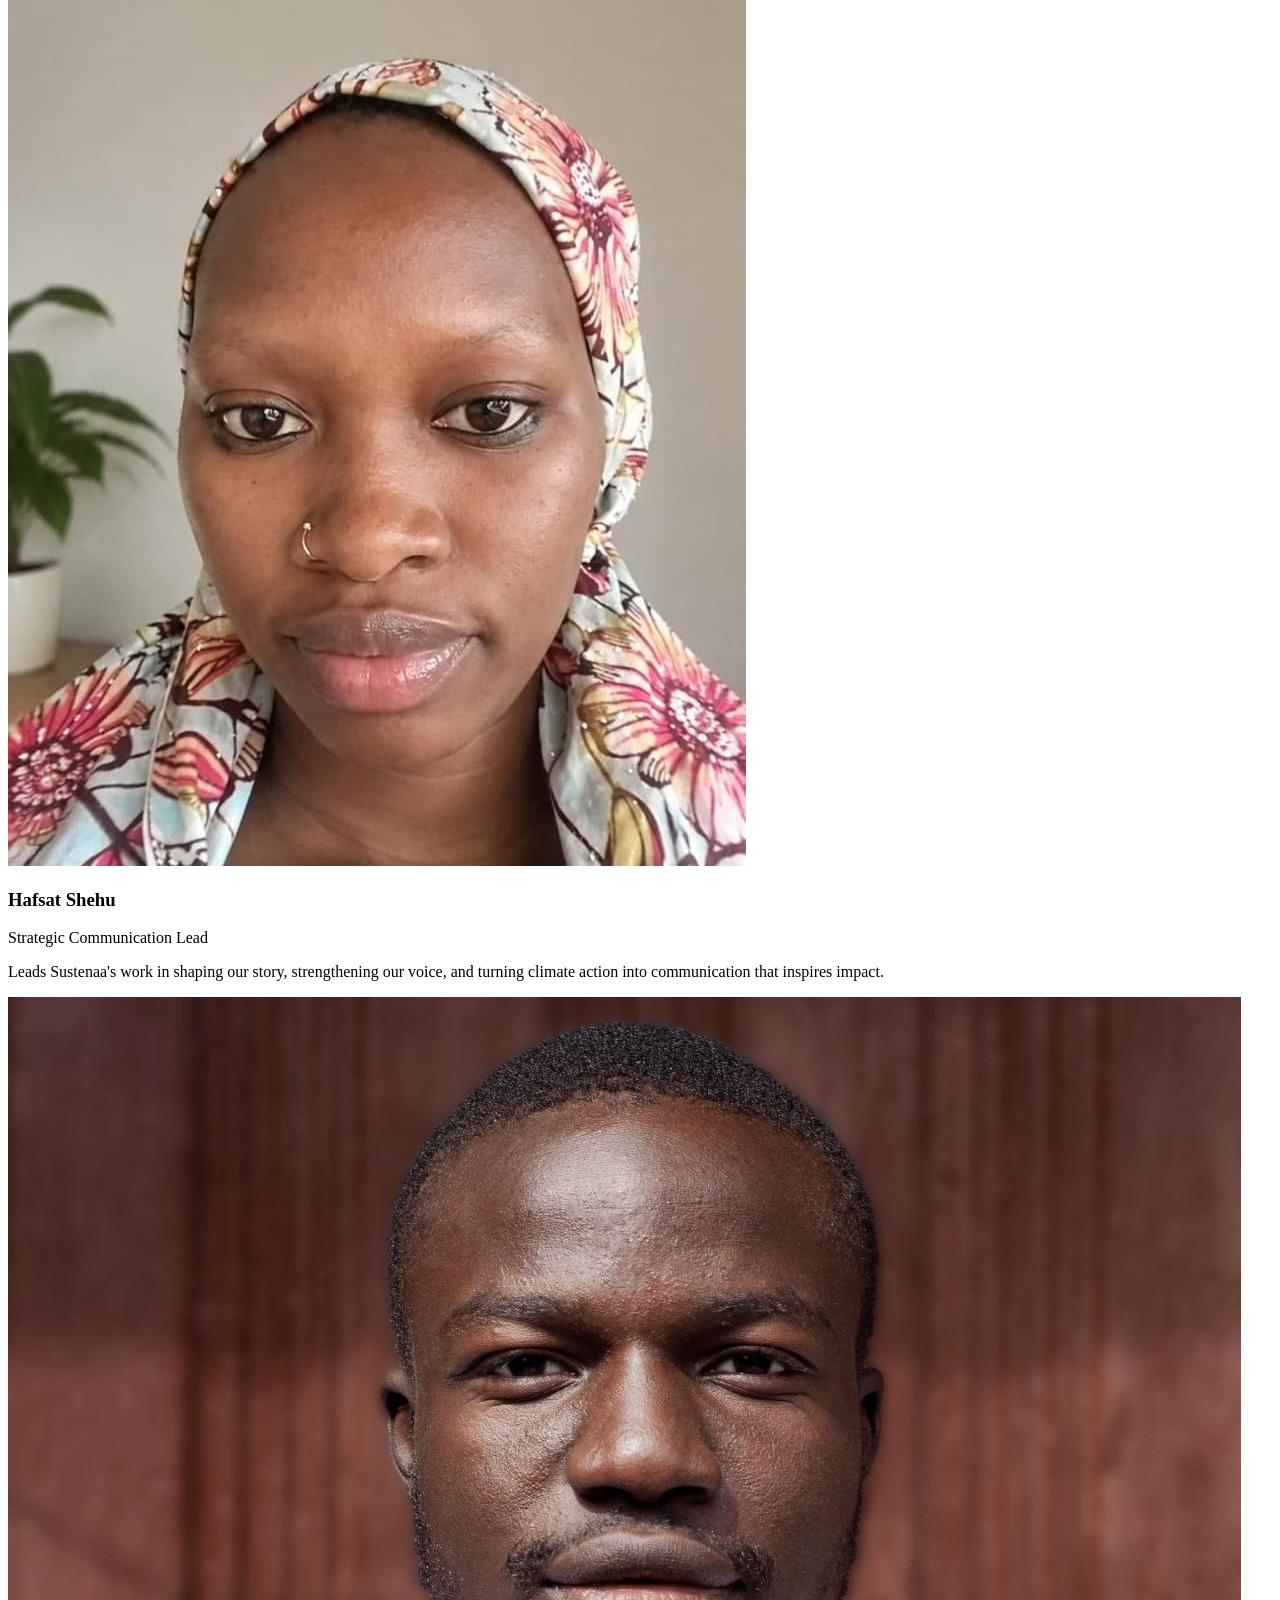
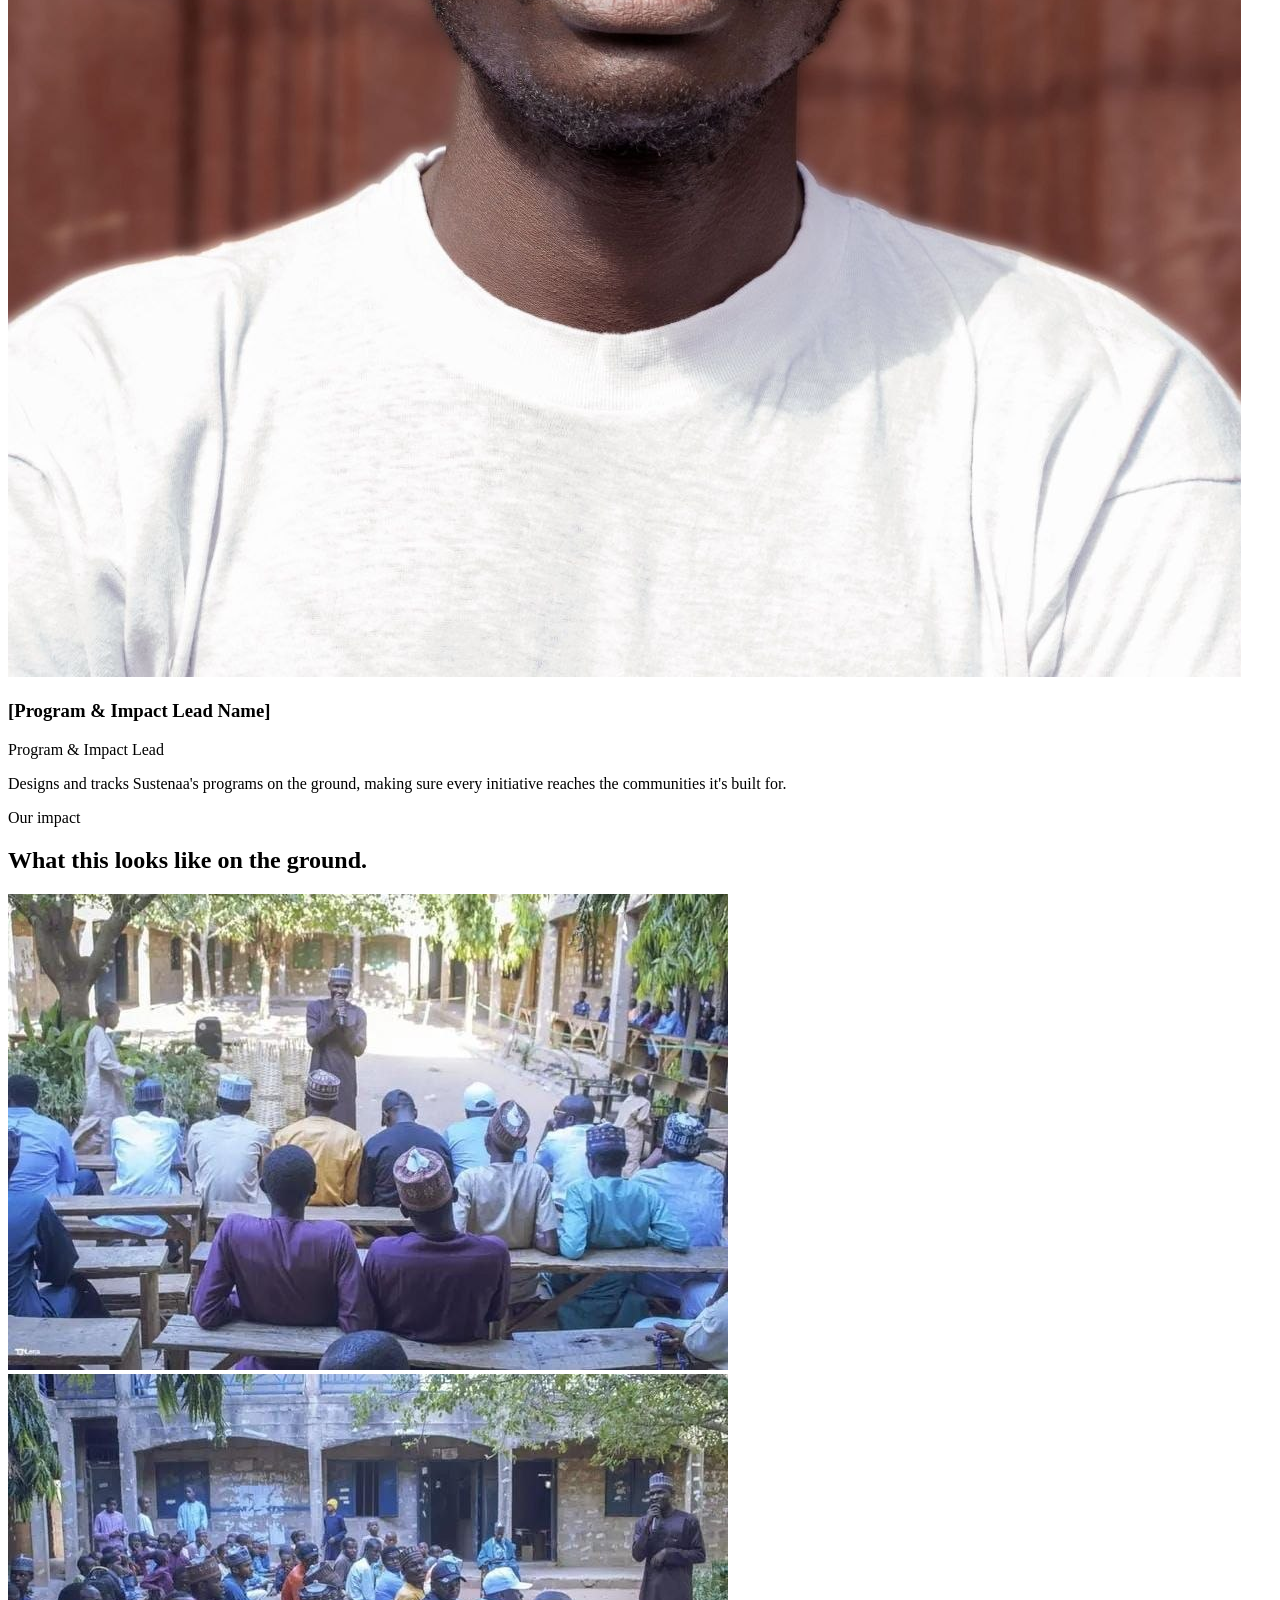
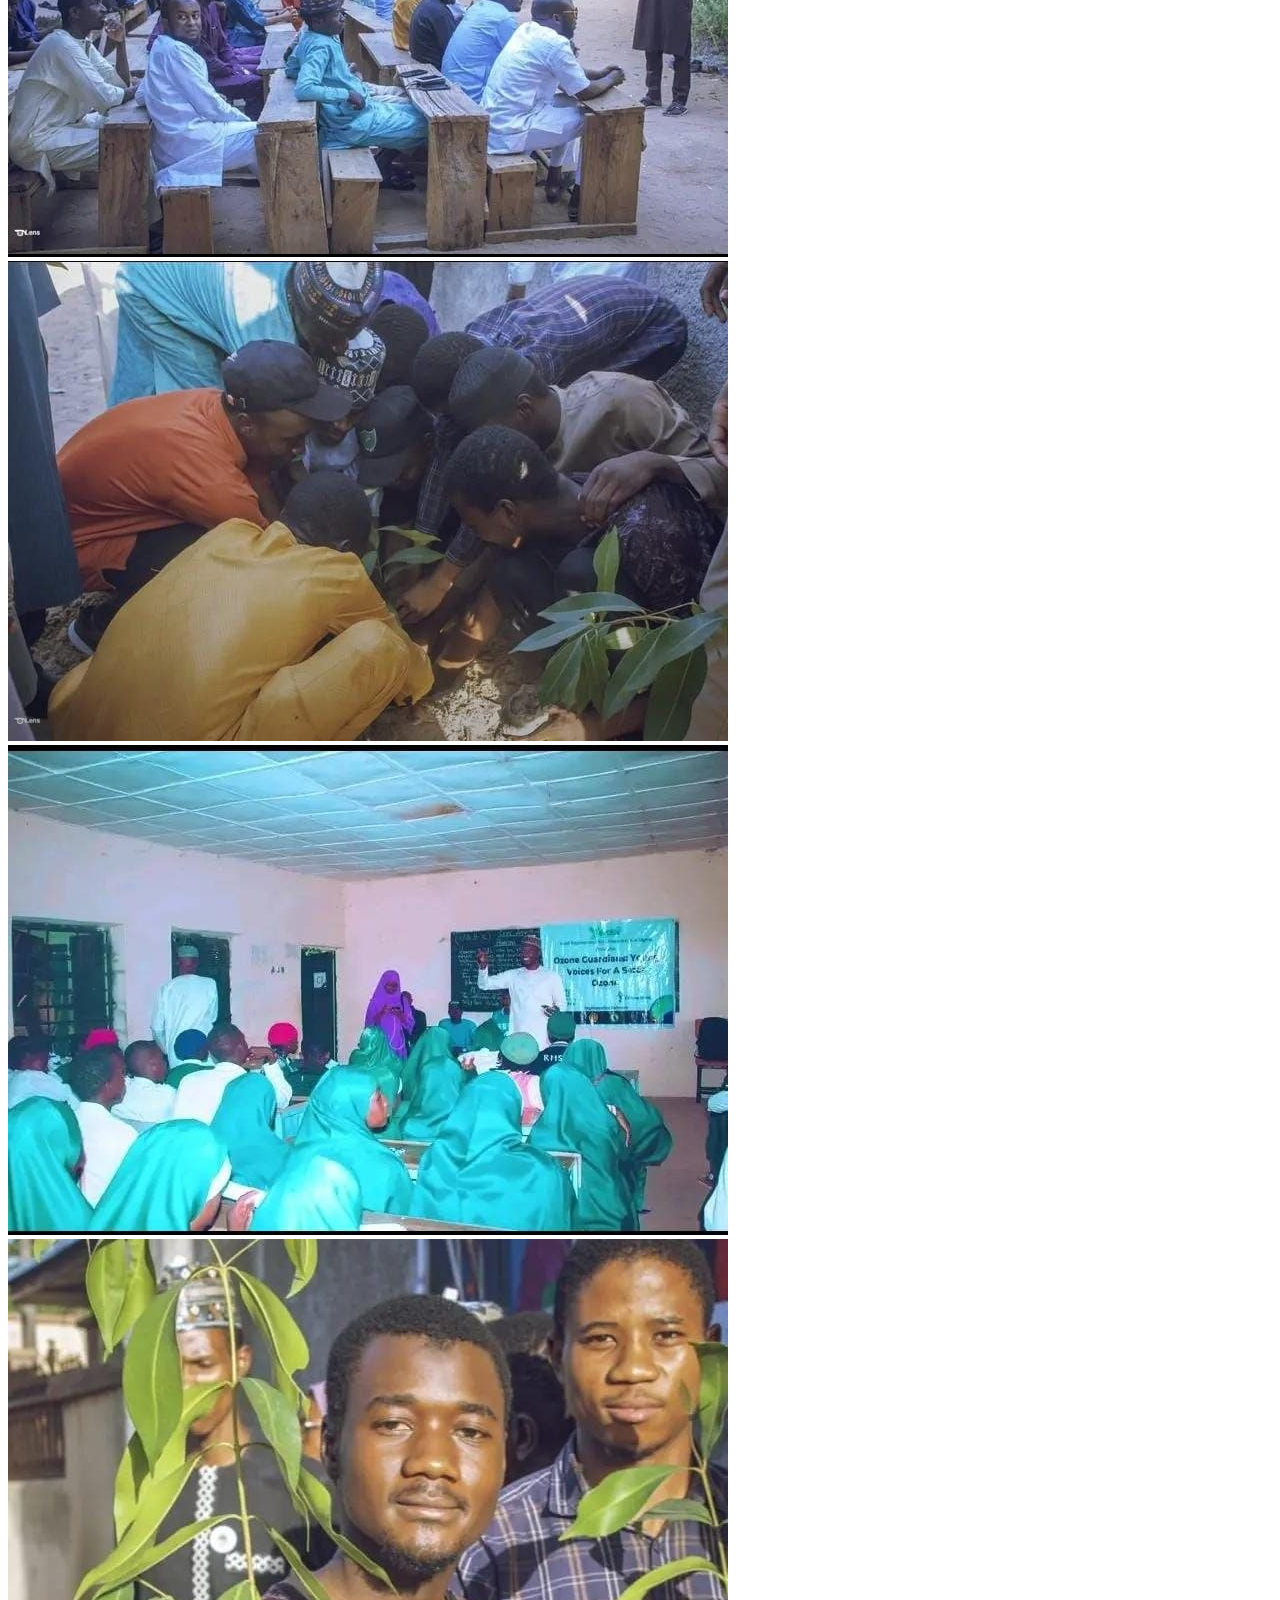
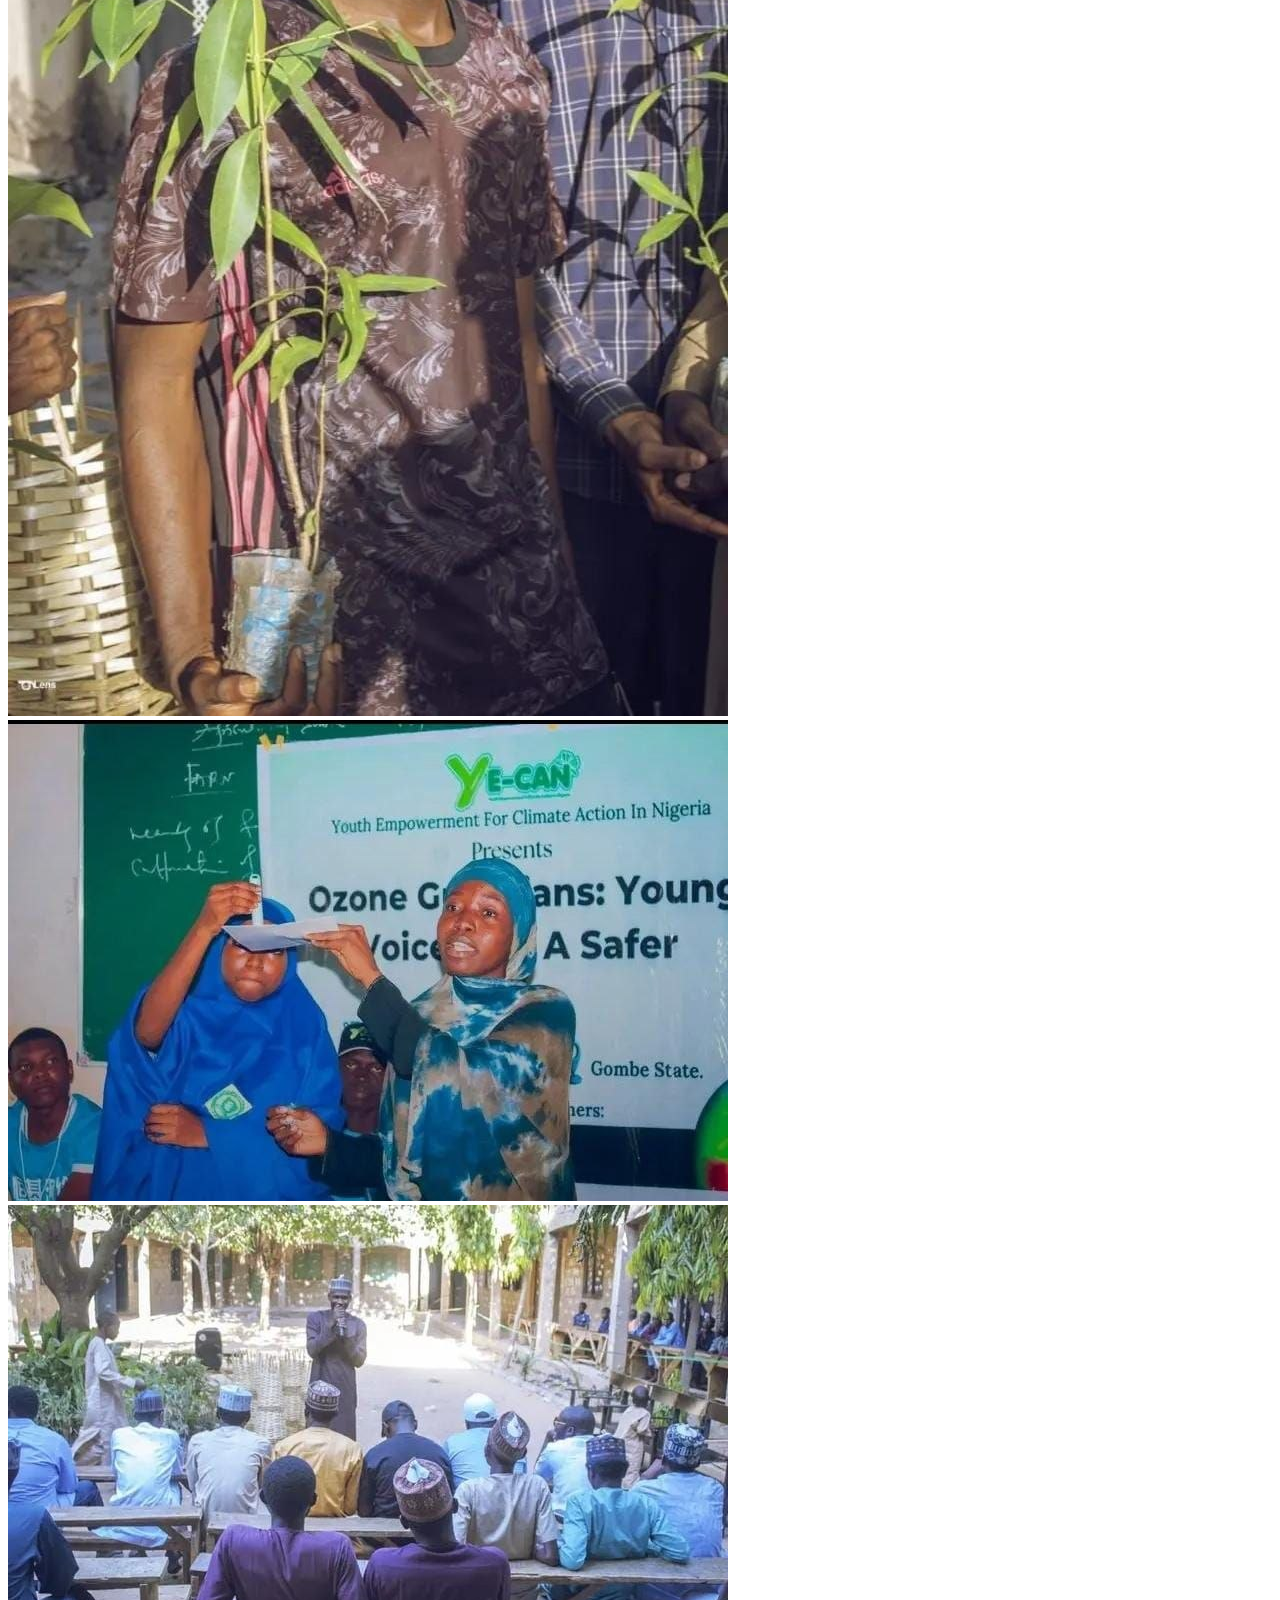
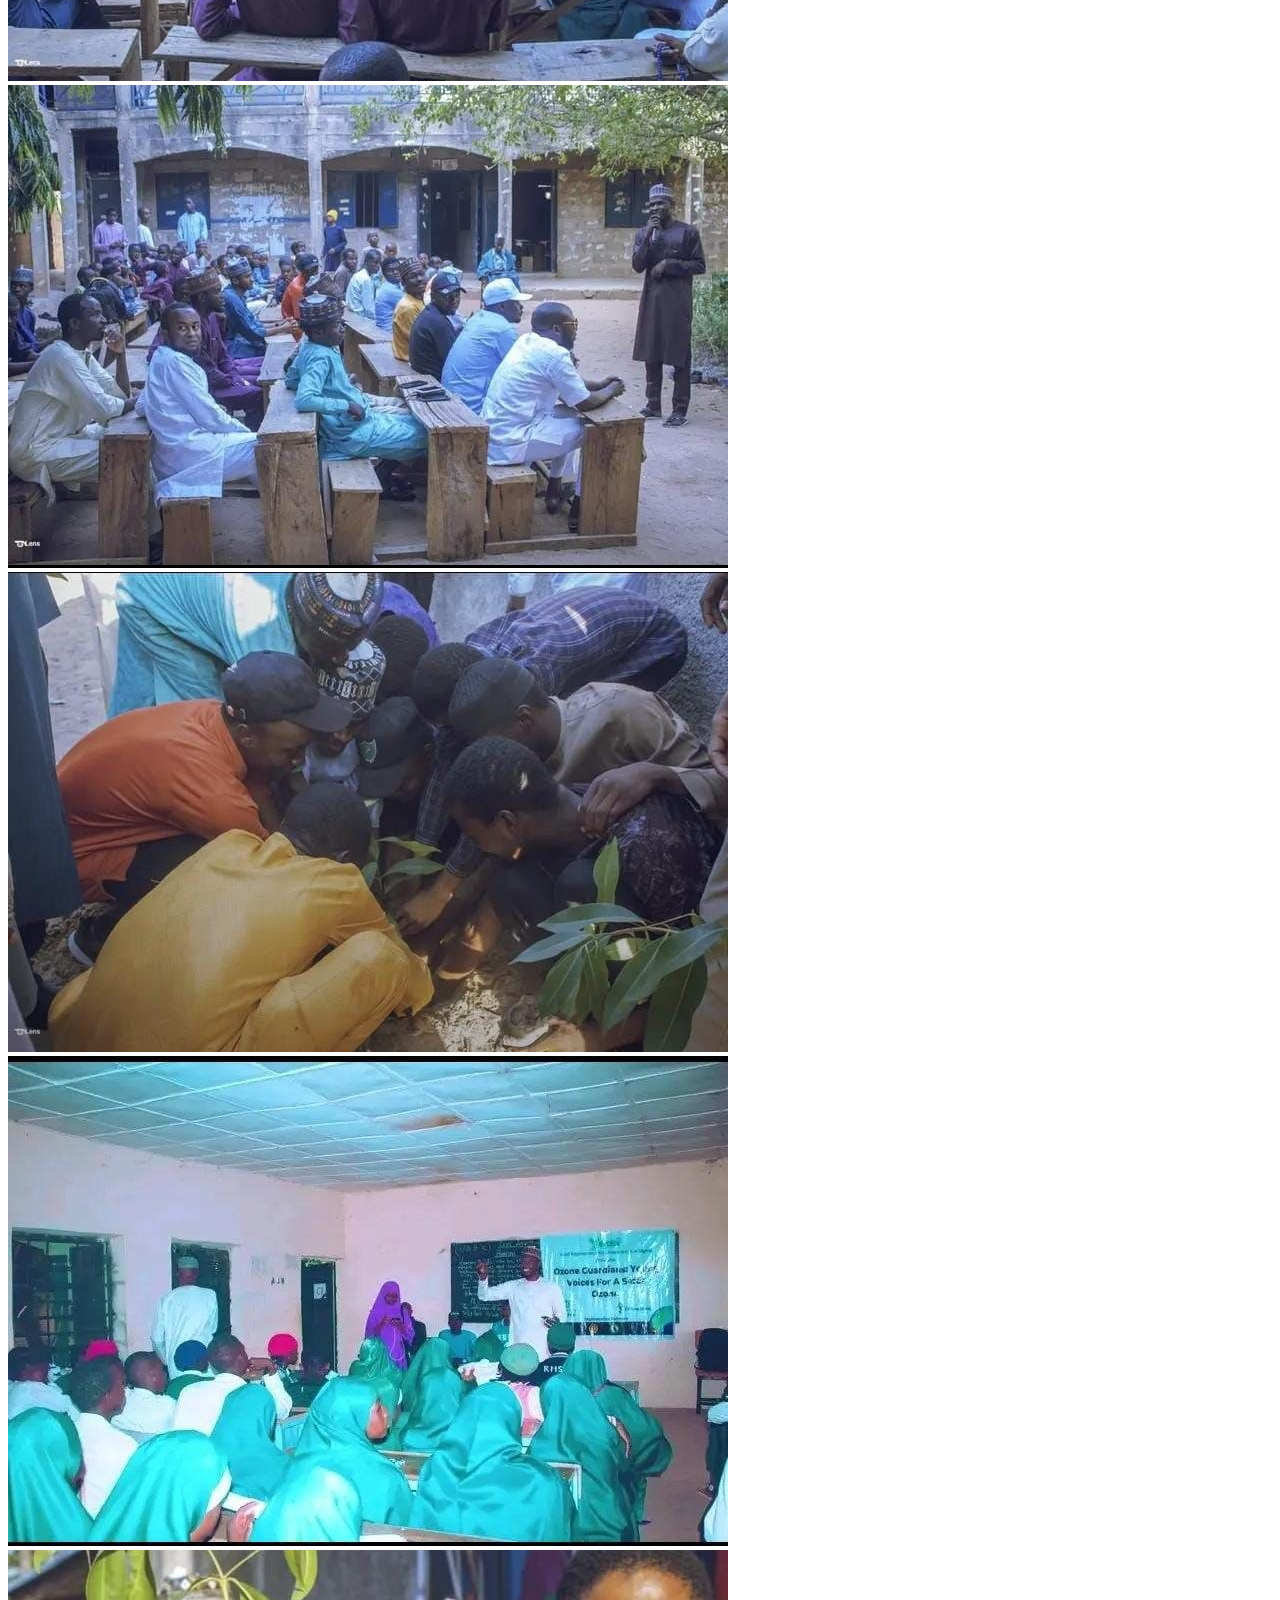
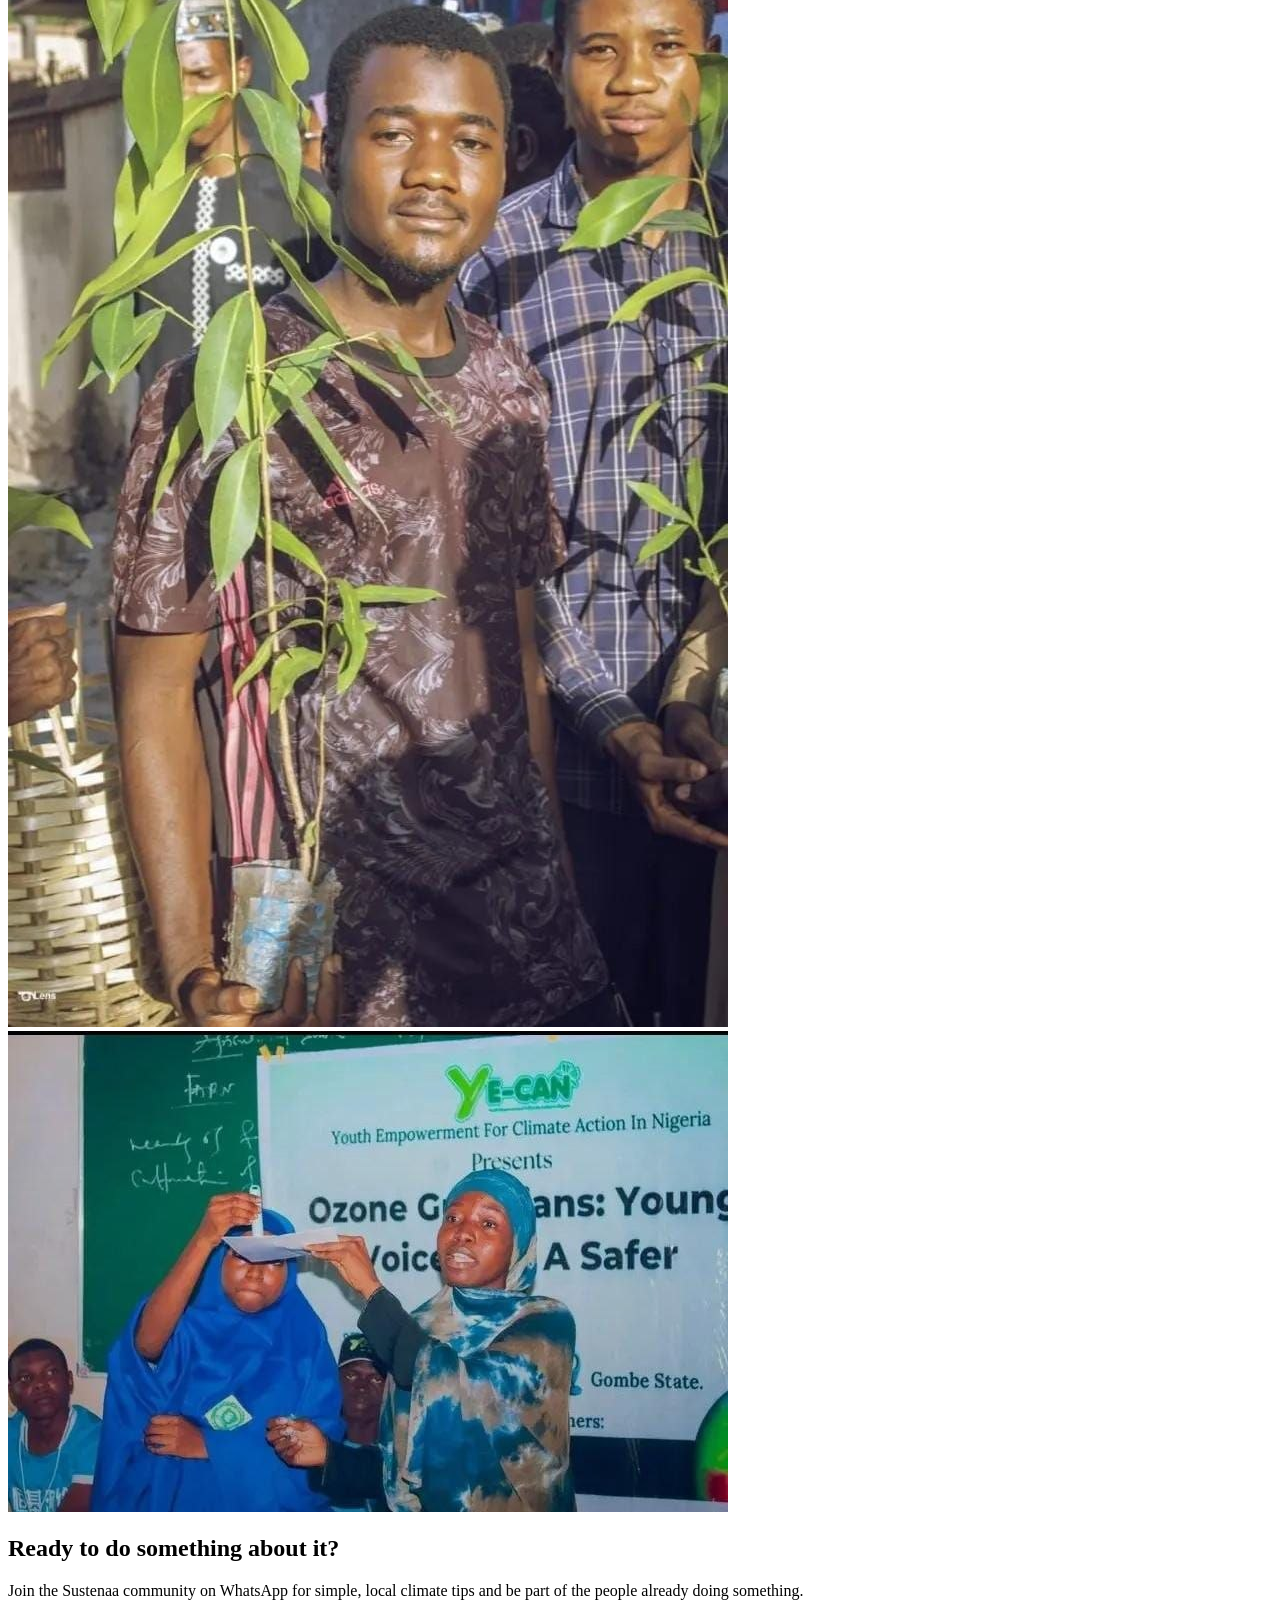
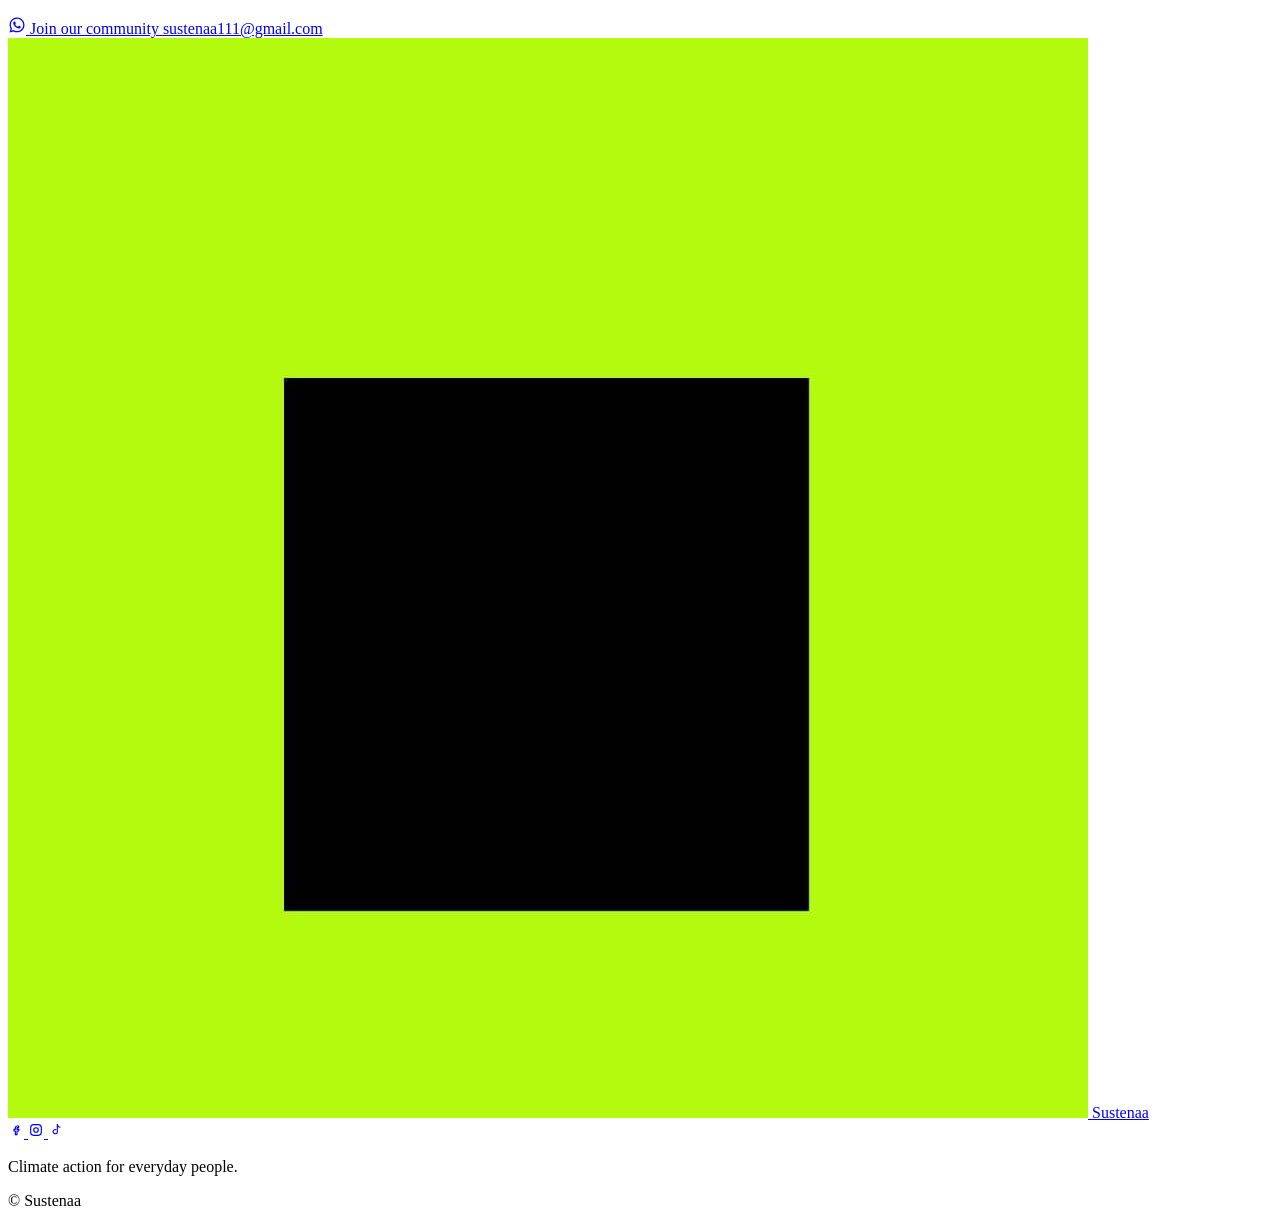
==== commit 1310a11b: "Update Program Lead name and adjust image styles" ====
--- a/index.html
+++ b/index.html
@@ -209,7 +209,7 @@
           <img src="program.jpg" alt="Portrait of the Sustenaa Program &amp; Impact Lead" class="max-w-full max-h-full object-contain" />
         </div>
         <div class="p-7">
-          <h3 class="font-display text-xl font-medium">Abubakar Hayatu</h3>
+          <h3 class="font-display text-xl font-medium">[Program &amp; Impact Lead Name]</h3>
           <p class="text-soil text-sm font-semibold tracking-wide uppercase mt-1">Program &amp; Impact Lead</p>
           <p class="text-ink/65 mt-3 leading-relaxed text-sm">Designs and tracks Sustenaa's programs on the
             ground, making sure every initiative reaches the communities it's built for.</p>
@@ -234,14 +234,14 @@
       <div class="impact-fade impact-fade-right" aria-hidden="true"></div>
       <div class="impact-track">
         <div class="impact-card"><img src="impact-1.jpg" alt="Sustenaa impact photo 1" class="w-full h-full object-cover" /></div>
-        <div class="impact-card"><img src="impact-2.jpg" alt="Sustenaa impact photo 2" class="w-full h-full object-cover" /></div>
+        <div class="impact-card"><img src="impact-2.jpg" alt="Sustenaa impact photo 2" class="w-full h-full object-cover" style="object-position: 85% 50%;" /></div>
         <div class="impact-card"><img src="impact-3.jpg" alt="Sustenaa impact photo 3" class="w-full h-full object-cover" /></div>
         <div class="impact-card"><img src="impact-4.jpg" alt="Sustenaa impact photo 4" class="w-full h-full object-cover" /></div>
         <div class="impact-card"><img src="impact-5.jpg" alt="Sustenaa impact photo 5" class="w-full h-full object-cover" /></div>
         <div class="impact-card"><img src="impact-6.jpg" alt="Sustenaa impact photo 6" class="w-full h-full object-cover" /></div>
         <!-- duplicated for a seamless loop -->
         <div class="impact-card" aria-hidden="true"><img src="impact-1.jpg" alt="" class="w-full h-full object-cover" /></div>
-        <div class="impact-card" aria-hidden="true"><img src="impact-2.jpg" alt="" class="w-full h-full object-cover" /></div>
+        <div class="impact-card" aria-hidden="true"><img src="impact-2.jpg" alt="" class="w-full h-full object-cover" style="object-position: 85% 50%;" /></div>
         <div class="impact-card" aria-hidden="true"><img src="impact-3.jpg" alt="" class="w-full h-full object-cover" /></div>
         <div class="impact-card" aria-hidden="true"><img src="impact-4.jpg" alt="" class="w-full h-full object-cover" /></div>
         <div class="impact-card" aria-hidden="true"><img src="impact-5.jpg" alt="" class="w-full h-full object-cover" /></div>
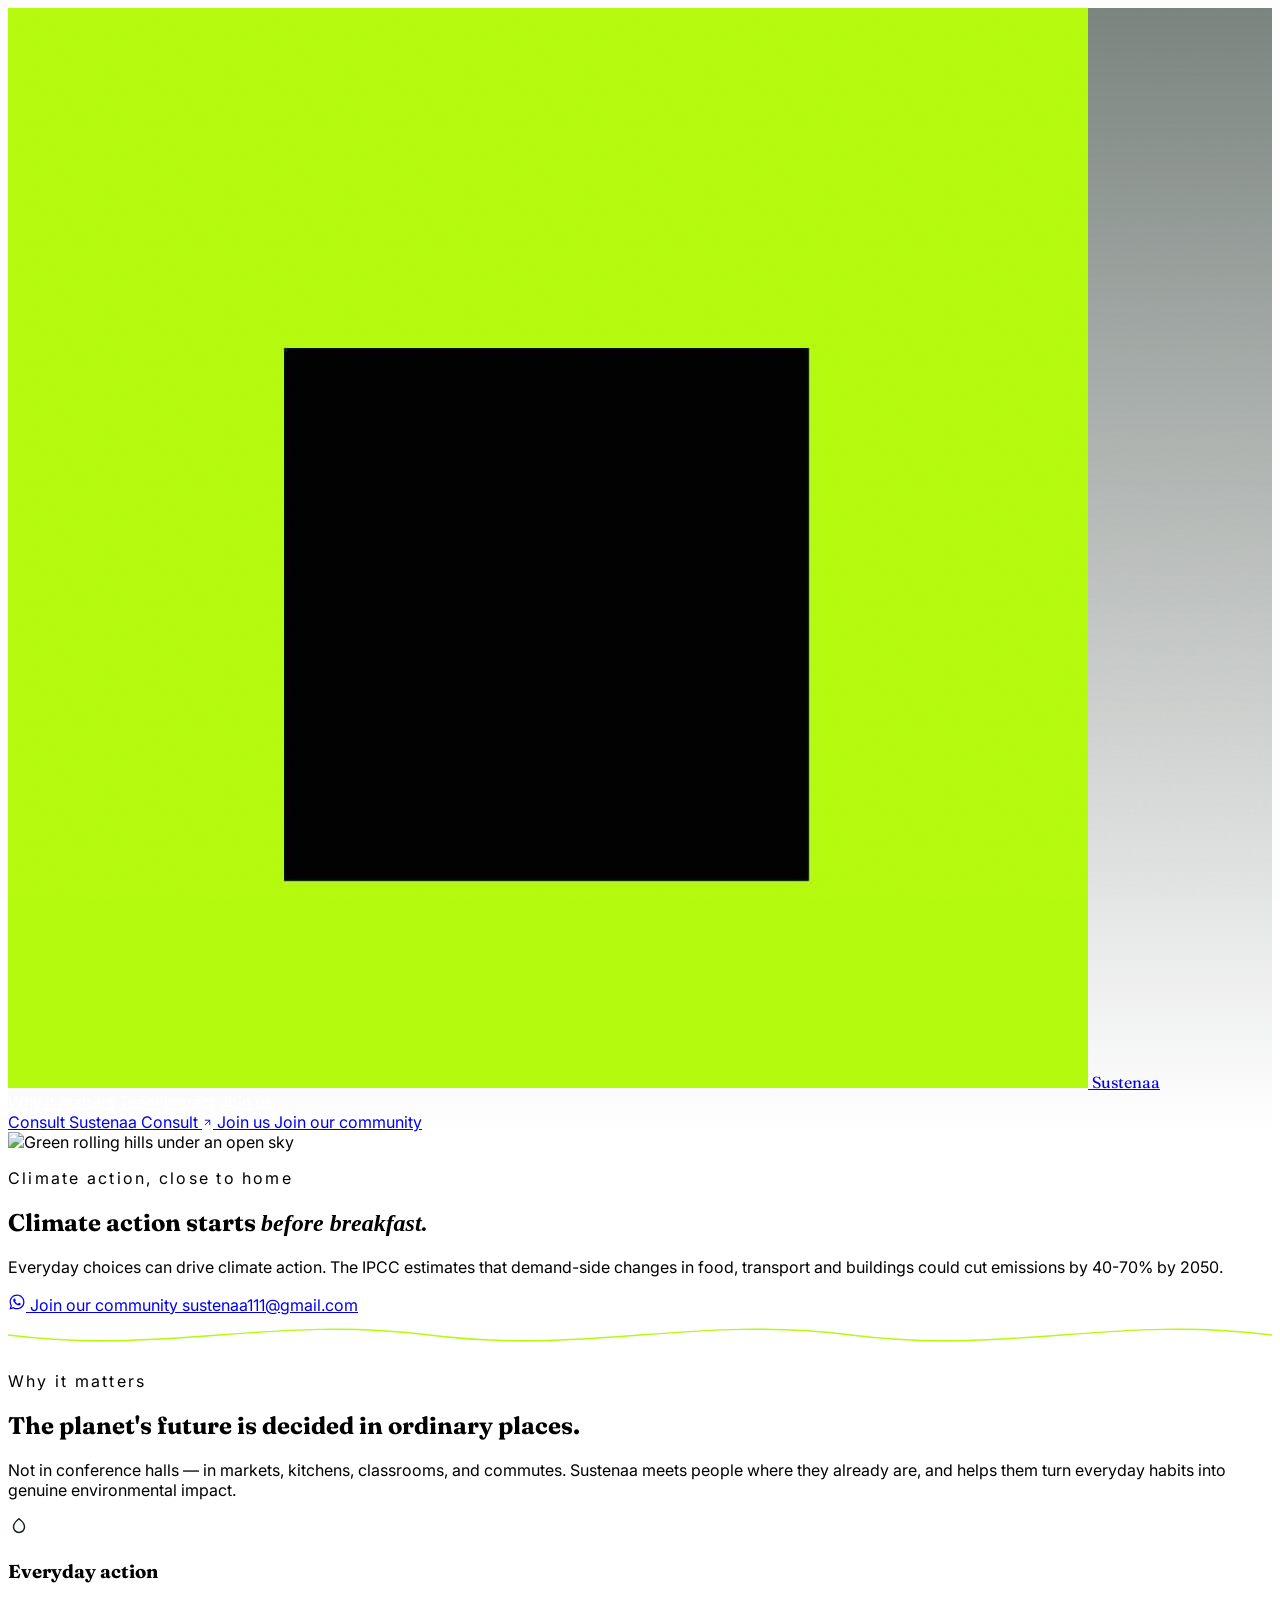
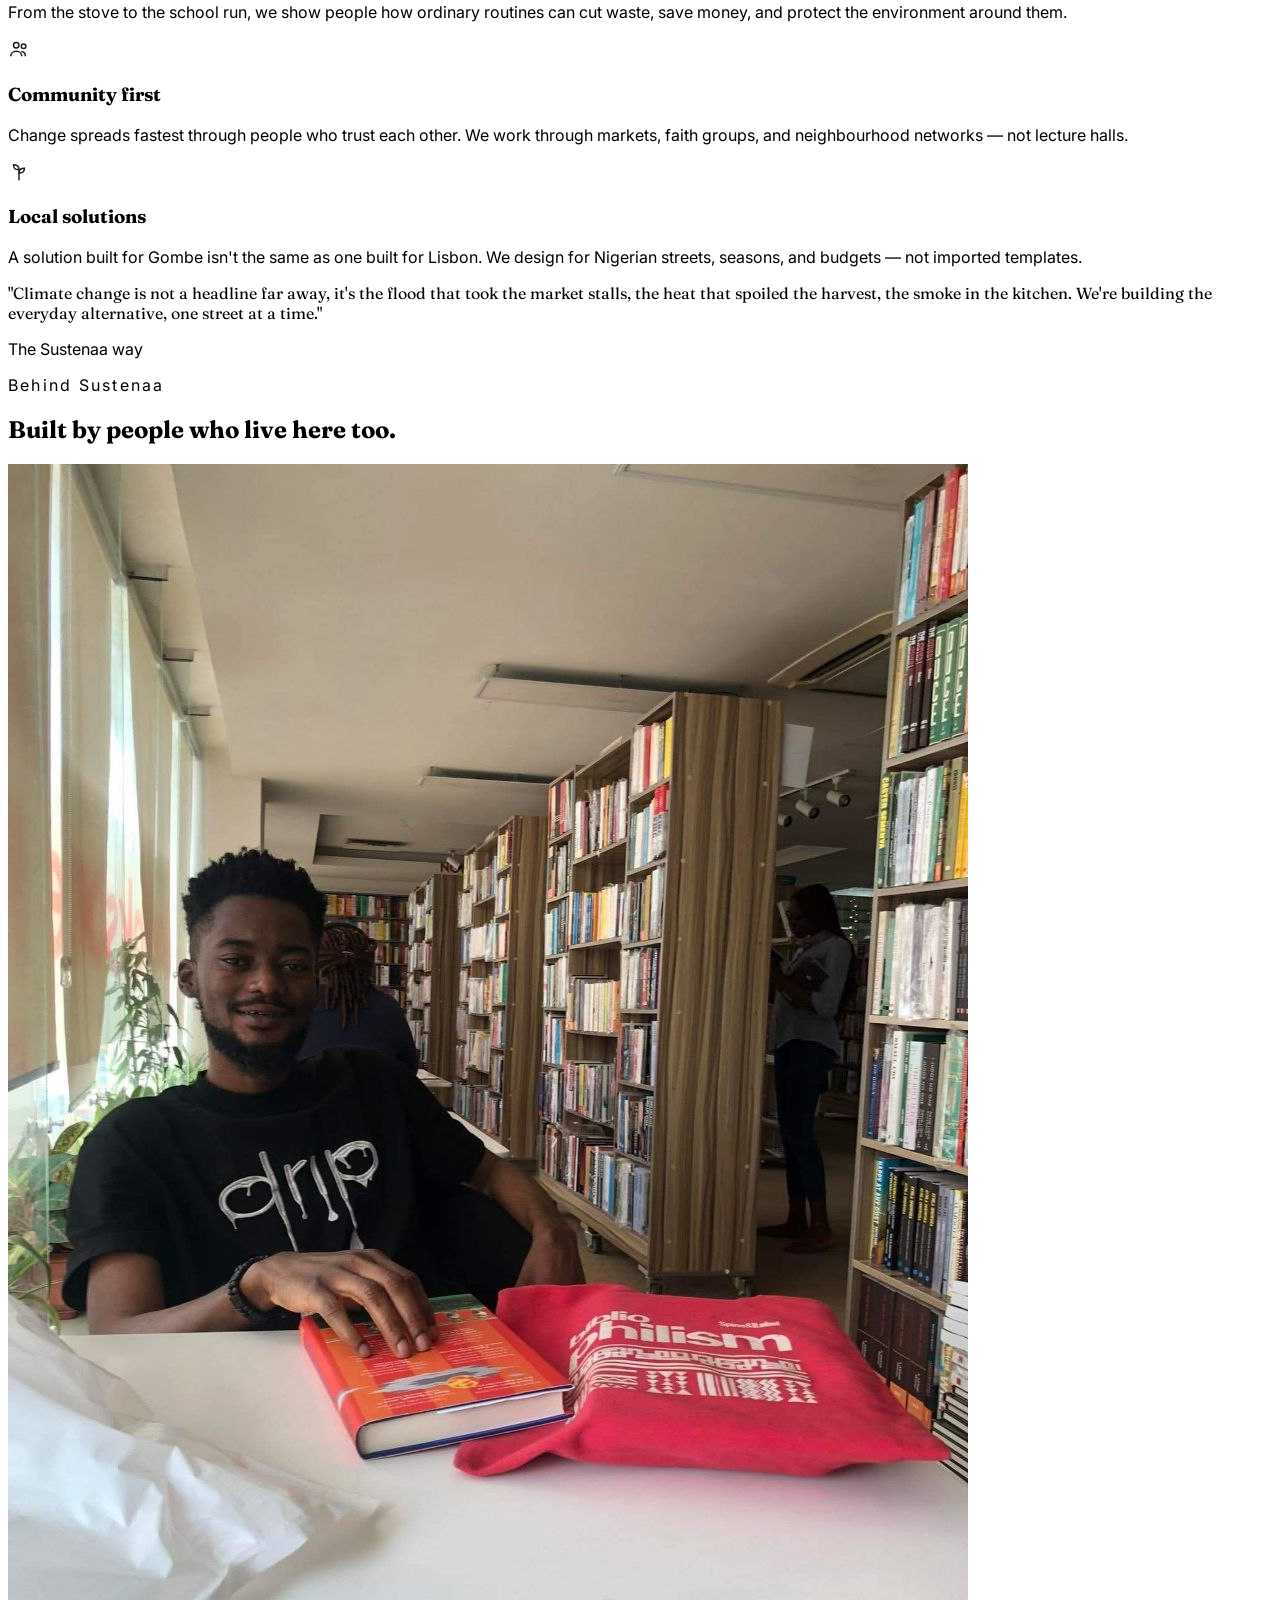
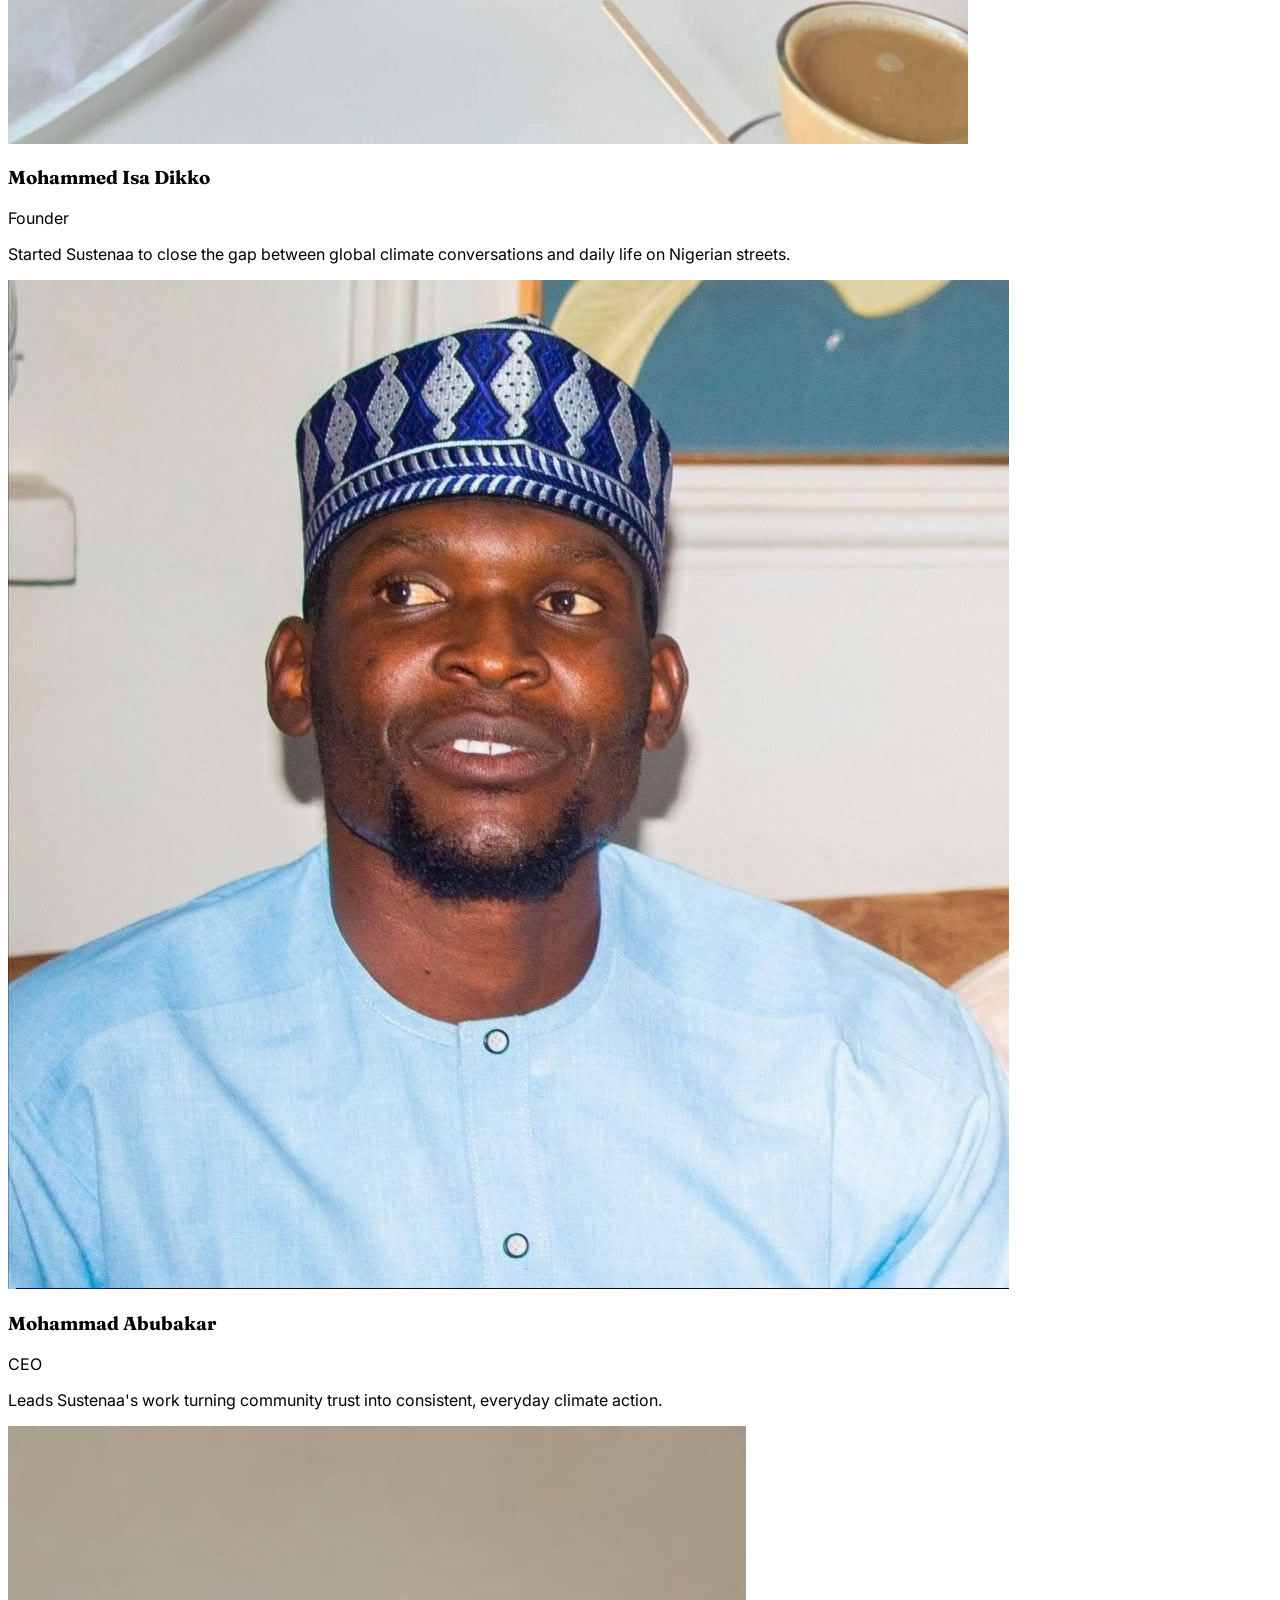
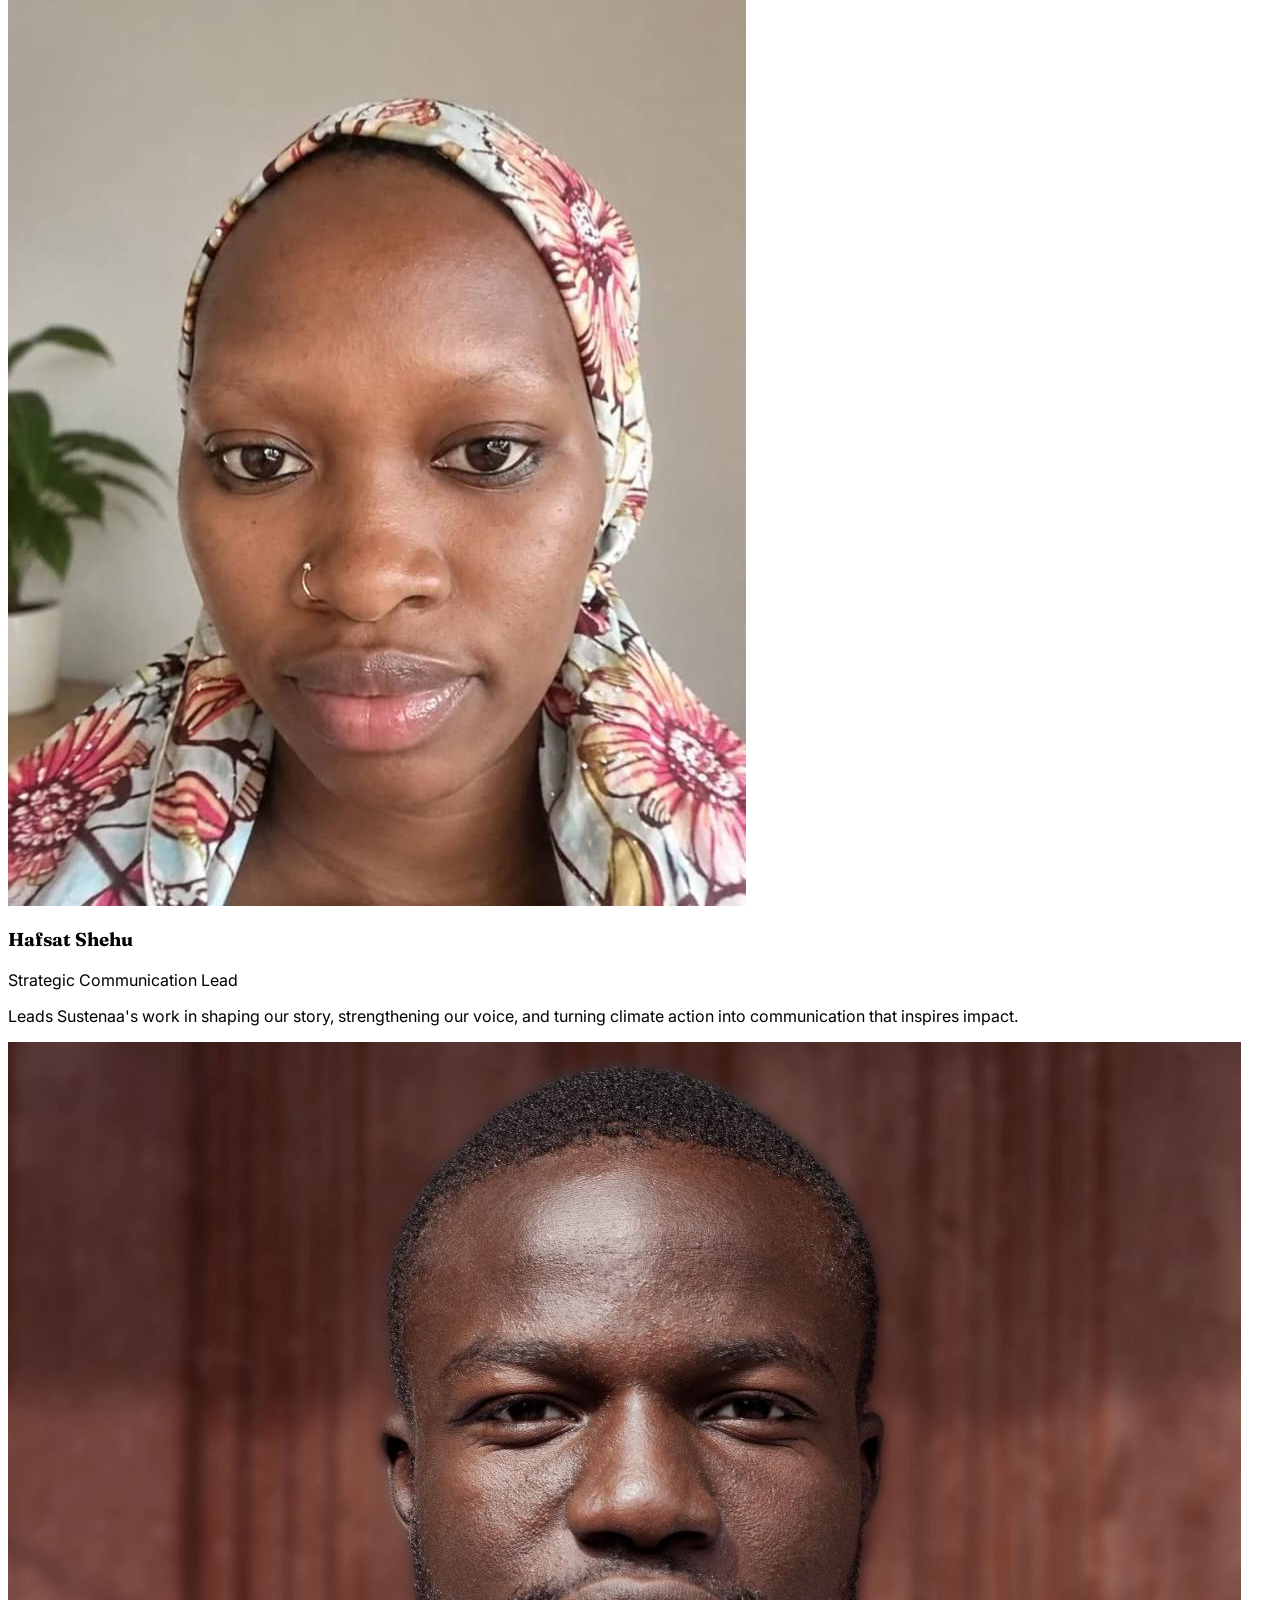
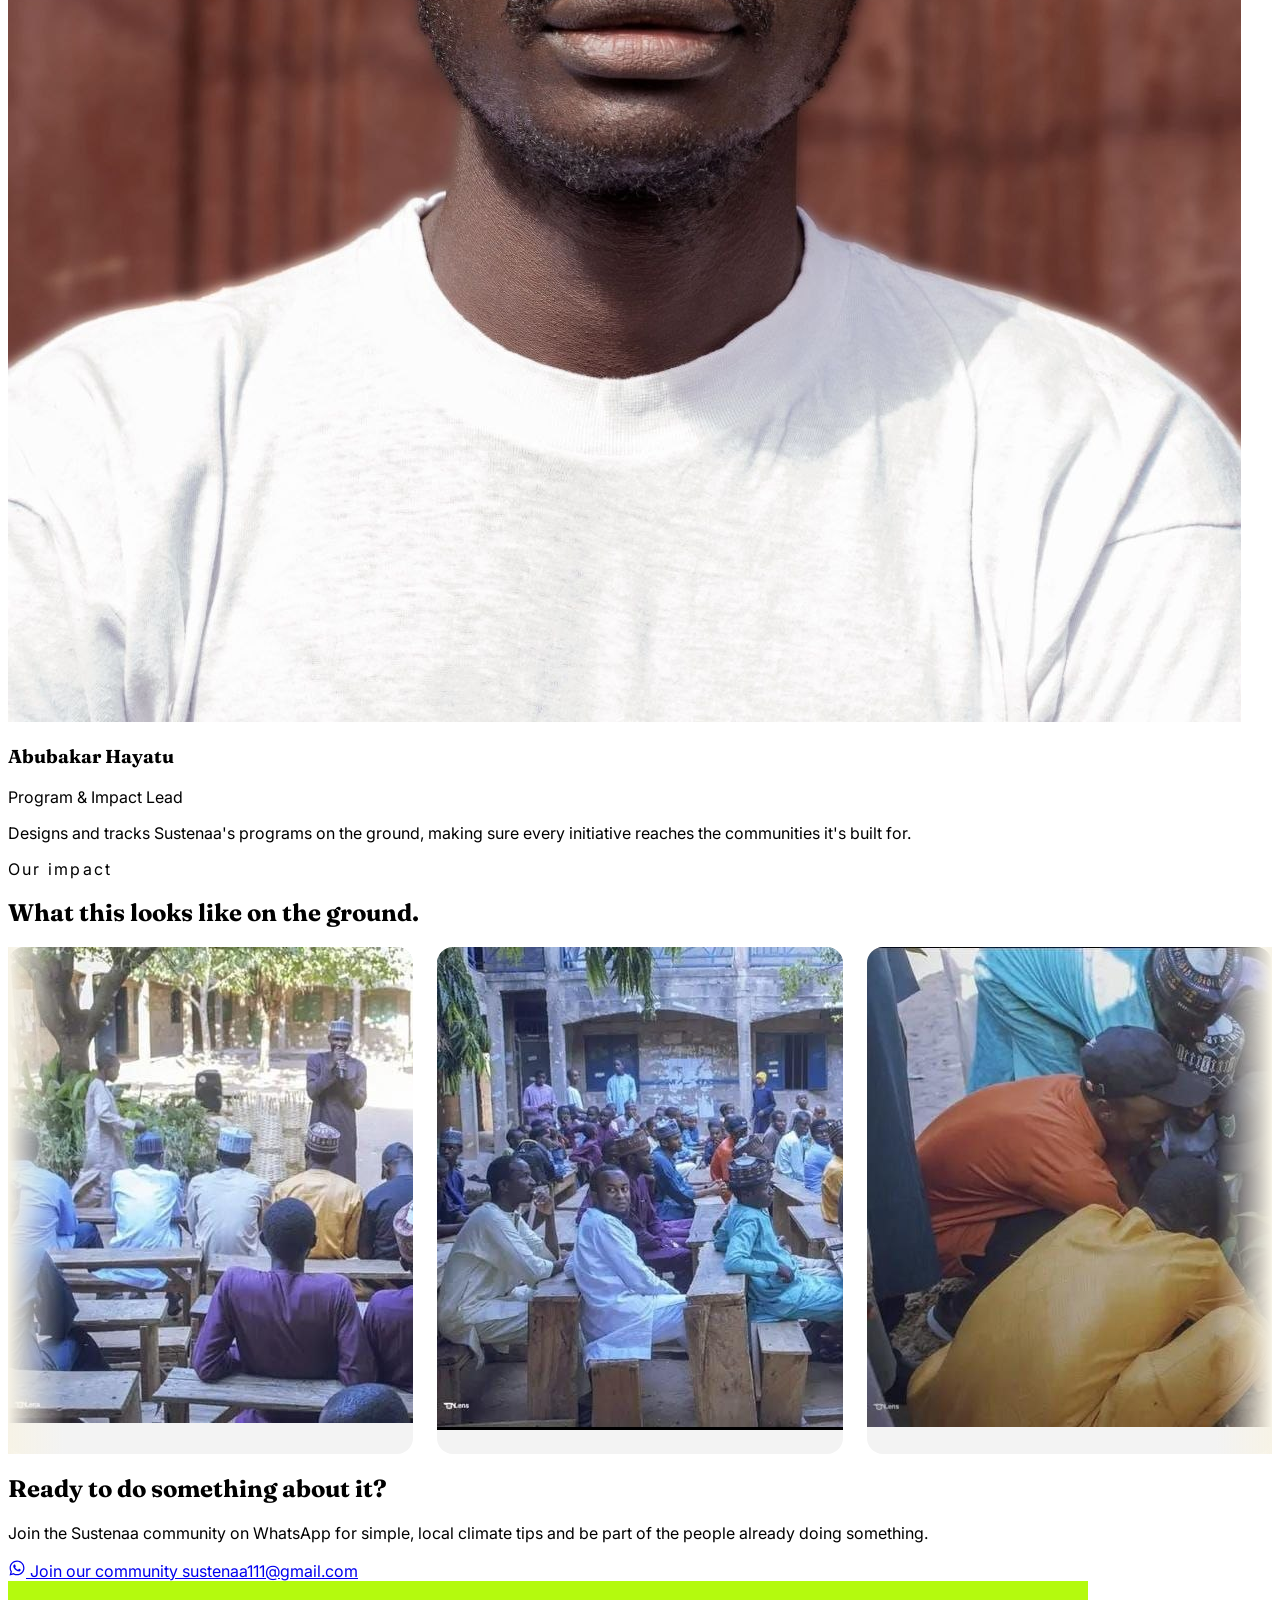
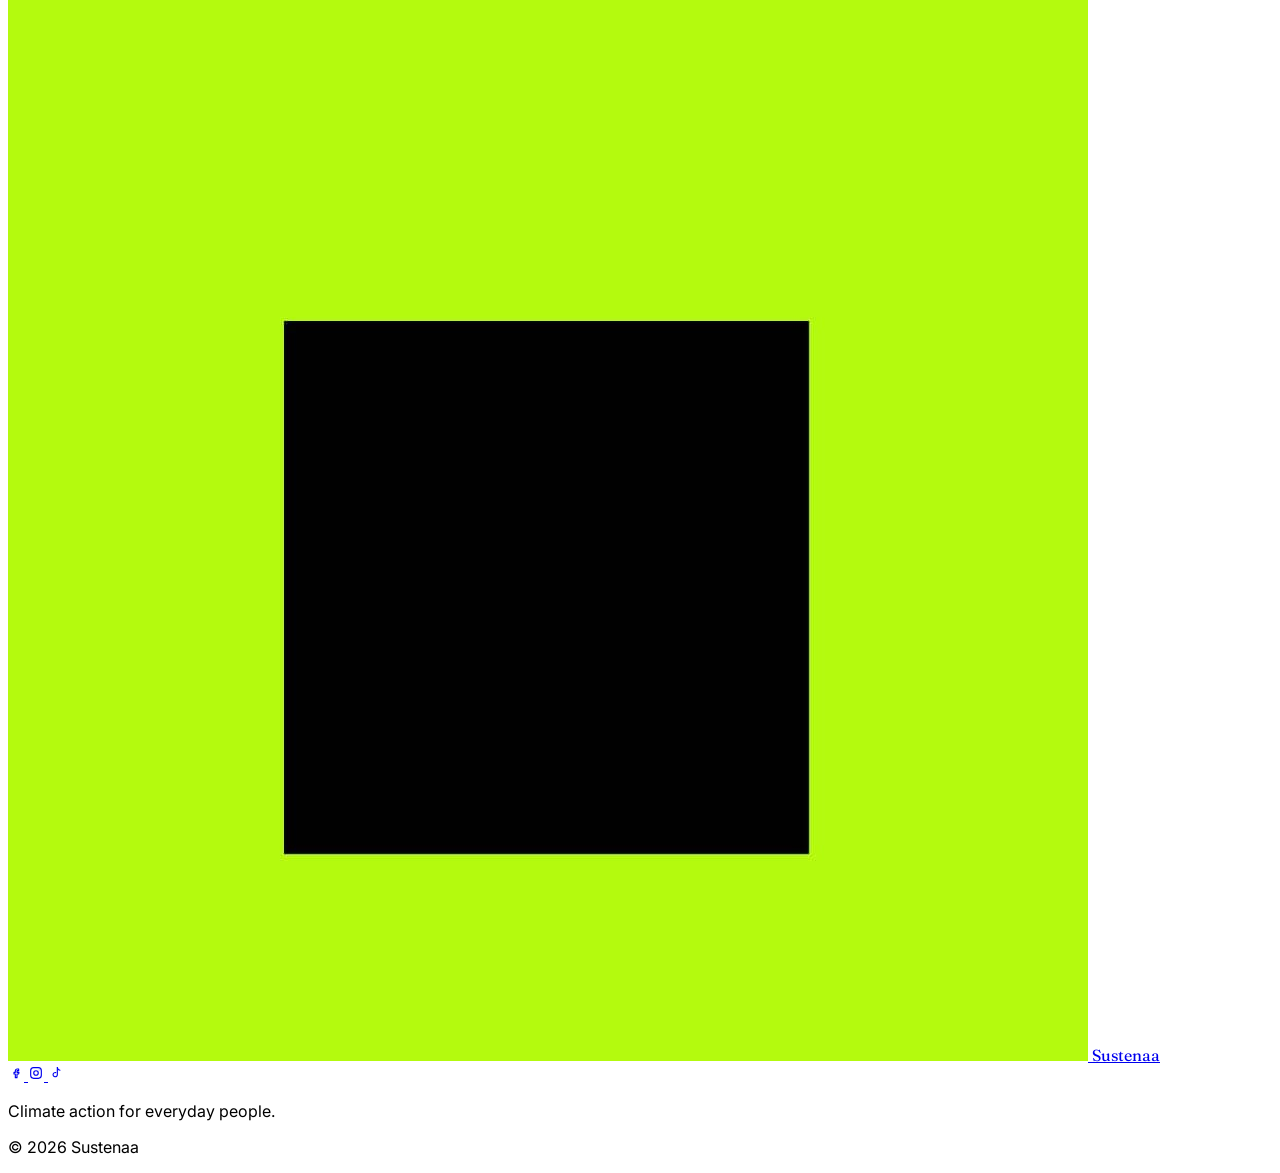
==== commit 8d172536: "Update Program & Impact Lead name in index.html" ====
--- a/index.html
+++ b/index.html
@@ -209,7 +209,7 @@
           <img src="program.jpg" alt="Portrait of the Sustenaa Program &amp; Impact Lead" class="max-w-full max-h-full object-contain" />
         </div>
         <div class="p-7">
-          <h3 class="font-display text-xl font-medium">[Program &amp; Impact Lead Name]</h3>
+          <h3 class="font-display text-xl font-medium">Abubakar Hayatu</h3>
           <p class="text-soil text-sm font-semibold tracking-wide uppercase mt-1">Program &amp; Impact Lead</p>
           <p class="text-ink/65 mt-3 leading-relaxed text-sm">Designs and tracks Sustenaa's programs on the
             ground, making sure every initiative reaches the communities it's built for.</p>
--- a/styles.css
+++ b/styles.css
@@ -0,0 +1,198 @@
+/* Sustenaa — custom styles layered on top of Tailwind utilities */
+
+html {
+  scroll-behavior: smooth;
+}
+
+body {
+  font-family: 'Inter', sans-serif;
+}
+
+.font-display {
+  font-family: 'Fraunces', serif;
+  font-optical-sizing: auto;
+}
+
+/* ---------- Nav ---------- */
+.nav-shell {
+  background: linear-gradient(to bottom, rgba(15, 31, 23, 0.55), rgba(15, 31, 23, 0));
+  backdrop-filter: blur(6px);
+  -webkit-backdrop-filter: blur(6px);
+  transition: background 0.3s ease;
+}
+.nav-shell.scrolled {
+  background: rgba(15, 31, 23, 0.92);
+  backdrop-filter: blur(10px);
+  -webkit-backdrop-filter: blur(10px);
+}
+.nav-links a {
+  color: rgba(255, 255, 255, 0.85);
+}
+.hover\:text-lime:hover {
+  color: #B4FA0E;
+}
+
+/* ---------- Hero ---------- */
+.hero-gradient {
+  background:
+    linear-gradient(to top, rgba(15, 31, 23, 0.95) 0%, rgba(15, 31, 23, 0.55) 42%, rgba(15, 31, 23, 0.25) 65%, rgba(15, 31, 23, 0.35) 100%);
+}
+.eyebrow {
+  letter-spacing: 0.14em;
+}
+
+/* ---------- Grain texture (subtle, adds warmth without noise on load) ---------- */
+.hero-section::after {
+  content: '';
+  position: absolute;
+  inset: 0;
+  pointer-events: none;
+  opacity: 0.05;
+  background-image: url("data:image/svg+xml,%3Csvg xmlns='http://www.w3.org/2000/svg' width='120' height='120'%3E%3Cfilter id='n'%3E%3CfeTurbulence type='fractalNoise' baseFrequency='0.9' numOctaves='2' stitchTiles='stitch'/%3E%3C/filter%3E%3Crect width='100%25' height='100%25' filter='url(%23n)'/%3E%3C/svg%3E");
+  mix-blend-mode: overlay;
+}
+
+/* ---------- Vine divider (signature element) ---------- */
+.vine-wrap {
+  line-height: 0;
+}
+.vine-svg {
+  width: 100%;
+  height: 40px;
+  display: block;
+}
+.vine-svg path {
+  fill: none;
+  stroke: #B4FA0E;
+  stroke-width: 2;
+  stroke-linecap: round;
+  stroke-dasharray: 1400;
+  stroke-dashoffset: 1400;
+  transition: stroke-dashoffset 1.4s cubic-bezier(0.65, 0, 0.35, 1);
+}
+.vine-svg path.grown {
+  stroke-dashoffset: 0;
+}
+
+/* ---------- Reveal on scroll ---------- */
+.reveal {
+  opacity: 0;
+  transform: translateY(18px);
+  transition: opacity 0.7s ease, transform 0.7s ease;
+}
+.reveal.visible {
+  opacity: 1;
+  transform: translateY(0);
+}
+
+/* ---------- Cards ---------- */
+.mission-card,
+.team-card {
+  transition: transform 0.35s ease, box-shadow 0.35s ease;
+}
+.mission-card:hover,
+.team-card:hover {
+  transform: translateY(-4px);
+  box-shadow: 0 20px 40px -20px rgba(21, 35, 27, 0.18);
+}
+
+/* ---------- Buttons ---------- */
+.btn-primary {
+  transition: transform 0.2s ease, background-color 0.2s ease;
+}
+.btn-primary:hover {
+  transform: translateY(-2px);
+}
+
+/* ---------- Focus states (accessibility) ---------- */
+a:focus-visible,
+button:focus-visible {
+  outline: 2px solid #B4FA0E;
+  outline-offset: 3px;
+  border-radius: 4px;
+}
+
+/* ---------- Impact photo carousel ----------
+   Built on native horizontal scrolling (overflow-x: auto), not a pure
+   CSS animation — so it works as a real scrollable element: draggable,
+   swipeable, and scrollable with a trackpad or scrollbar, in addition
+   to auto-advancing on its own (driven by script.js). This is more
+   robust than a keyframe-only approach, since native scroll degrades
+   gracefully everywhere even if the auto-scroll JS fails for any
+   reason — the row is still usable by hand. Card width is a plain
+   flexbox percentage (no container queries needed), so exactly 3
+   cards fill the row at any screen size. */
+.impact-scroll-wrap {
+  --imp-unit: 0.75rem;
+  position: relative;
+  width: 100%;
+}
+@media (min-width: 768px) {
+  .impact-scroll-wrap {
+    --imp-unit: 1.5rem;
+  }
+}
+.impact-track {
+  display: flex;
+  gap: var(--imp-unit);
+  overflow-x: auto;
+  scroll-behavior: auto;
+  -webkit-overflow-scrolling: touch;
+  scrollbar-width: none;
+  cursor: grab;
+  user-select: none;
+}
+.impact-track::-webkit-scrollbar {
+  display: none;
+}
+.impact-track.dragging {
+  cursor: grabbing;
+  scroll-behavior: auto;
+}
+.impact-card {
+  flex: 0 0 auto;
+  width: calc((100% - 2 * var(--imp-unit)) / 3);
+  aspect-ratio: 4 / 5;
+  border-radius: 1rem;
+  overflow: hidden;
+  background: rgba(21, 35, 27, 0.05);
+  pointer-events: none; /* let drags pass through to the track, not individual images */
+}
+.impact-fade {
+  position: absolute;
+  top: 0;
+  bottom: 0;
+  width: 32px;
+  z-index: 2;
+  pointer-events: none;
+}
+@media (min-width: 768px) {
+  .impact-fade { width: 56px; }
+}
+.impact-fade-left {
+  left: 0;
+  background: linear-gradient(to right, #F7F3E6, transparent);
+}
+.impact-fade-right {
+  right: 0;
+  background: linear-gradient(to left, #F7F3E6, transparent);
+}
+
+/* ---------- Reduced motion ---------- */
+@media (prefers-reduced-motion: reduce) {
+  html {
+    scroll-behavior: auto;
+  }
+  .reveal {
+    opacity: 1;
+    transform: none;
+    transition: none;
+  }
+  .vine-svg path {
+    stroke-dashoffset: 0;
+    transition: none;
+  }
+  .btn-primary:hover {
+    transform: none;
+  }
+}
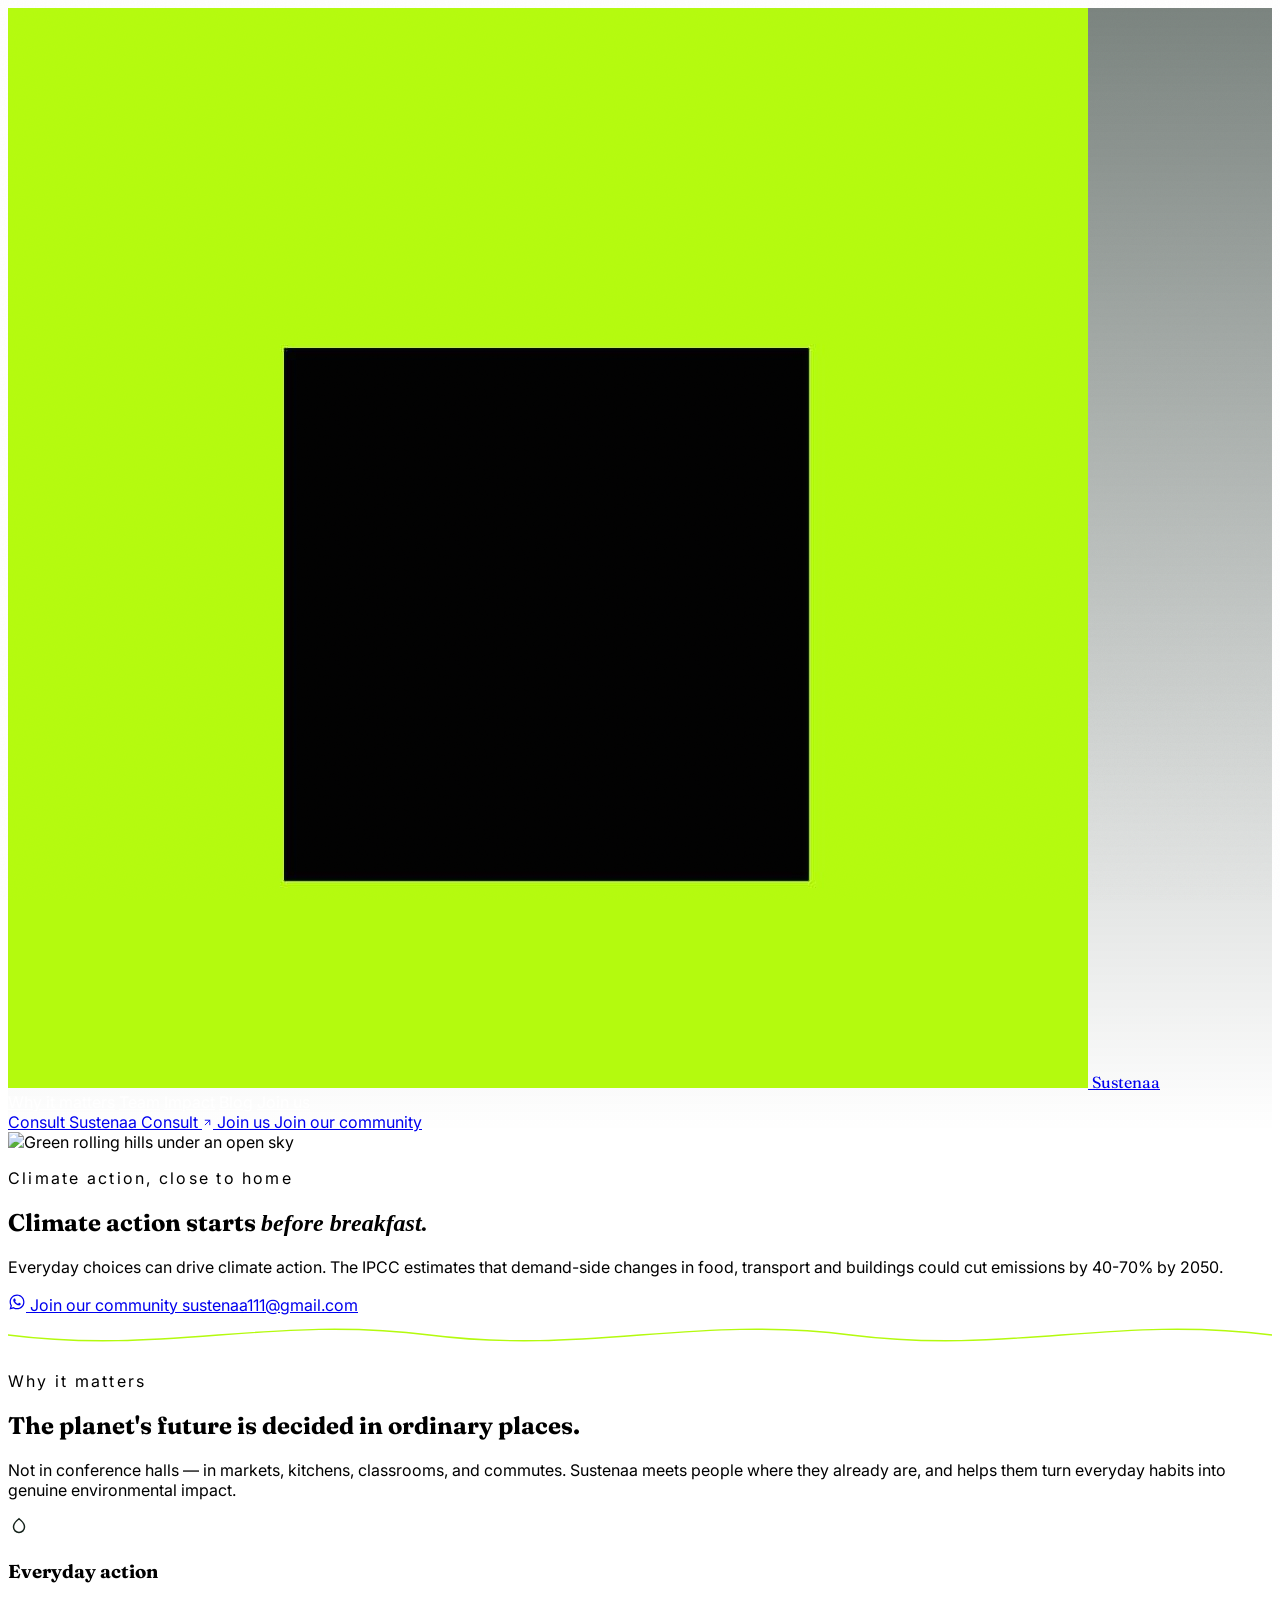
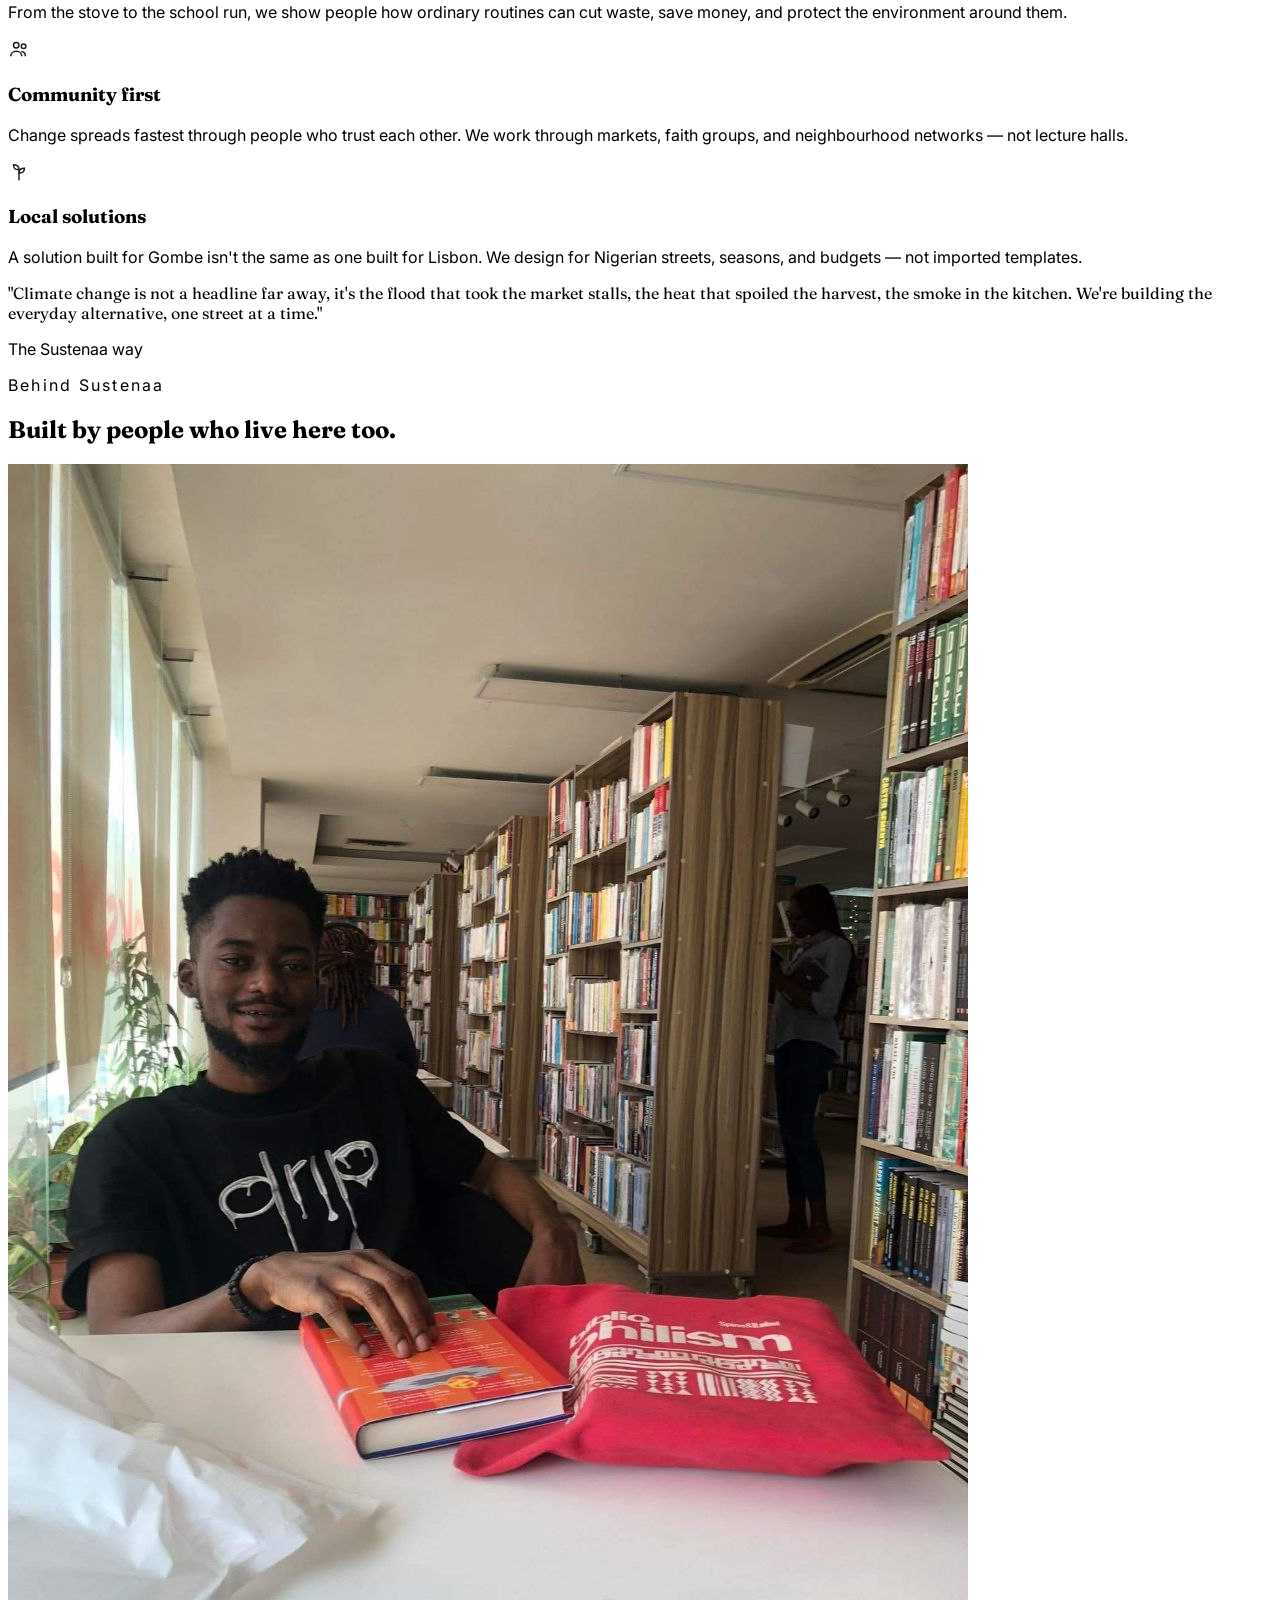
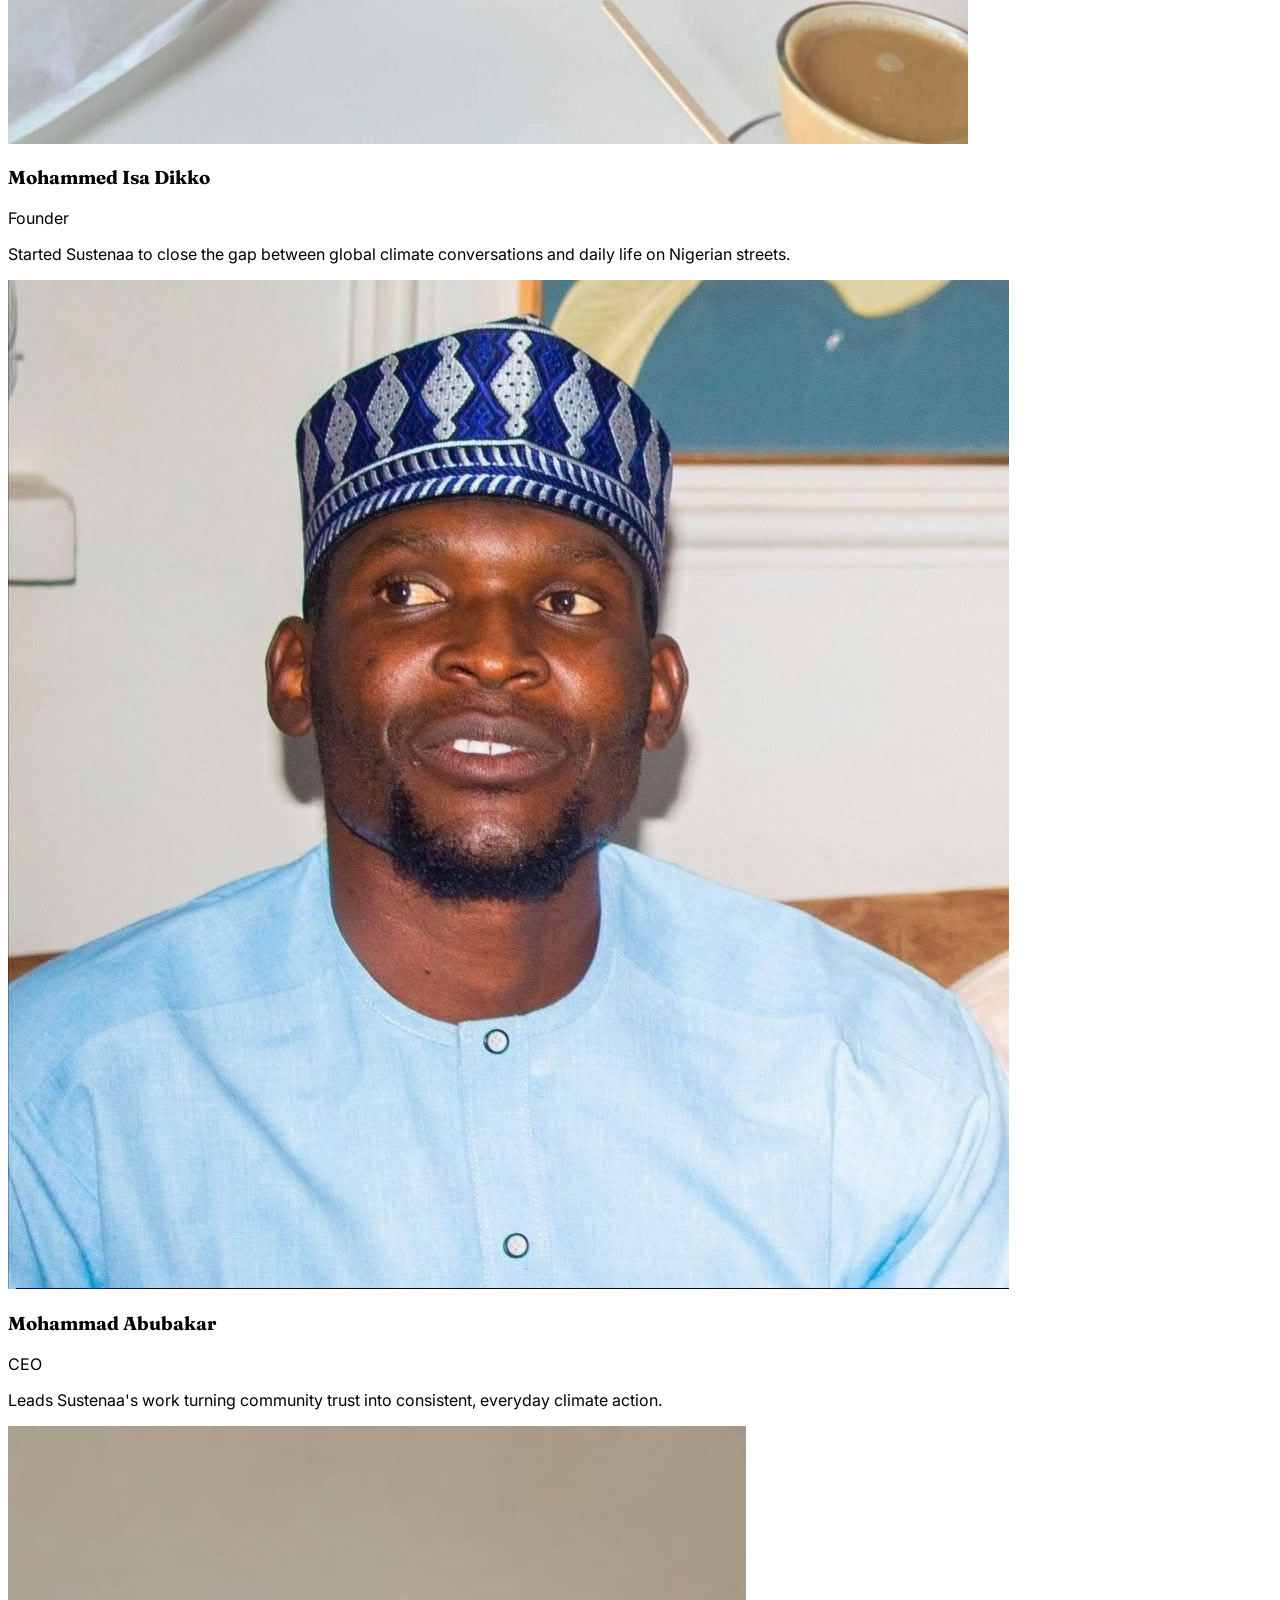
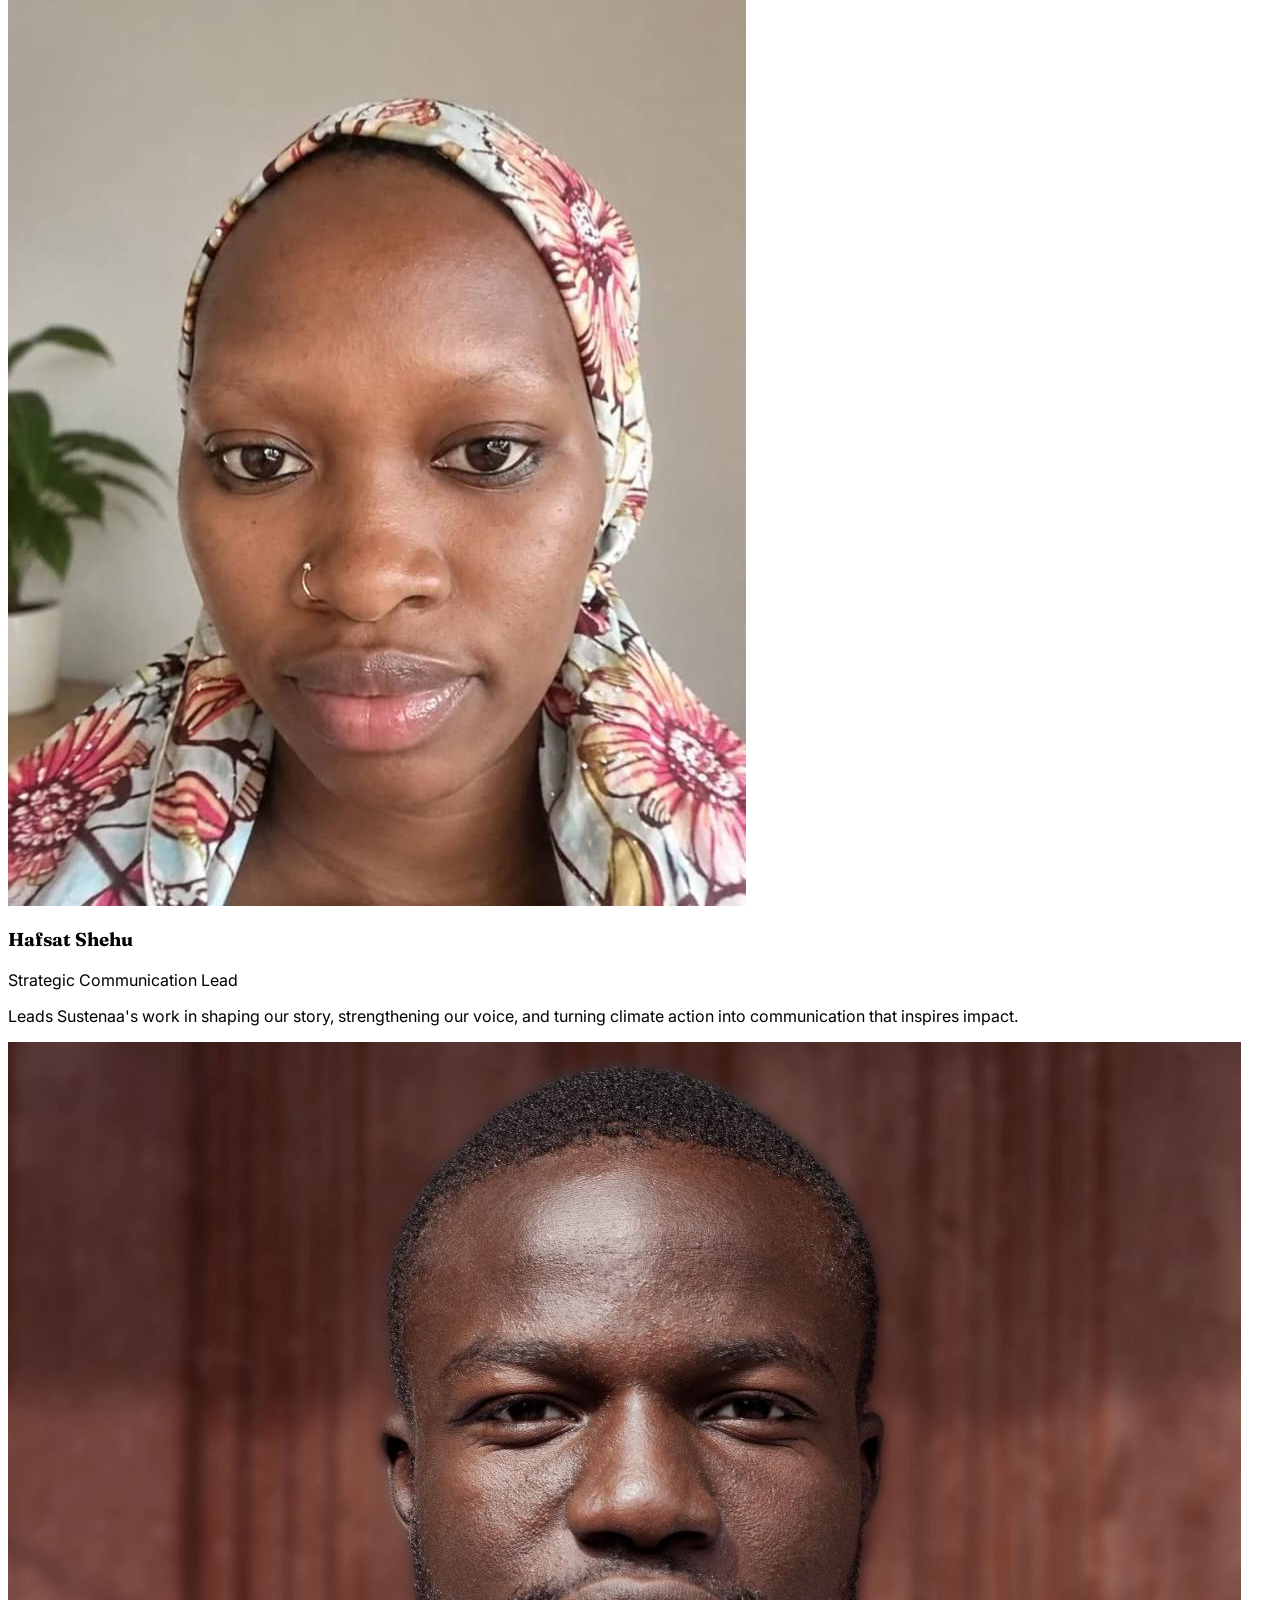
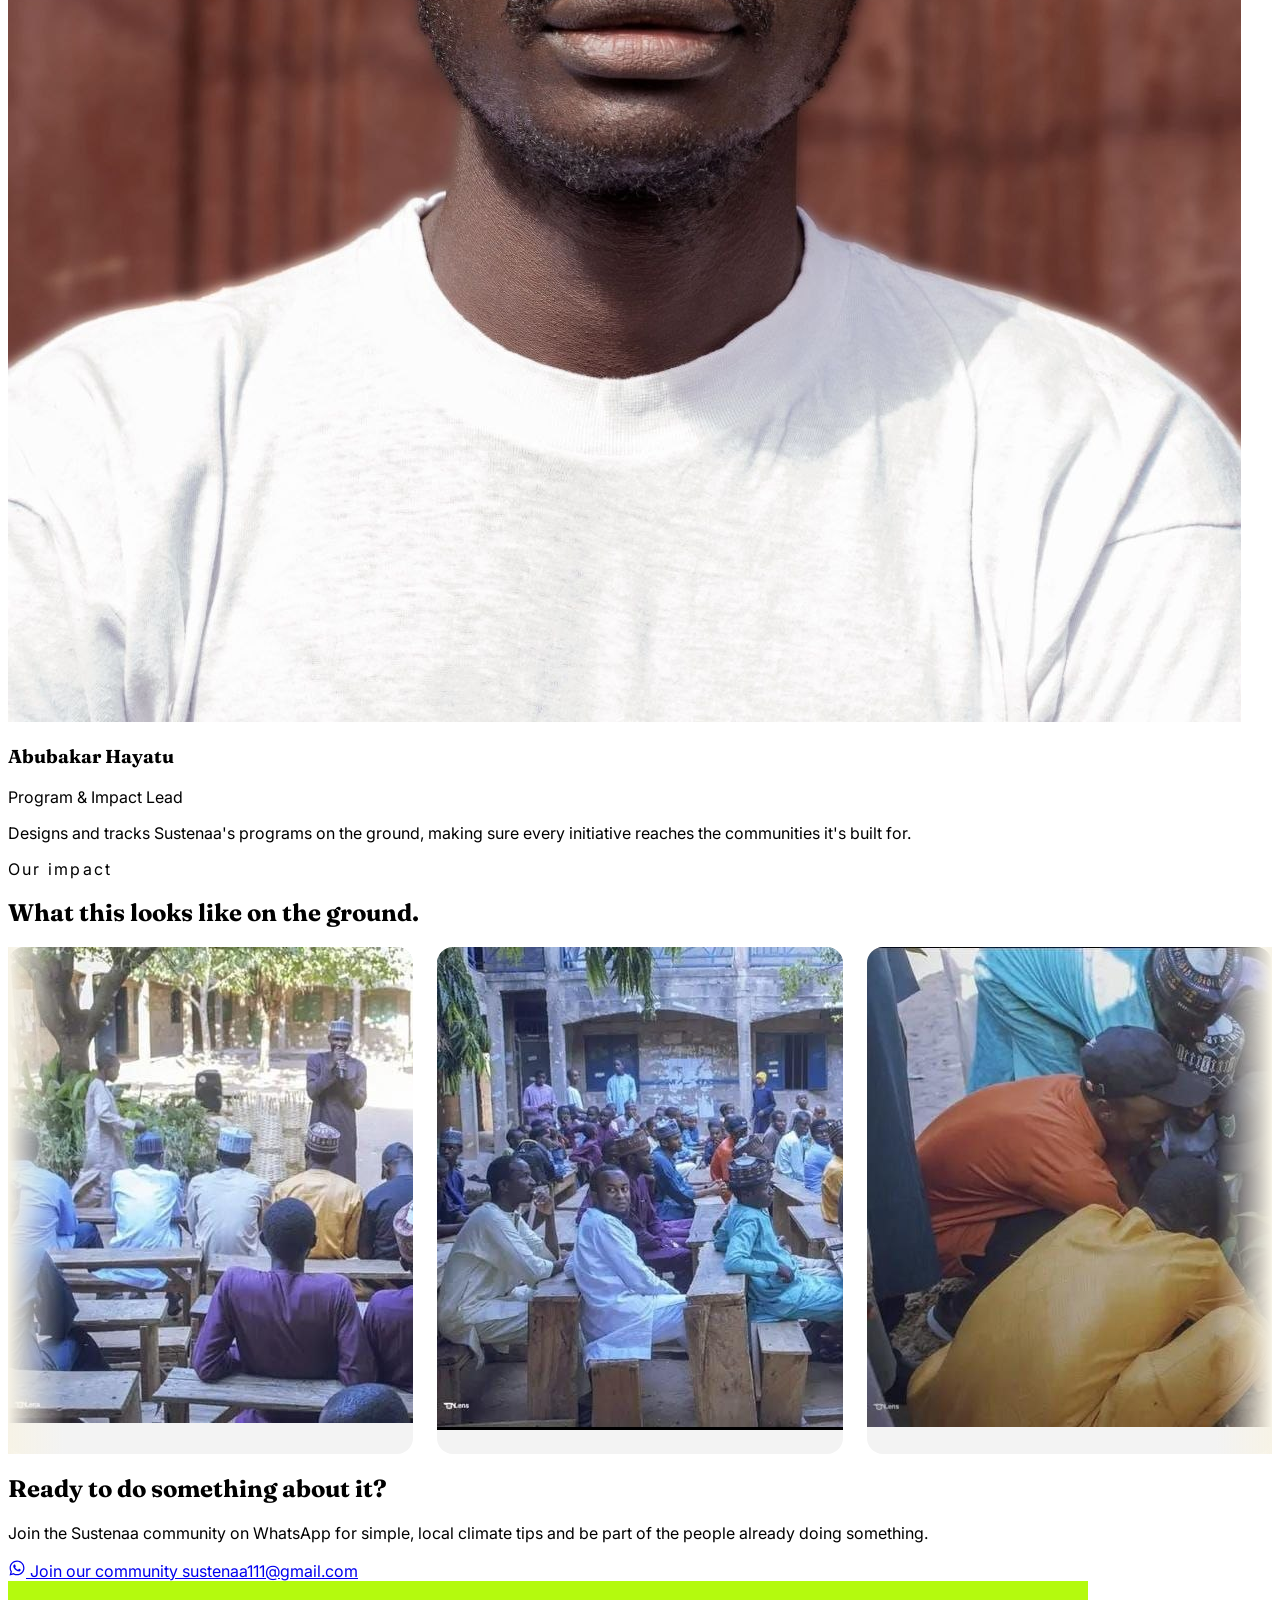
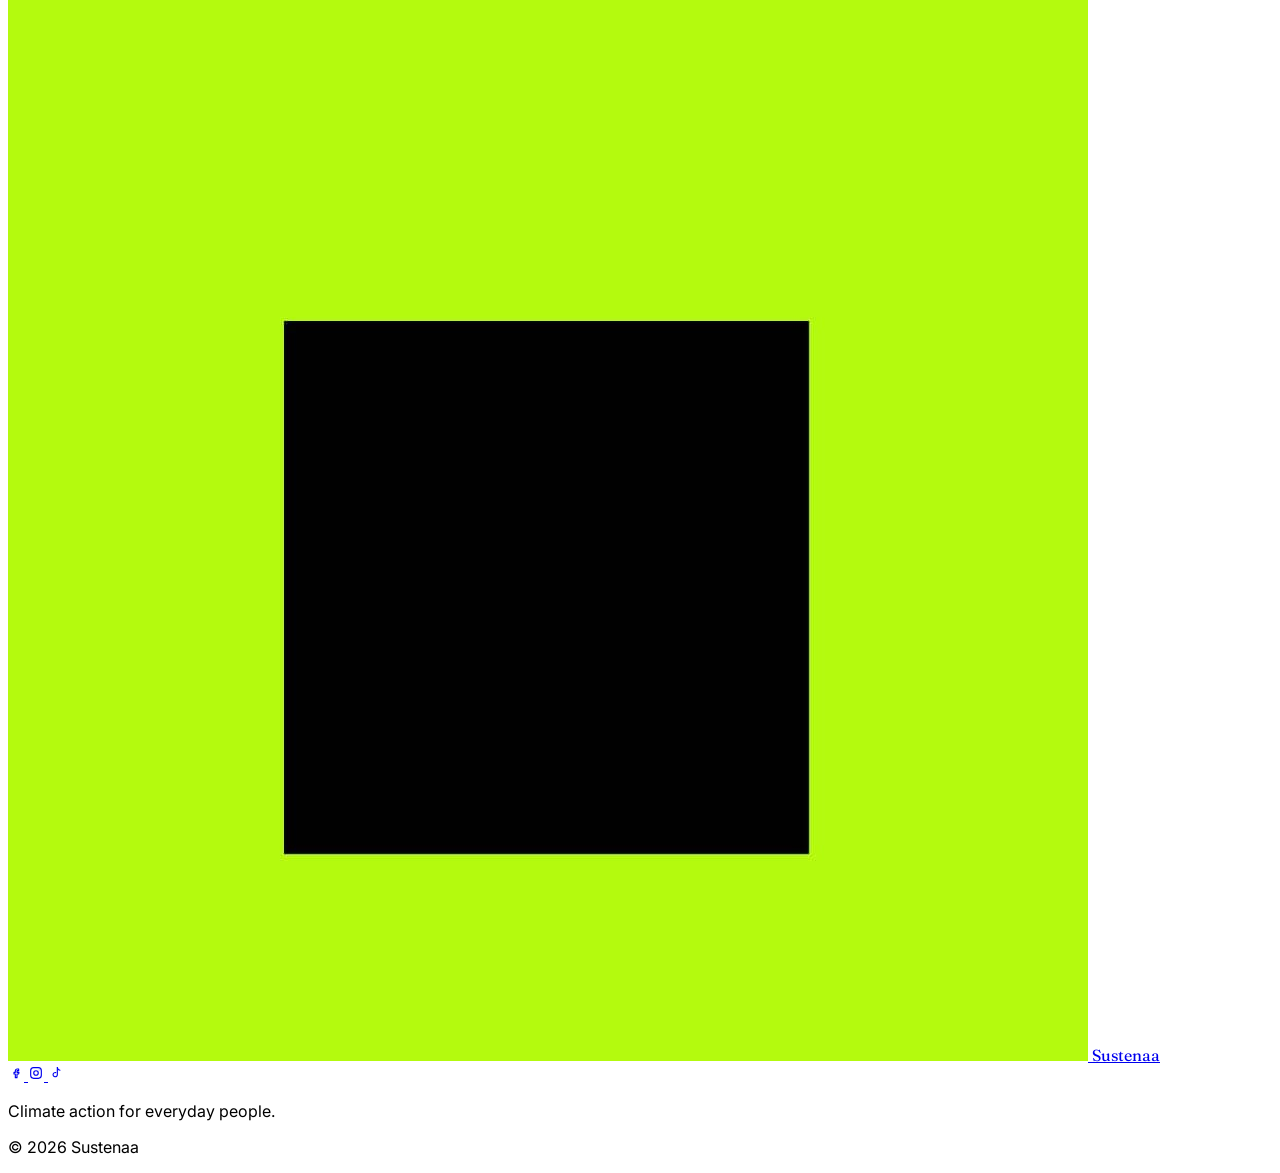
==== commit 02582fb2: "Add Blog link to navigation menu" ====
--- a/index.html
+++ b/index.html
@@ -48,6 +48,7 @@
       <a href="#mission" class="hover:text-lime transition-colors">Why it matters</a>
       <a href="#team" class="hover:text-lime transition-colors">Team</a>
       <a href="#impact" class="hover:text-lime transition-colors">Impact</a>
+      <a href="blog.html" class="hover:text-lime transition-colors">Blog</a>
       <a href="#join" class="hover:text-lime transition-colors">Join us</a>
     </nav>
     <div class="flex items-center gap-2 sm:gap-3 shrink-0">
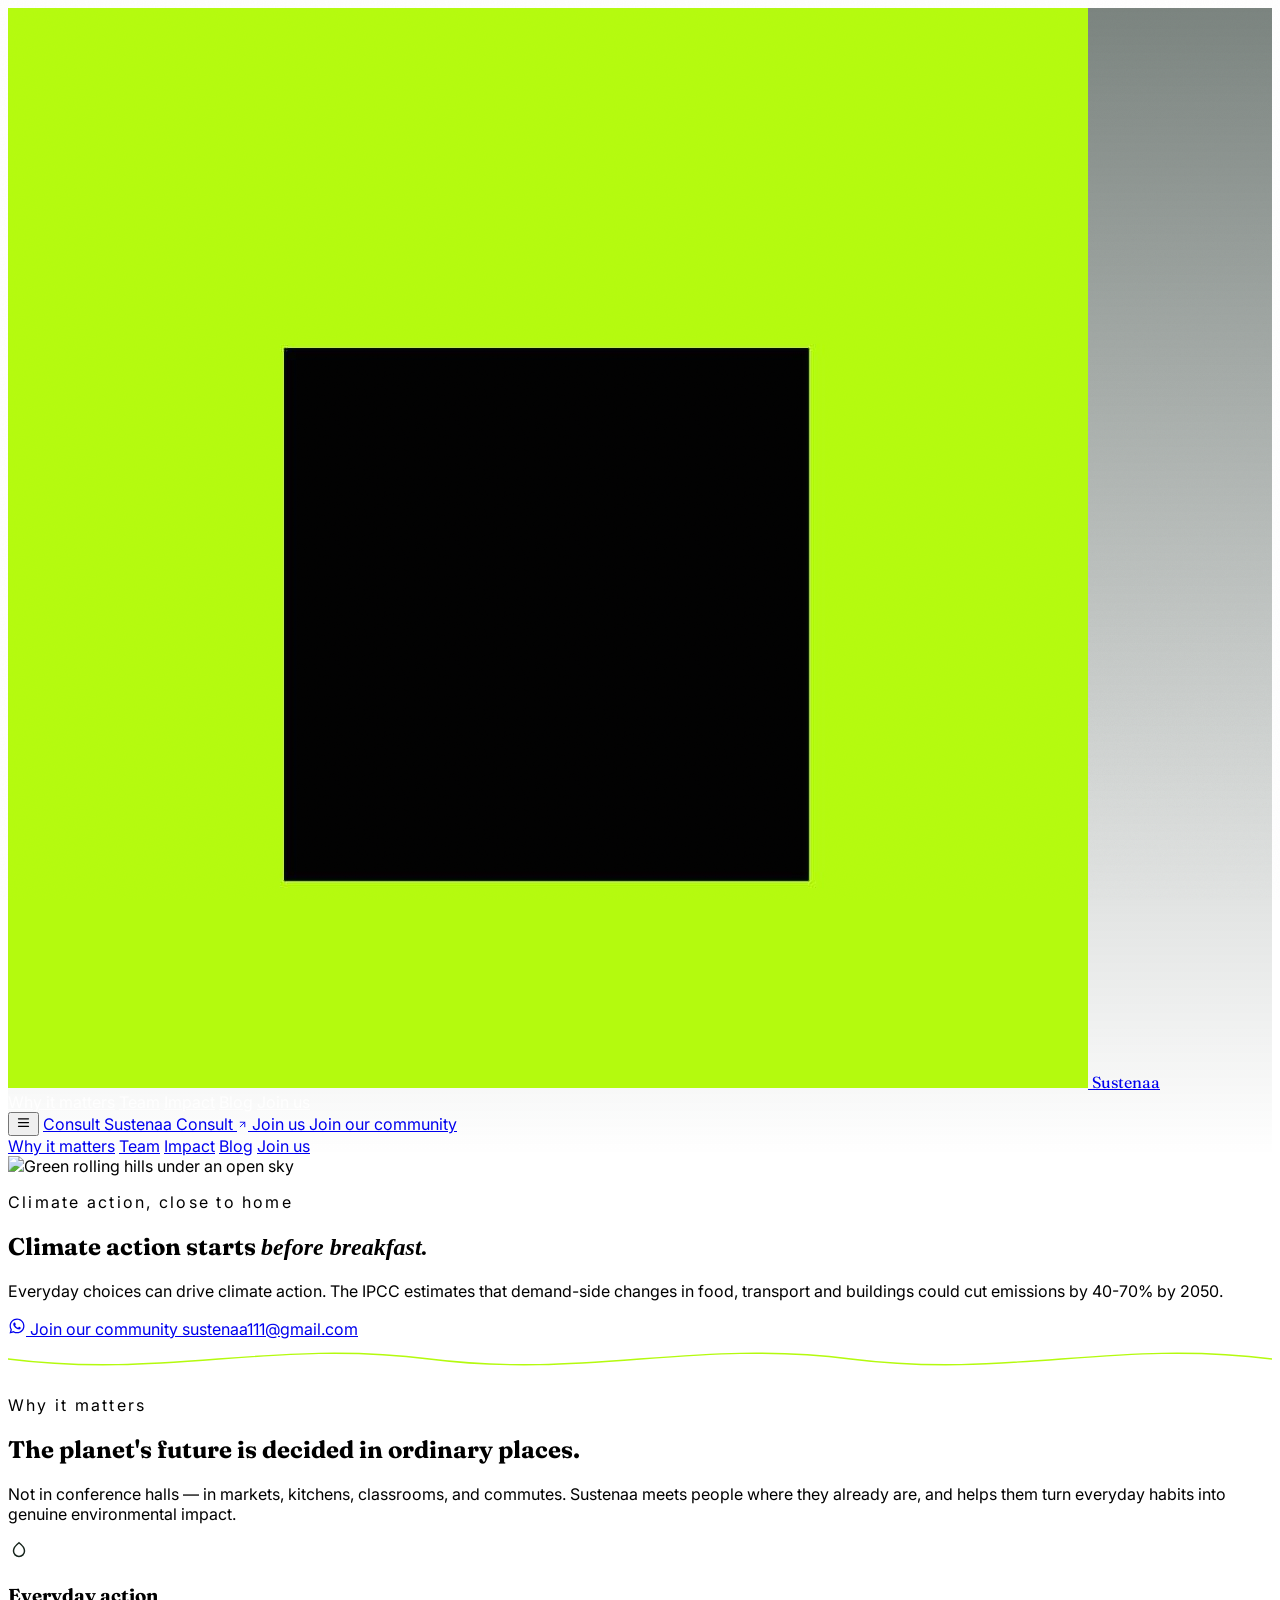
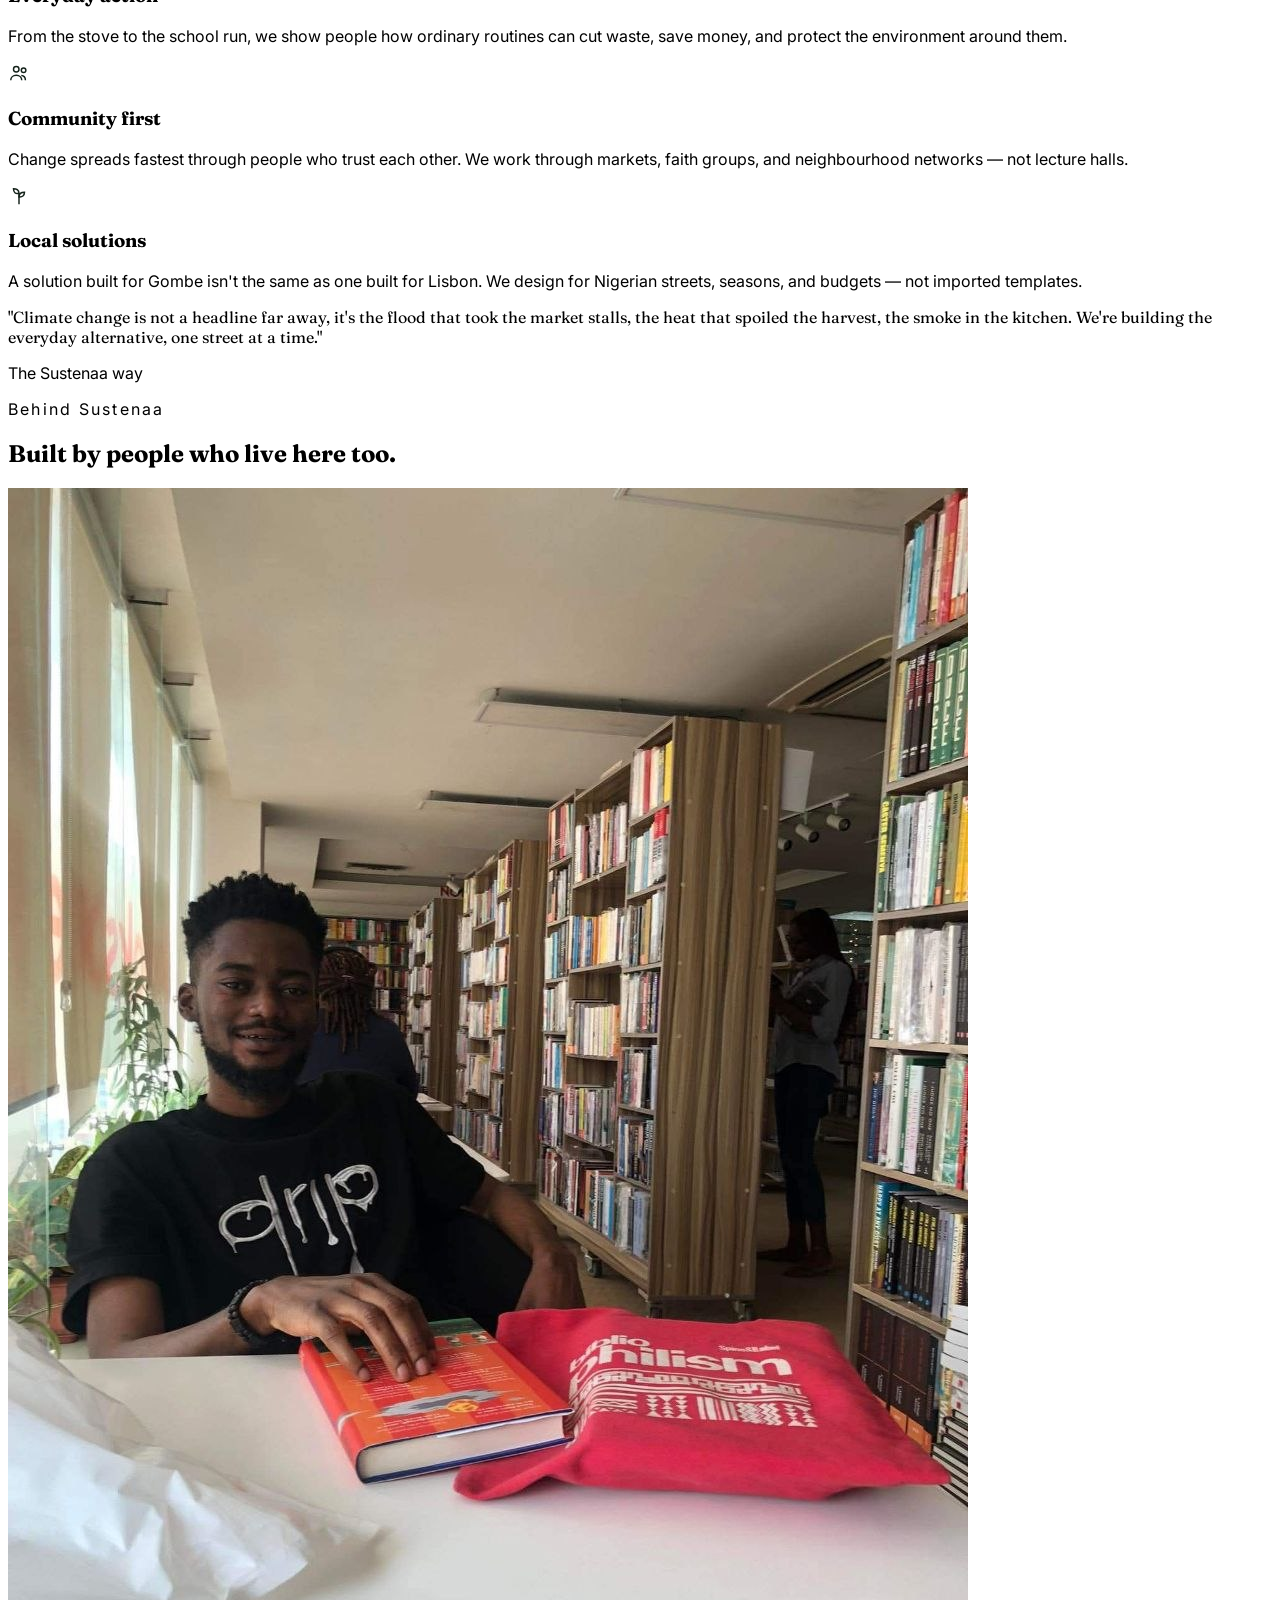
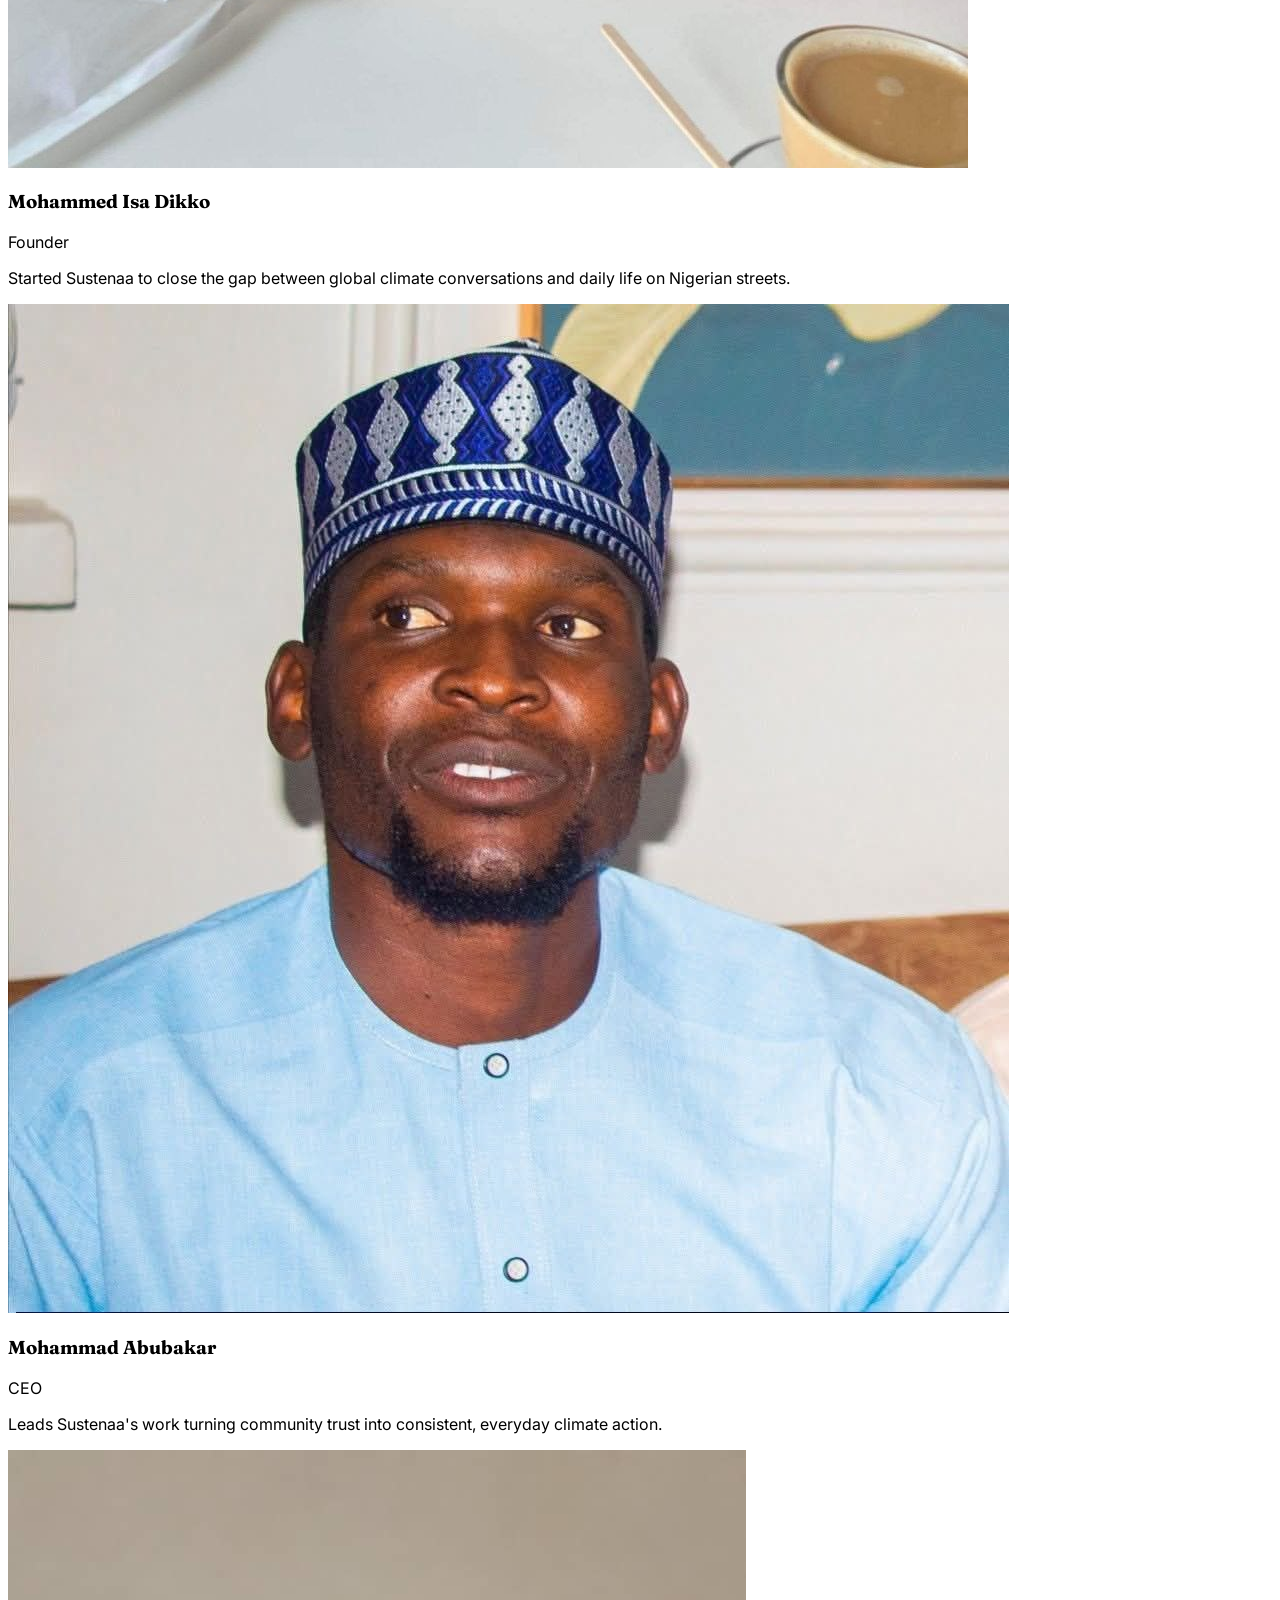
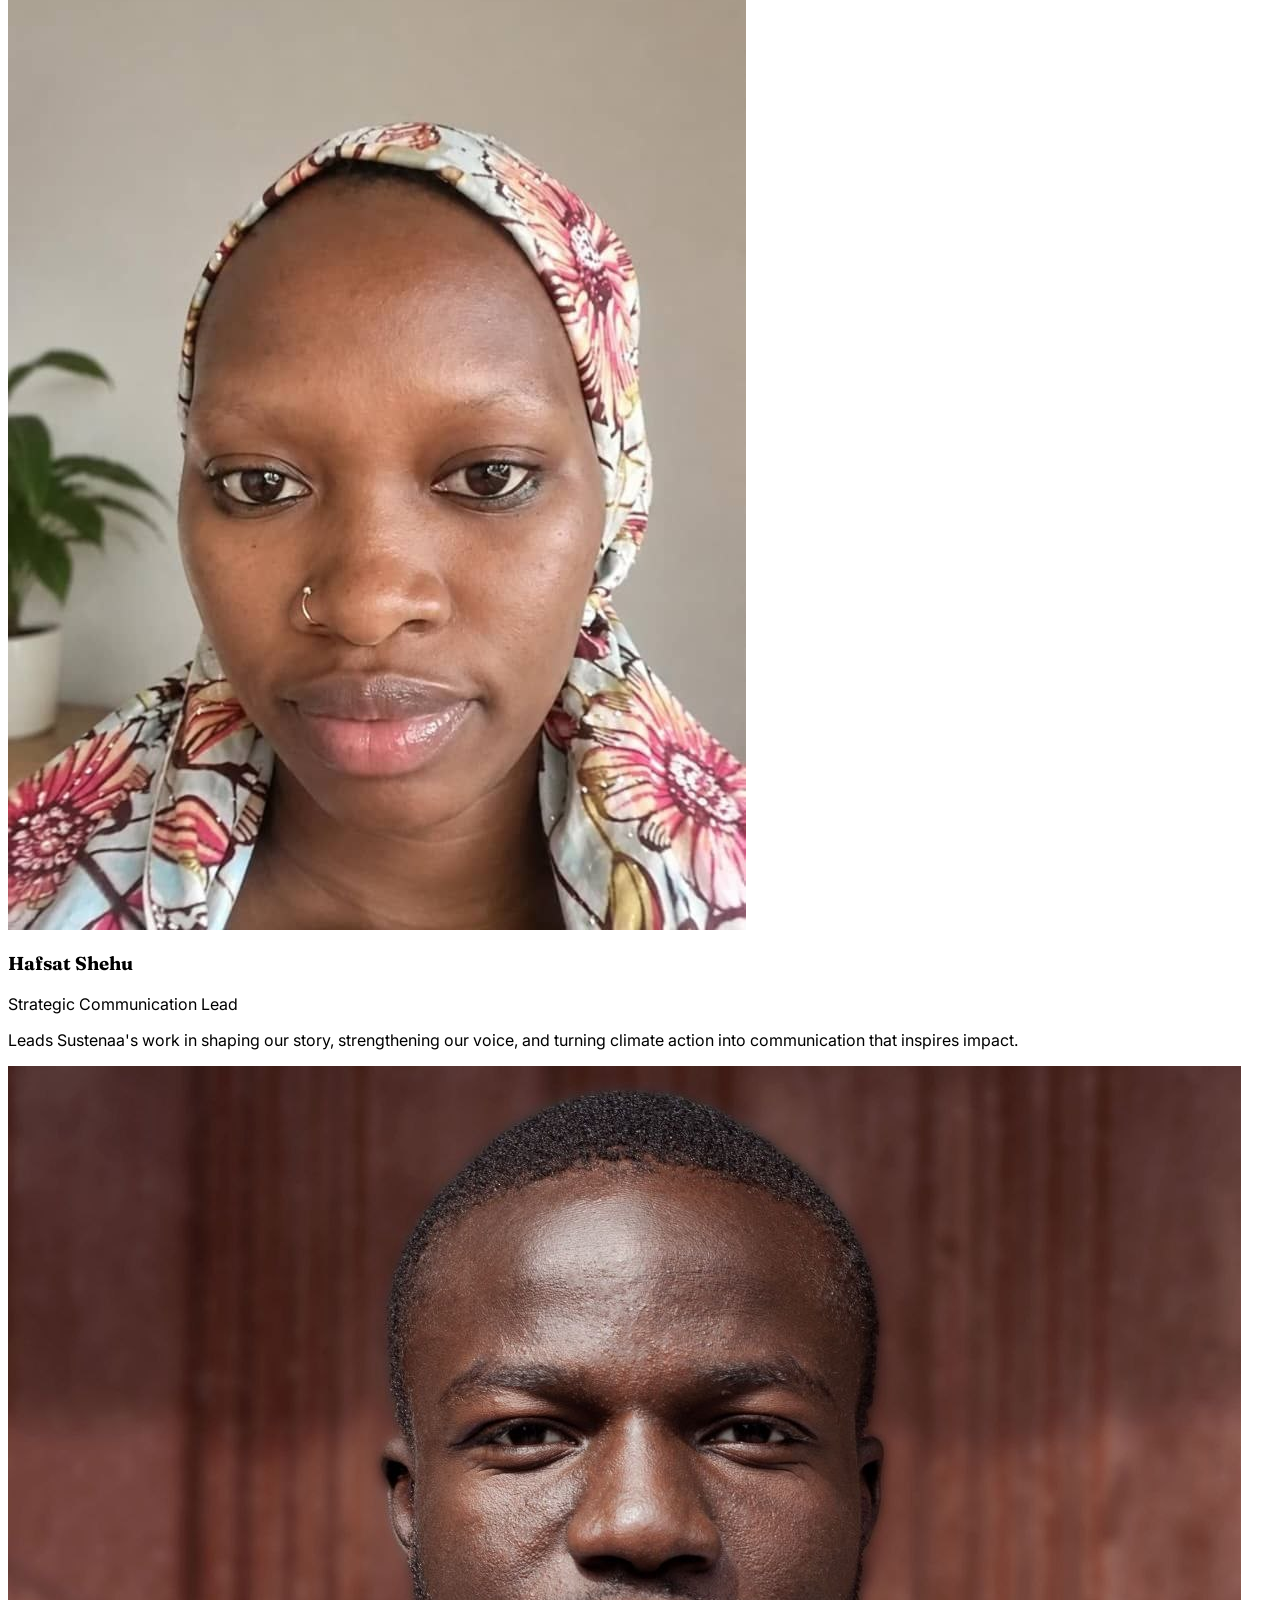
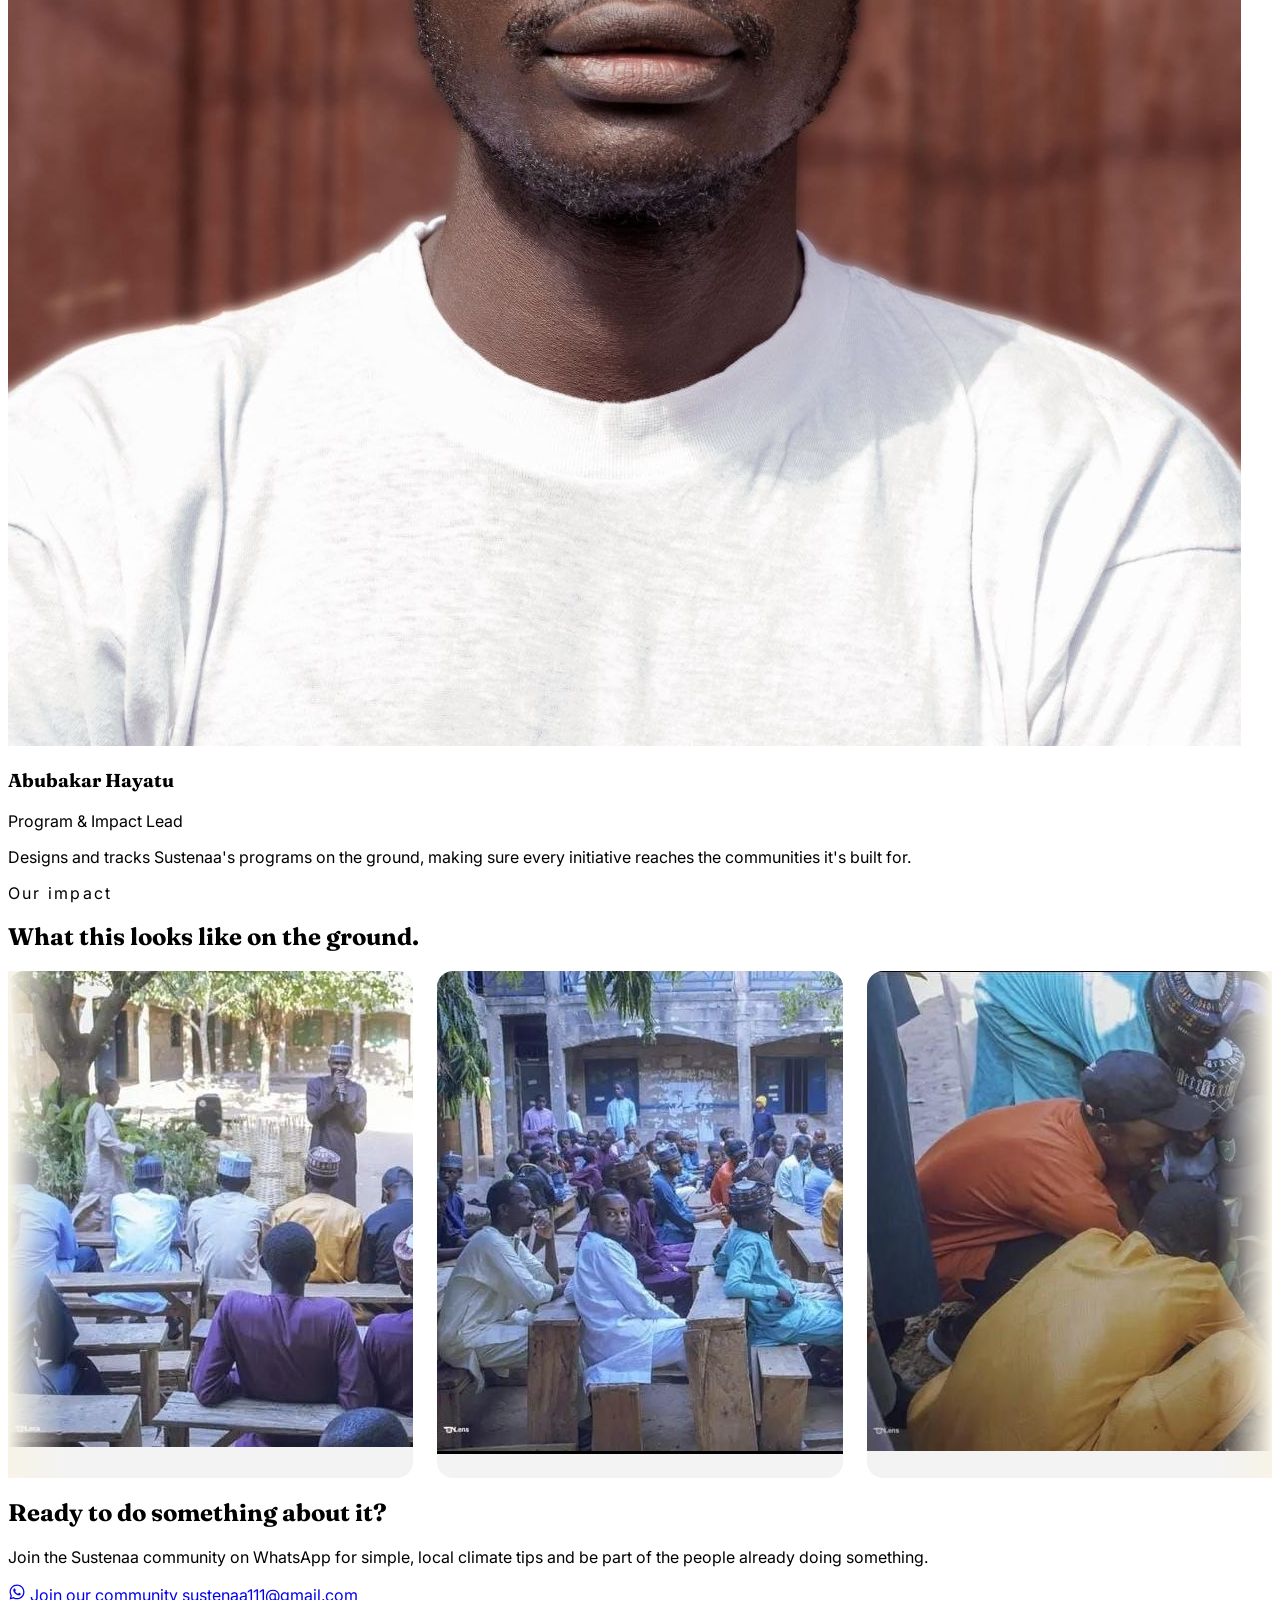
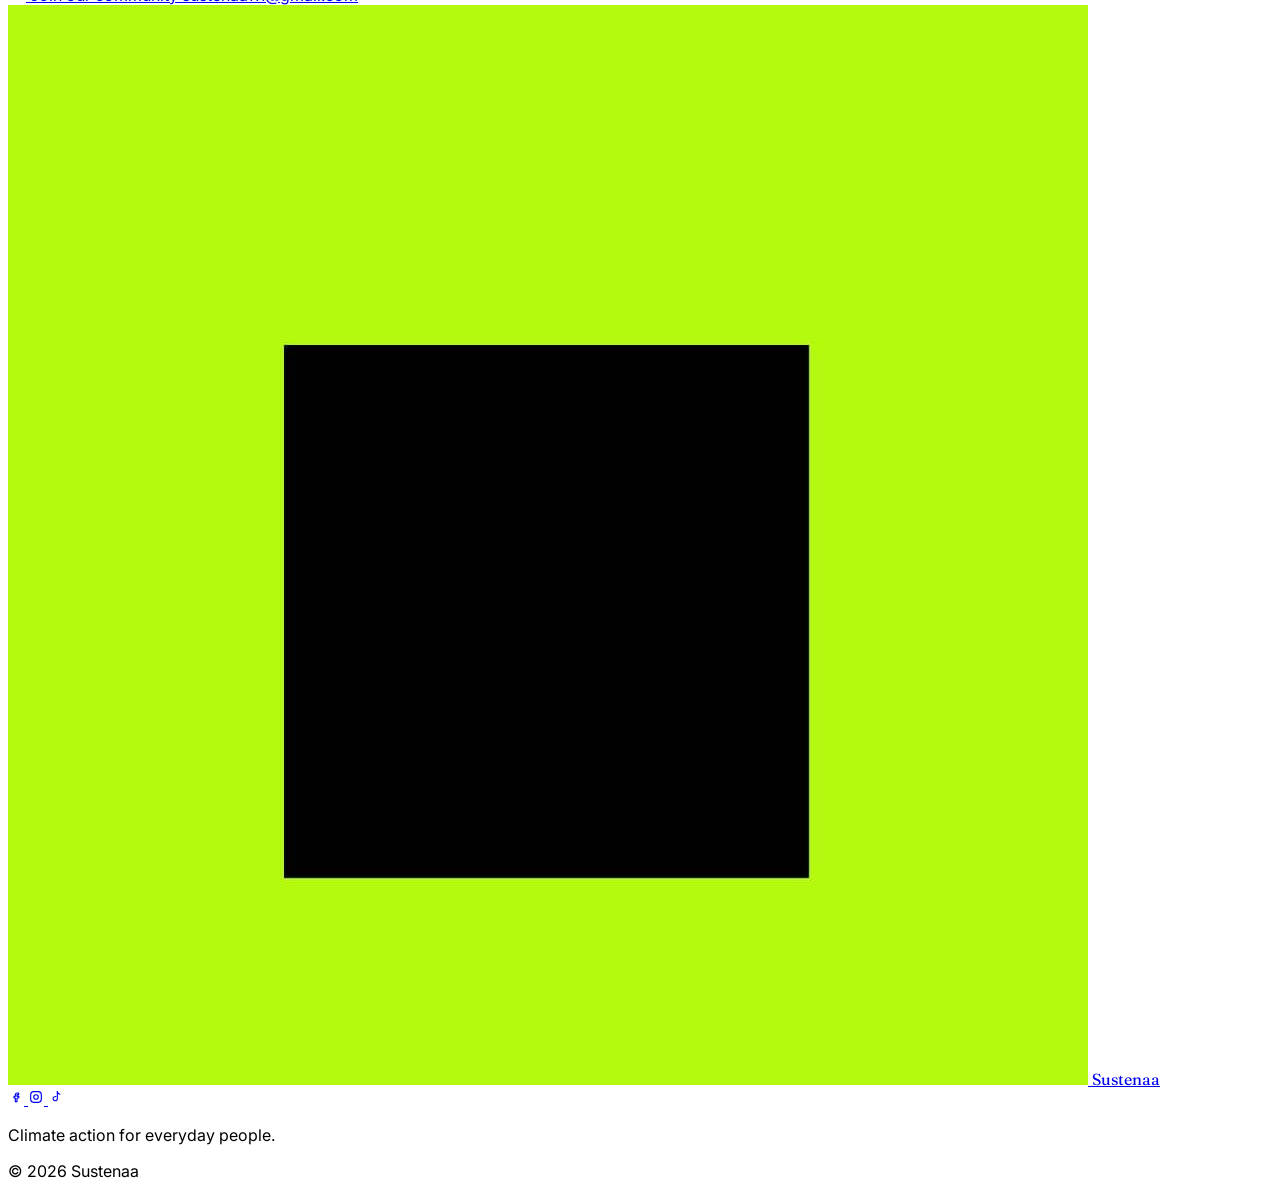
==== commit 4d43a6d5: "Add mobile menu toggle button and navigation" ====
--- a/index.html
+++ b/index.html
@@ -52,6 +52,11 @@
       <a href="#join" class="hover:text-lime transition-colors">Join us</a>
     </nav>
     <div class="flex items-center gap-2 sm:gap-3 shrink-0">
+      <button id="mobile-menu-toggle" type="button"
+              class="md:hidden w-9 h-9 rounded-full border border-white/25 flex items-center justify-center text-white shrink-0"
+              aria-label="Open menu" aria-expanded="false" aria-controls="mobile-menu">
+        <svg width="15" height="15" viewBox="0 0 24 24" fill="none" stroke="currentColor" stroke-width="2" stroke-linecap="round" aria-hidden="true"><path d="M4 6h16M4 12h16M4 18h16"/></svg>
+      </button>
       <a href="consult.html"
          class="inline-flex items-center gap-1 bg-forest-900/70 backdrop-blur-sm text-lime text-xs sm:text-sm font-semibold px-3 sm:px-4 py-1.5 sm:py-2 rounded-full border border-lime hover:bg-lime hover:text-forest-900 transition-colors whitespace-nowrap">
         <span class="sm:hidden">Consult</span>
@@ -65,6 +70,15 @@
         <span class="hidden sm:inline">Join our community</span>
       </a>
     </div>
+  </div>
+  <div id="mobile-menu" class="mobile-menu-panel md:hidden border-t border-white/10">
+    <nav class="max-w-6xl mx-auto px-4 sm:px-6 py-3 flex flex-col text-sm font-medium">
+      <a href="#mission" class="px-2 py-3 rounded-lg text-white/85 hover:text-lime hover:bg-white/5 transition-colors">Why it matters</a>
+      <a href="#team" class="px-2 py-3 rounded-lg text-white/85 hover:text-lime hover:bg-white/5 transition-colors">Team</a>
+      <a href="#impact" class="px-2 py-3 rounded-lg text-white/85 hover:text-lime hover:bg-white/5 transition-colors">Impact</a>
+      <a href="blog.html" class="px-2 py-3 rounded-lg text-white/85 hover:text-lime hover:bg-white/5 transition-colors">Blog</a>
+      <a href="#join" class="px-2 py-3 rounded-lg text-white/85 hover:text-lime hover:bg-white/5 transition-colors">Join us</a>
+    </nav>
   </div>
 </header>
 
